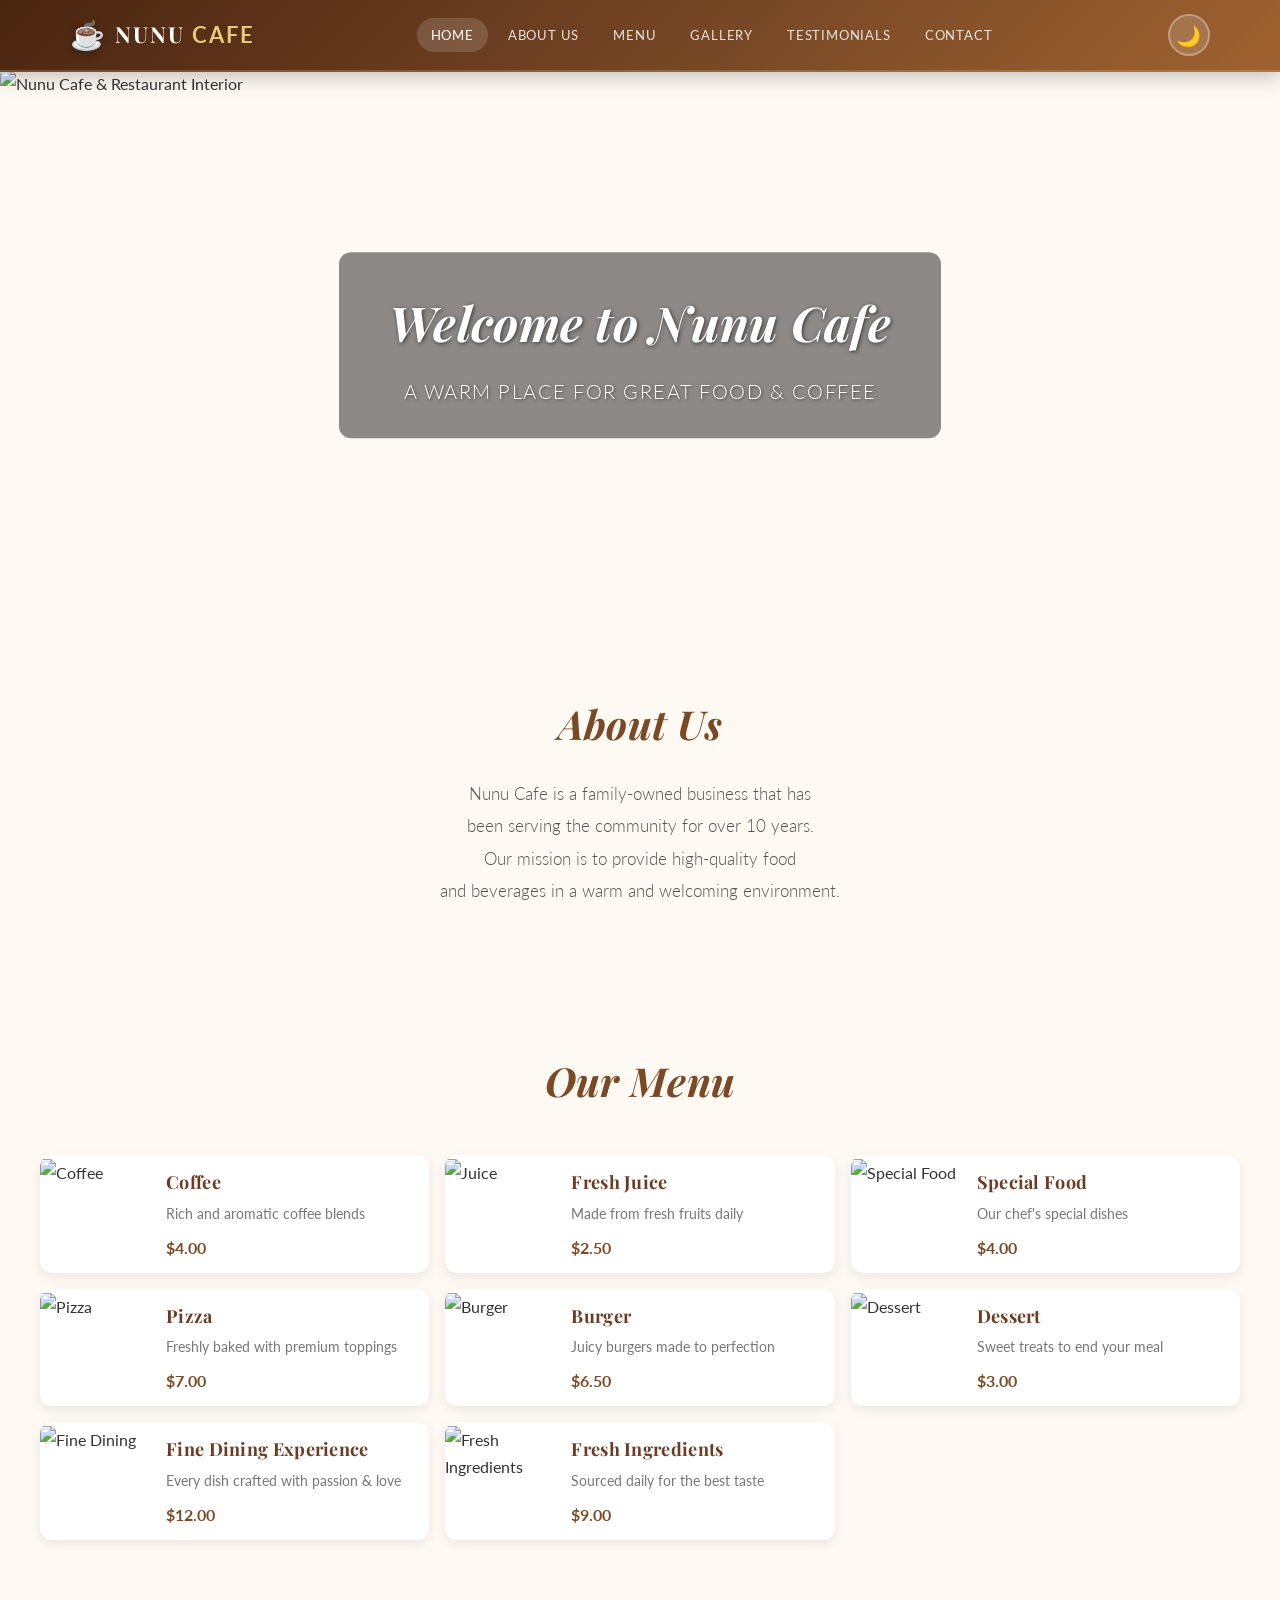
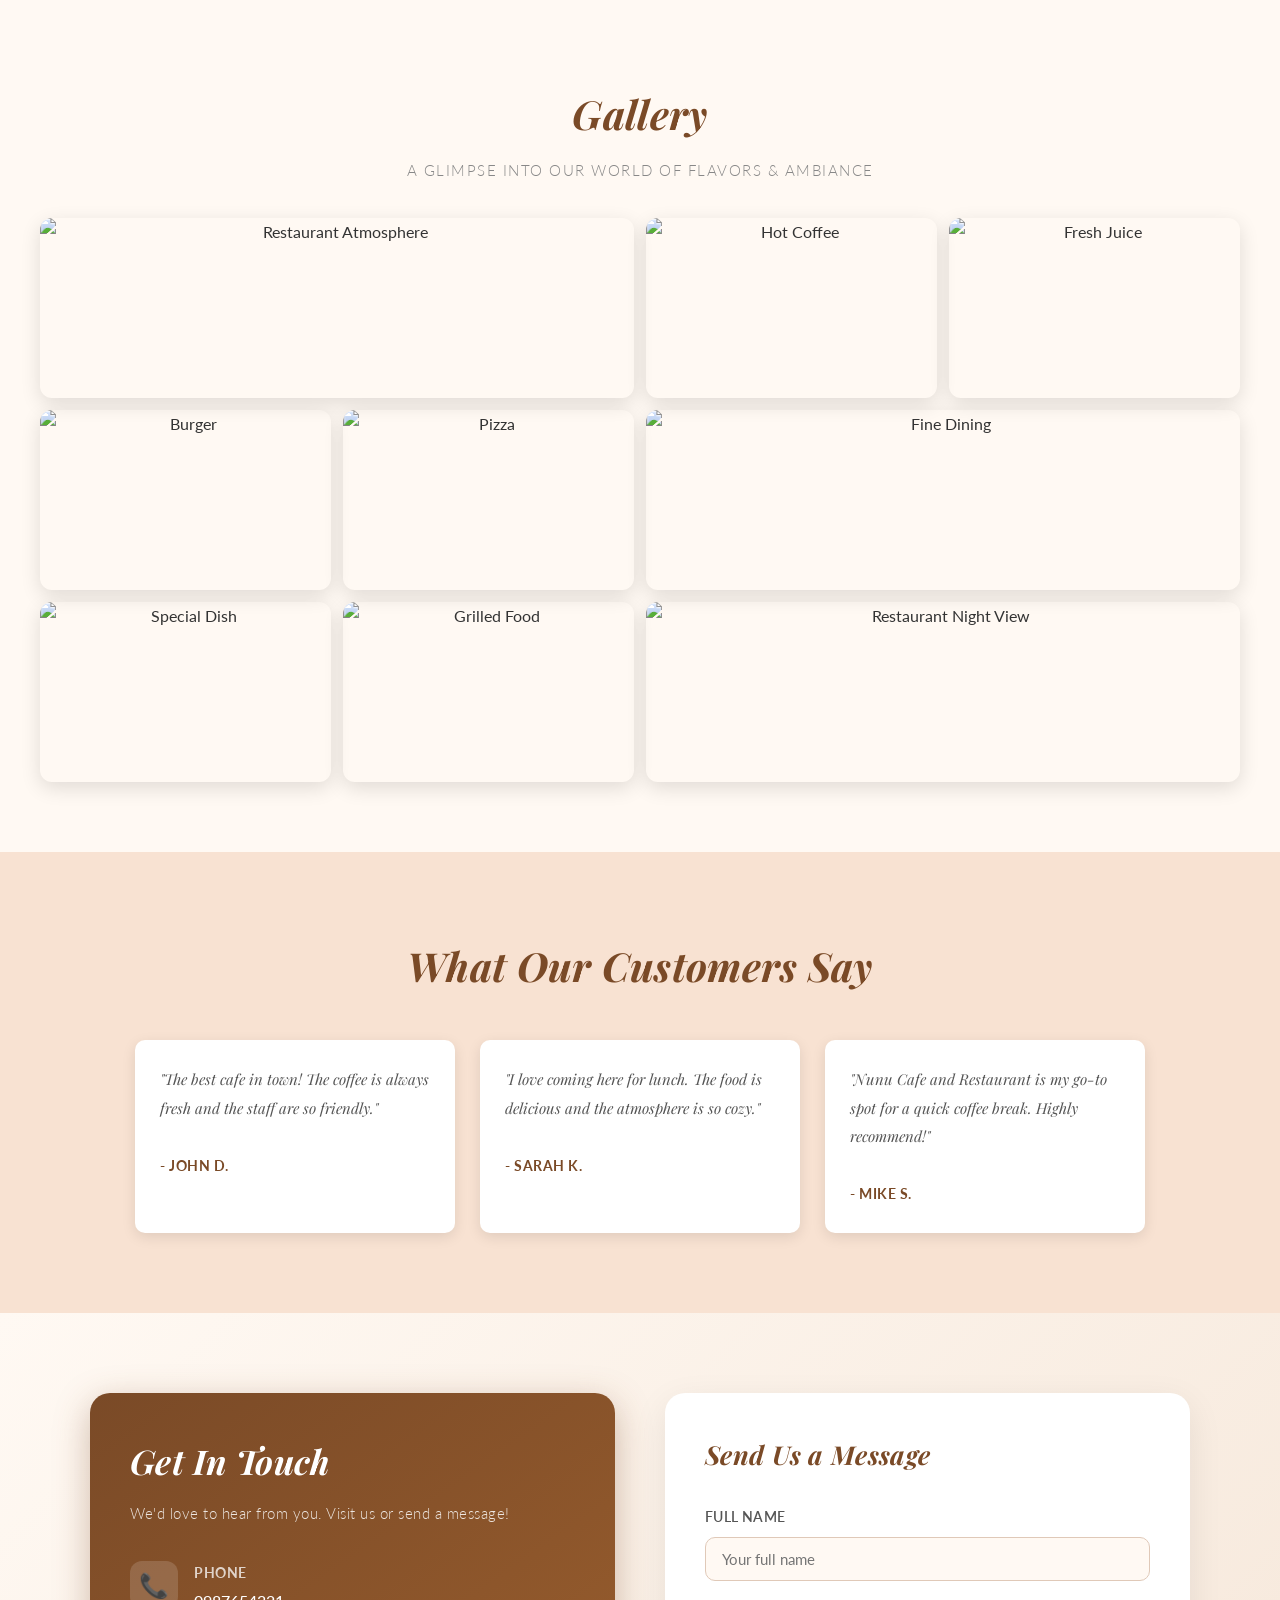
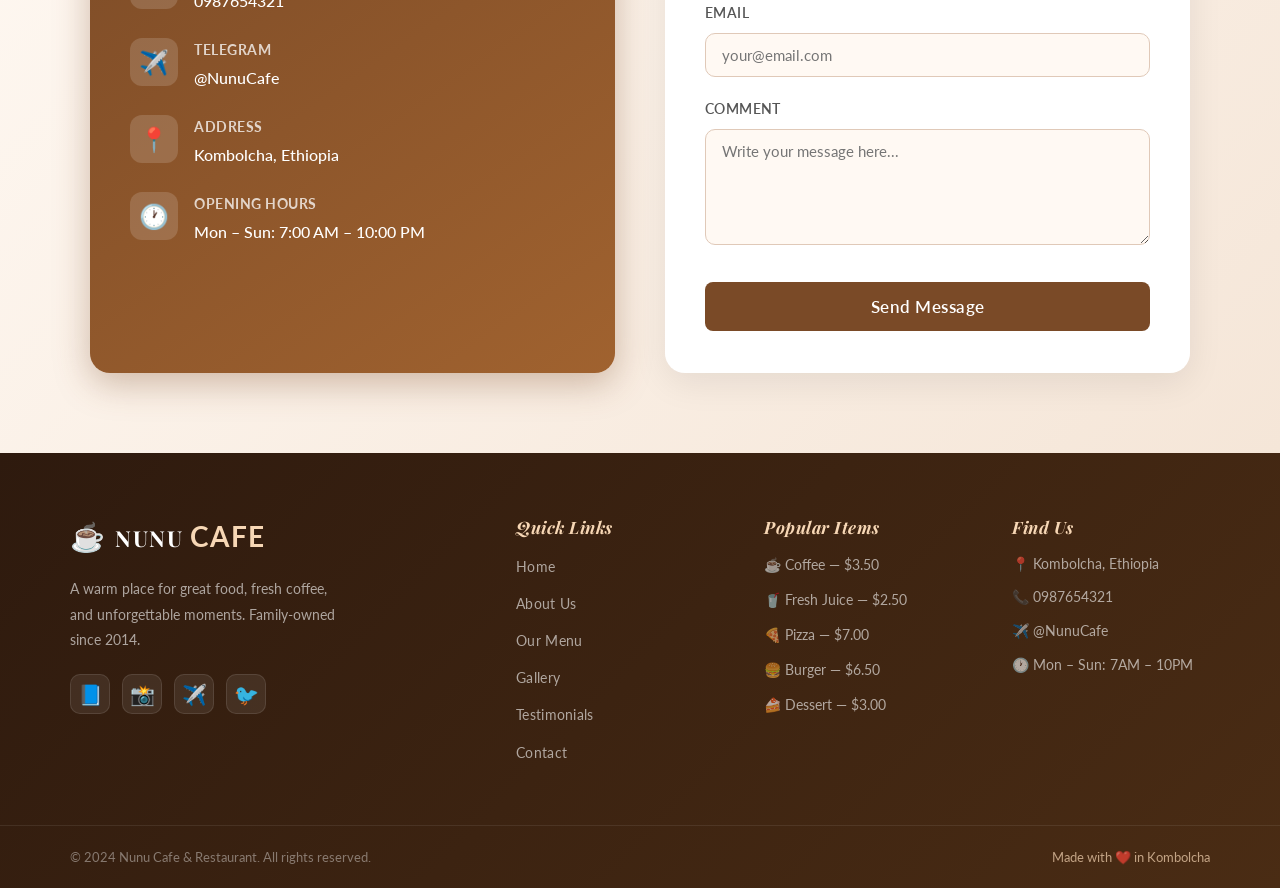
==== index.html @ 6af53aec "update tittle" ====
<!DOCTYPE html>
<html lang="en">
<head>
    <meta charset="UTF-8">
    <meta name="viewport" content="width=device-width, initial-scale=1.0">
    <title>Nunu Cafe</title>
    <link rel="preconnect" href="https://fonts.googleapis.com">
    <link rel="preconnect" href="https://fonts.gstatic.com" crossorigin>
    <link href="https://fonts.googleapis.com/css2?family=Playfair+Display:wght@400;600;700&family=Lato:wght@300;400;700&display=swap" rel="stylesheet">
    <link rel="stylesheet" href="nunu.css">
</head>
<body>

<header class="header">
    <a href="#" class="logo">
        <span class="logo-icon">☕</span>
        <span class="logo-text">Nunu <span class="logo-accent">Cafe</span></span>
    </a>
    <nav class="navbar">
        <a href="#home" class="active">Home</a>
        <a href="#about">About Us</a>
        <a href="#menu">Menu</a>
        <a href="#gallery">Gallery</a>
        <a href="#testimonial">Testimonials</a>
        <a href="#contact">Contact</a>
    </nav>
    <button class="theme-toggle" id="themeToggle" title="Toggle Dark/Light Mode">
        <span class="theme-icon">🌙</span>
    </button>
</header>

<section class="home" id="home">
    <div class="home-content">
        <img src="https://images.unsplash.com/photo-1517248135467-4c7edcad34c4?w=1400&q=80" alt="Nunu Cafe & Restaurant Interior">
        <div class="home-overlay">
            <h1>Welcome to Nunu Cafe</h1>
            <p>A warm place for great food & coffee</p>
        </div>
    </div>
</section>

<section class="about" id="about">
    <div class="about-content">
       <h1>About Us</h1>
       <p>Nunu Cafe is a family-owned business that has<br>
       been serving the community for over 10 years.<br>
       Our mission is to provide high-quality food<br>
       and beverages in a warm and welcoming environment.</p>
    </div>
</section>

<section class="menu" id="menu">
    <h1>Our Menu</h1>
    <div class="cafe-menu">

       <div class="menu-item">
            <img src="https://images.unsplash.com/photo-1509042239860-f550ce710b93?w=400&q=80" alt="Coffee">
            <div class="menu-info">
                <h2>Coffee</h2>
                <p>Rich and aromatic coffee blends</p>
                <span class="price">$4.00</span>
            </div>
       </div>

       <div class="menu-item">
            <img src="https://images.unsplash.com/photo-1600271886742-f049cd451bba?w=400&q=80" alt="Juice">
            <div class="menu-info">
                <h2>Fresh Juice</h2>
                <p>Made from fresh fruits daily</p>
                <span class="price">$2.50</span>
            </div>
       </div>

       <div class="menu-item">
            <img src="https://images.unsplash.com/photo-1546069901-ba9599a7e63c?w=400&q=80" alt="Special Food">
            <div class="menu-info">
                <h2>Special Food</h2>
                <p>Our chef's special dishes</p>
                <span class="price">$4.00</span>
            </div>
       </div>

       <div class="menu-item">
            <img src="https://images.unsplash.com/photo-1565299624946-b28f40a0ae38?w=400&q=80" alt="Pizza">
            <div class="menu-info">
                <h2>Pizza</h2>
                <p>Freshly baked with premium toppings</p>
                <span class="price">$7.00</span>
            </div>
       </div>

       <div class="menu-item">
            <img src="https://images.unsplash.com/photo-1568901346375-23c9450c58cd?w=400&q=80" alt="Burger">
            <div class="menu-info">
                <h2>Burger</h2>
                <p>Juicy burgers made to perfection</p>
                <span class="price">$6.50</span>
            </div>
       </div>

       <div class="menu-item">
            <img src="https://images.unsplash.com/photo-1551024601-bec78aea704b?w=400&q=80" alt="Dessert">
            <div class="menu-info">
                <h2>Dessert</h2>
                <p>Sweet treats to end your meal</p>
                <span class="price">$3.00</span>
            </div>
       </div>

    </div>

    <div class="menu-banners">
        <div class="menu-item">
            <img src="https://images.unsplash.com/photo-1414235077428-338989a2e8c0?w=400&q=80" alt="Fine Dining">
            <div class="menu-info">
                <h2>Fine Dining Experience</h2>
                <p>Every dish crafted with passion & love</p>
                <span class="price">$12.00</span>
            </div>
        </div>
        <div class="menu-item">
            <img src="https://images.unsplash.com/photo-1482049016688-2d3e1b311543?w=400&q=80" alt="Fresh Ingredients">
            <div class="menu-info">
                <h2>Fresh Ingredients</h2>
                <p>Sourced daily for the best taste</p>
                <span class="price">$9.00</span>
            </div>
        </div>
    </div>

</section>

<section class="gallery" id="gallery">
    <h1>Gallery</h1>
    <p class="gallery-subtitle">A glimpse into our world of flavors & ambiance</p>
    <div class="gallery-container">

        <div class="gallery-item large">
            <img src="https://images.unsplash.com/photo-1555396273-367ea4eb4db5?w=800&q=80" alt="Restaurant Atmosphere">
            <div class="gallery-caption">Cozy Atmosphere</div>
        </div>

        <div class="gallery-item">
            <img src="https://images.unsplash.com/photo-1495474472287-4d71bcdd2085?w=600&q=80" alt="Hot Coffee">
            <div class="gallery-caption">Fresh Coffee</div>
        </div>

        <div class="gallery-item">
            <img src="https://images.unsplash.com/photo-1546173159-315724a31696?w=600&q=80" alt="Fresh Juice">
            <div class="gallery-caption">Fresh Juices</div>
        </div>

        <div class="gallery-item">
            <img src="https://images.unsplash.com/photo-1568901346375-23c9450c58cd?w=600&q=80" alt="Burger">
            <div class="gallery-caption">Juicy Burgers</div>
        </div>

        <div class="gallery-item">
            <img src="https://images.unsplash.com/photo-1513104890138-7c749659a591?w=600&q=80" alt="Pizza">
            <div class="gallery-caption">Wood-fired Pizza</div>
        </div>

        <div class="gallery-item large">
            <img src="https://images.unsplash.com/photo-1414235077428-338989a2e8c0?w=800&q=80" alt="Fine Dining">
            <div class="gallery-caption">Fine Dining Experience</div>
        </div>

        <div class="gallery-item">
            <img src="https://images.unsplash.com/photo-1504674900247-0877df9cc836?w=600&q=80" alt="Special Dish">
            <div class="gallery-caption">Chef's Specials</div>
        </div>

        <div class="gallery-item">
            <img src="https://images.unsplash.com/photo-1600891964599-f61ba0e24092?w=600&q=80" alt="Grilled Food">
            <div class="gallery-caption">Grilled Delights</div>
        </div>

        <div class="gallery-item large">
            <img src="https://images.unsplash.com/photo-1466978913421-dad2ebd01d17?w=1400&q=80" alt="Restaurant Night View">
            <div class="gallery-caption">Come & Enjoy the Night With Us</div>
        </div>

    </div>
</section>

<section class="testimonial" id="testimonial">
    <h1>What Our Customers Say</h1>
    <div class="testimonial-container">

    <div class="box">
        <p>"The best cafe in town! The coffee is always fresh and the staff are so friendly."<br><br>
        <b>- John D.</b></p>
    </div>
    <div class="box">
        <p>"I love coming here for lunch. The food is delicious and the atmosphere is so cozy."<br><br>
        <b>- Sarah K.</b></p>
    </div>
    <div class="box">
        <p>"Nunu Cafe and Restaurant is my go-to spot for a quick coffee break. Highly recommend!"<br><br>
        <b>- Mike S.</b></p>
    </div>
    </div>
</section>

<section class="contact" id="contact">
    <div class="contact-wrapper">

        <div class="contact-info">
            <h1>Get In Touch</h1>
            <p class="contact-sub">We'd love to hear from you. Visit us or send a message!</p>

            <div class="contact-detail">
                <span class="contact-icon">📞</span>
                <div>
                    <strong>Phone</strong>
                    <p>0987654321</p>
                </div>
            </div>

            <div class="contact-detail">
                <span class="contact-icon">✈️</span>
                <div>
                    <strong>Telegram</strong>
                    <p>@NunuCafe</p>
                </div>
            </div>

            <div class="contact-detail">
                <span class="contact-icon">📍</span>
                <div>
                    <strong>Address</strong>
                    <p>Kombolcha, Ethiopia</p>
                </div>
            </div>

            <div class="contact-detail">
                <span class="contact-icon">🕐</span>
                <div>
                    <strong>Opening Hours</strong>
                    <p>Mon – Sun: 7:00 AM – 10:00 PM</p>
                </div>
            </div>
        </div>

        <div class="contact-form-box">
            <h2>Send Us a Message</h2>
            <form>
                <div class="form-group">
                    <label>Full Name</label>
                    <input type="text" placeholder="Your full name">
                </div>
                <div class="form-group">
                    <label>Email</label>
                    <input type="email" placeholder="your@email.com">
                </div>
                <div class="form-group">
                    <label>Comment</label>
                    <textarea rows="5" placeholder="Write your message here..."></textarea>
                </div>
                <input type="submit" value="Send Message" class="btn">
            </form>
        </div>

    </div>
</section>

<footer class="footer">
    <div class="footer-top">

        <div class="footer-brand">
            <div class="footer-logo">
                <span>☕</span>
                <span class="footer-logo-text">Nunu <span>Cafe</span></span>
            </div>
            <p>A warm place for great food, fresh coffee, and unforgettable moments. Family-owned since 2014.</p>
            <div class="footer-socials">
                <a href="#" title="Facebook">📘</a>
                <a href="#" title="Instagram">📸</a>
                <a href="#" title="Telegram">✈️</a>
                <a href="#" title="Twitter">🐦</a>
            </div>
        </div>

        <div class="footer-links">
            <h4>Quick Links</h4>
            <ul>
                <li><a href="#home">Home</a></li>
                <li><a href="#about">About Us</a></li>
                <li><a href="#menu">Our Menu</a></li>
                <li><a href="#gallery">Gallery</a></li>
                <li><a href="#testimonial">Testimonials</a></li>
                <li><a href="#contact">Contact</a></li>
            </ul>
        </div>

        <div class="footer-menu">
            <h4>Popular Items</h4>
            <ul>
                <li>☕ Coffee — $3.50</li>
                <li>🥤 Fresh Juice — $2.50</li>
                <li>🍕 Pizza — $7.00</li>
                <li>🍔 Burger — $6.50</li>
                <li>🍰 Dessert — $3.00</li>
            </ul>
        </div>

        <div class="footer-contact">
            <h4>Find Us</h4>
            <p>📍 Kombolcha, Ethiopia</p>
            <p>📞 0987654321</p>
            <p>✈️ @NunuCafe</p>
            <p>🕐 Mon – Sun: 7AM – 10PM</p>
        </div>

    </div>

    <div class="footer-bottom">
        <p>© 2024 Nunu Cafe & Restaurant. All rights reserved.</p>
        <p>Made with ❤️ in Kombolcha</p>
    </div>
</footer>

<script src="app.js"></script>
</body>
</html>
---- nunu.css ----
*{
    margin: 0;
    padding: 0;
    box-sizing: border-box;
    font-family: "Lato", sans-serif;
}

body{
    background: #fff9f3;
    color: #333;
    line-height: 1.7;
    transition: background 0.3s ease, color 0.3s ease;
}

h1, h2, h3, h4 {
    font-family: "Playfair Display", serif;
    letter-spacing: 0.3px;
}

p, a, label, input, textarea, button, span {
    font-family: "Lato", sans-serif;
}


.header{
    width: 100%;
    padding: 0 70px;
    height: 72px;
    background: linear-gradient(135deg, #4a2510 0%, #7a4a27 60%, #a0622f 100%);
    display: flex;
    justify-content: space-between;
    align-items: center;
    position: fixed;
    top: 0;
    z-index: 1000;
    box-shadow: 0 4px 20px rgba(0,0,0,0.25);
    border-bottom: 2px solid rgba(232,201,126,0.25);
}

.logo{
    display: flex;
    align-items: center;
    gap: 10px;
    text-decoration: none;
    transition: 0.3s;
}

.logo:hover {
    opacity: 0.85;
}

.logo-icon {
    font-size: 28px;
    filter: drop-shadow(0 2px 4px rgba(0,0,0,0.3));
}

.logo-text {
    font-size: 22px;
    font-weight: 700;
    color: #fff;
    letter-spacing: 2px;
    text-transform: uppercase;
    font-family: "Playfair Display", serif;
}

.logo-accent {
    color: #e8c97e;
}

.navbar{
    display: flex;
    align-items: center;
    gap: 6px;
}

.navbar a{
    font-size: 15px;
    padding: 6px 14px;
    color: rgba(255,255,255,0.85);
    text-decoration: none;
    border-radius: 20px;
    transition: 0.3s;
    font-weight: 400;
    letter-spacing: 0.8px;
    text-transform: uppercase;
    font-size: 13px;
}

.navbar a:hover,
.navbar a.active{
    color: #fff;
    background: rgba(255,255,255,0.15);
    border-bottom: none;
}

.header-btn {
    background: #f7d7b5;
    color: #4a2510;
    font-size: 14px;
    font-weight: 700;
    padding: 9px 20px;
    border-radius: 25px;
    text-decoration: none;
    letter-spacing: 0.4px;
    transition: 0.3s;
    white-space: nowrap;
    box-shadow: 0 3px 10px rgba(0,0,0,0.2);
}

.header-btn:hover {
    background: #fff;
    color: #7a4a27;
    transform: translateY(-2px);
    box-shadow: 0 6px 16px rgba(0,0,0,0.25);
}

/* Theme Toggle Button */
.theme-toggle {
    background: rgba(255,255,255,0.15);
    border: 2px solid rgba(255,255,255,0.3);
    color: #fff;
    font-size: 20px;
    width: 42px;
    height: 42px;
    border-radius: 50%;
    cursor: pointer;
    display: flex;
    align-items: center;
    justify-content: center;
    transition: 0.3s;
    flex-shrink: 0;
}

.theme-toggle:hover {
    background: rgba(255,255,255,0.28);
    transform: rotate(20deg) scale(1.1);
}

/* Dark Mode */
body.dark {
    background: #1a1008;
    color: #ffffff;
}

body.dark h1,
body.dark h2,
body.dark h3,
body.dark h4,
body.dark p,
body.dark a,
body.dark span,
body.dark label,
body.dark li,
body.dark b,
body.dark strong {
    color: #ffffff;
}

body.dark .header {
    background: linear-gradient(135deg, #0e0804 0%, #2e1a0e 60%, #4a2c14 100%);
    border-bottom: 2px solid rgba(232,201,126,0.1);
}

body.dark .about,
body.dark .menu,
body.dark .gallery,
body.dark .contact {
    background: #1a1008;
}

body.dark .about h1,
body.dark .menu h1,
body.dark .gallery h1,
body.dark .contact h1 {
    color: #e8c97e;
}

body.dark .menu-item {
    background: #2a1a0e;
    box-shadow: 0 4px 12px rgba(0,0,0,0.4);
}

body.dark .menu-info h2 {
    color: #e8c97e;
}

body.dark .menu-info .price {
    color: #e8a96a;
}

body.dark .testimonial {
    background: #221208;
}

body.dark .testimonial h1 {
    color: #e8c97e;
}

body.dark .box {
    background: #2a1a0e;
    color: #f0e0cc;
    box-shadow: 0 4px 14px rgba(0,0,0,0.4);
}

body.dark .about p,
body.dark .contact p {
    color: #ffffff;
}

body.dark .menu-info p {
    color: #ffffff;
}

body.dark .menu-info h2 {
    color: #ffffff;
}

body.dark .menu-info .price {
    color: #e8c97e;
}

body.dark .gallery-subtitle {
    color: #ffffff;
}

body.dark .box p {
    color: #ffffff;
}

body.dark .box b {
    color: #e8c97e;
}

body.dark .footer-brand p,
body.dark .footer-links ul li a,
body.dark .footer-menu ul li,
body.dark .footer-contact p,
body.dark .footer-bottom p {
    color: #ffffff;
}

body.dark .contact-sub {
    color: #ffffff;
    opacity: 1;
}

body.dark .contact-detail p,
body.dark .contact-detail strong {
    color: #ffffff;
    opacity: 1;
}

body.dark .form-group label {
    color: #ffffff;
}

body.dark .gallery-caption {
    color: #ffffff;
}

body.dark input,
body.dark textarea {
    background: #2a1a0e;
    color: #f0e0cc;
    border-color: #7a4a27;
}

body.dark .gallery-subtitle {
    color: #aaa;
}

body.dark .contact {
    background: linear-gradient(135deg, #1a1008 0%, #221208 100%);
}

body.dark .contact-form-box {
    background: #2a1a0e;
    box-shadow: 0 10px 35px rgba(0,0,0,0.4);
}

body.dark .contact-form-box h2 {
    color: #e8c97e;
}

body.dark .form-group label {
    color: #bbb;
}

body.dark .form-group input,
body.dark .form-group textarea {
    background: #1a1008;
    color: #f0e0cc;
    border-color: #5a3520;
}

body.dark .form-group input:focus,
body.dark .form-group textarea:focus {
    border-color: #a0622f;
    background: #221208;
}


.home-content {
    position: relative;
    width: 100%;
    margin-top: 70px;
}

.home-content img{
    width: 100%;
    height: 550px;
    object-fit: cover;
    border-radius: 5px;
    display: block;
}

.home-overlay {
    position: absolute;
    top: 50%;
    left: 50%;
    transform: translate(-50%, -50%);
    text-align: center;
    color: #fff;
    background: rgba(0, 0, 0, 0.45);
    padding: 30px 50px;
    border-radius: 12px;
}

.home-overlay h1 {
    font-size: 48px;
    font-weight: 700;
    margin-bottom: 10px;
    text-shadow: 1px 1px 4px rgba(0,0,0,0.6);
    font-family: "Playfair Display", serif;
    font-style: italic;
}

.home-overlay p {
    font-size: 20px;
    text-shadow: 1px 1px 3px rgba(0,0,0,0.5);
    font-weight: 300;
    letter-spacing: 1.5px;
    text-transform: uppercase;
}


.about{
    padding: 70px 50px;
    text-align: center;
}

.about h1{
    font-size: 40px;
    color: #7a4a27;
    margin-bottom: 20px;
    font-style: italic;
}

.about p{
    font-size: 17px;
    font-weight: 300;
    line-height: 1.9;
    color: #555;
}
.menu{
    padding: 70px 40px;
    text-align: center;
}

.menu h1{
    font-size: 40px;
    color: #7a4a27;
    margin-bottom: 40px;
    font-style: italic;
}

.cafe-menu{
    display: grid;
    grid-template-columns: repeat(3, 1fr);
    gap: 16px;
}

.menu-item{
    display: flex;
    flex-direction: row;
    align-items: center;
    background: #fff;
    border-radius: 12px;
    box-shadow: 0 4px 12px rgba(0,0,0,.08);
    overflow: hidden;
    transition: 0.3s;
    text-align: left;
}

.menu-item:hover{
    transform: translateY(-4px);
    box-shadow: 0 8px 22px rgba(0,0,0,0.15);
}

.menu-item img{
    width: 110px;
    height: 110px;
    object-fit: cover;
    flex-shrink: 0;
    transition: transform 0.4s ease;
}

.menu-item:hover img{
    transform: scale(1.08);
}

.menu-info {
    padding: 12px 16px;
    flex: 1;
}

.menu-info h2{
    color: #6b3b24;
    font-size: 18px;
    margin-bottom: 4px;
}

.menu-info p{
    font-size: 14px;
    color: #777;
    margin-bottom: 8px;
}

.menu-info .price {
    font-size: 16px;
    font-weight: 700;
    color: #7a4a27;
}

.menu-banners {
    display: grid;
    grid-template-columns: repeat(3, 1fr);
    gap: 16px;
    margin-top: 16px;
}

.gallery{
    padding: 70px 40px;
    text-align: center;
}

.gallery h1{
    font-size: 40px;
    color: #7a4a27;
    margin-bottom: 10px;
    font-style: italic;
}

.gallery-subtitle {
    font-size: 15px;
    color: #888;
    margin-bottom: 35px;
    font-weight: 300;
    letter-spacing: 1.5px;
    text-transform: uppercase;
}

.gallery-container{
    display: grid;
    grid-template-columns: repeat(4, 1fr);
    grid-auto-rows: 180px;
    gap: 12px;
}

.gallery-item {
    position: relative;
    overflow: hidden;
    border-radius: 12px;
    box-shadow: 0 6px 20px rgba(0,0,0,0.12);
}

.gallery-item.large {
    grid-column: span 2;
}

.gallery-item img {
    width: 100%;
    height: 100%;
    object-fit: cover;
    display: block;
    transition: transform 0.5s ease;
}

.gallery-item:hover img {
    transform: scale(1.08);
}

.gallery-caption {
    position: absolute;
    bottom: 0;
    left: 0;
    right: 0;
    background: linear-gradient(transparent, rgba(0,0,0,0.65));
    color: #fff;
    font-size: 15px;
    font-weight: 600;
    padding: 20px 15px 12px;
    opacity: 0;
    transition: opacity 0.4s ease;
}

.gallery-item:hover .gallery-caption {
    opacity: 1;
}

@media(max-width: 900px){
    .gallery-container {
        grid-template-columns: repeat(2, 1fr);
        grid-template-rows: auto;
    }
    .gallery-item.large {
        grid-column: span 2;
    }
}

@media(max-width: 550px){
    .gallery-container {
        grid-template-columns: 1fr;
        grid-template-rows: auto;
    }
    .gallery-item.large {
        grid-column: span 1;
    }
}



.testimonial{
    padding: 80px 40px;
    background: #f8e2d2;
    text-align: center;
}

.testimonial h1{
    font-size: 40px;
    color: #7a4a27;
    margin-bottom: 40px;
    font-style: italic;
    font-family: "Playfair Display", serif;
}
.testimonial-container {
    display: flex;
    justify-content: center;
    gap: 25px;
    flex-wrap: wrap; 
}

.box{
    max-width: 320px;
    background: #fff;
    padding: 25px;
    border-radius: 10px;
    box-shadow: 0 4px 14px rgba(0,0,0,.1);
    font-size: 16px;
    transition: 0.4s;
    text-align: left;
    font-family: "Lato", sans-serif;
    line-height: 1.8;
}

.box p {
    font-size: 15px;
    color: #555;
    font-style: italic;
    font-family: "Playfair Display", serif;
    line-height: 1.9;
}

.box b {
    font-family: "Lato", sans-serif;
    font-style: normal;
    font-size: 14px;
    color: #7a4a27;
    letter-spacing: 0.5px;
    text-transform: uppercase;
}

.box:hover{
    transform: scale(1.03);
}


.cent{
    text-align: center;
}

.contact {
    padding: 80px 40px;
    background: linear-gradient(135deg, #fff9f3 0%, #f5e6d8 100%);
}

.contact-wrapper {
    display: flex;
    gap: 50px;
    max-width: 1100px;
    margin: 0 auto;
    align-items: stretch;
}

.contact-info {
    flex: 1;
    padding: 40px;
    background: linear-gradient(145deg, #7a4a27, #a0622f);
    border-radius: 20px;
    color: #fff;
    box-shadow: 0 10px 35px rgba(122,74,39,0.35);
}

.contact-info h1 {
    font-size: 34px;
    font-weight: 700;
    margin-bottom: 10px;
    color: #fff;
    font-style: italic;
}

.contact-sub {
    font-size: 15px;
    opacity: 0.85;
    margin-bottom: 35px;
    line-height: 1.7;
    font-weight: 300;
    letter-spacing: 0.5px;
}

.contact-detail {
    display: flex;
    align-items: flex-start;
    gap: 16px;
    margin-bottom: 24px;
}

.contact-icon {
    font-size: 24px;
    background: rgba(255,255,255,0.15);
    width: 48px;
    height: 48px;
    border-radius: 12px;
    display: flex;
    align-items: center;
    justify-content: center;
    flex-shrink: 0;
}

.contact-detail strong {
    display: block;
    font-size: 14px;
    opacity: 0.75;
    margin-bottom: 2px;
    text-transform: uppercase;
    letter-spacing: 0.5px;
}

.contact-detail p {
    font-size: 16px;
    font-weight: 500;
    color: #fff;
    margin: 0;
}

.contact-form-box {
    flex: 1;
    background: #fff;
    border-radius: 20px;
    padding: 40px;
    box-shadow: 0 10px 35px rgba(0,0,0,0.08);
}

.contact-form-box h2 {
    font-size: 26px;
    color: #7a4a27;
    margin-bottom: 28px;
    font-weight: 700;
    font-style: italic;
}

.form-group {
    margin-bottom: 18px;
    text-align: left;
}

.form-group label {
    display: block;
    font-size: 14px;
    font-weight: 600;
    color: #555;
    margin-bottom: 6px;
    text-transform: uppercase;
    letter-spacing: 0.4px;
}

.form-group input,
.form-group textarea {
    width: 100%;
    padding: 12px 16px;
    border-radius: 10px;
    border: 1.5px solid #e0c9b8;
    font-size: 15px;
    background: #fff9f3;
    color: #333;
    transition: 0.3s;
    outline: none;
}

.form-group input:focus,
.form-group textarea:focus {
    border-color: #7a4a27;
    background: #fff;
    box-shadow: 0 0 0 3px rgba(122,74,39,0.1);
}

.form-group textarea {
    resize: vertical;
}

.btn {
    width: 100%;
    background: linear-gradient(135deg, #7a4a27, #a0622f);
    color: #fff;
    border: none;
    padding: 14px;
    margin-top: 6px;
    font-size: 16px;
    font-weight: 600;
    border-radius: 10px;
    cursor: pointer;
    transition: 0.3s;
    letter-spacing: 0.5px;
}

.btn:hover {
    background: linear-gradient(135deg, #59331b, #7a4a27);
    transform: translateY(-2px);
    box-shadow: 0 6px 18px rgba(122,74,39,0.35);
}

form {
    margin-top: 0;
}

label {
    text-align: left;
}

input, textarea {
    width: 40%;
    padding: 8px;
    margin: 2px 0;
    border-radius: 8px;
    border: 1px solid #7a4a27;
    font-size: 16px;
}

.btn{
    background: #7a4a27;
    color: #fff;
    border: none;
    padding: 14px 30px;
    margin-top: 10px;
    font-size: 17px;
    border-radius: 8px;
    cursor: pointer;
    transition: .3s;
}

.btn:hover{
    background: #59331b;
}

/* Responsive */
@media(max-width: 768px){
    .header{
        flex-direction: column;
        height: auto;
        padding: 14px 20px;
        gap: 10px;
    }
    .header-btn {
        display: none;
    }
    .contact-wrapper {
        flex-direction: column;
    }
    input, textarea{
        width: 90%;
    }
}

/* ── Footer ── */
.footer {
    background: linear-gradient(135deg, #2e1a0e 0%, #4a2c14 100%);
    color: #e0c9b8;
    font-family: "Lato", sans-serif;
}

.footer-top {
    display: grid;
    grid-template-columns: 2fr 1fr 1fr 1fr;
    gap: 50px;
    padding: 60px 70px;
    border-bottom: 1px solid rgba(255,255,255,0.08);
}

.footer-logo {
    display: flex;
    align-items: center;
    gap: 10px;
    margin-bottom: 16px;
}

.footer-logo span:first-child {
    font-size: 28px;
}

.footer-logo-text {
    font-family: "Playfair Display", serif;
    font-size: 22px;
    font-weight: 700;
    color: #fff;
    letter-spacing: 1.5px;
    text-transform: uppercase;
}

.footer-logo-text span {
    color: #f7d7b5;
}

.footer-brand p {
    font-size: 14px;
    line-height: 1.8;
    color: rgba(255,255,255,0.6);
    max-width: 280px;
    margin-bottom: 22px;
}

.footer-socials {
    display: flex;
    gap: 12px;
}

.footer-socials a {
    font-size: 20px;
    background: rgba(255,255,255,0.08);
    width: 40px;
    height: 40px;
    border-radius: 10px;
    display: flex;
    align-items: center;
    justify-content: center;
    text-decoration: none;
    transition: 0.3s;
    border: 1px solid rgba(255,255,255,0.1);
}

.footer-socials a:hover {
    background: rgba(247,215,181,0.2);
    transform: translateY(-3px);
}

.footer-links h4,
.footer-menu h4,
.footer-contact h4 {
    font-family: "Playfair Display", serif;
    font-size: 17px;
    color: #f7d7b5;
    margin-bottom: 10px;
    font-style: italic;
    letter-spacing: 0.5px;
}

.footer-links ul,
.footer-menu ul {
    list-style: none;
    display: flex;
    flex-direction: column;
    gap: 10px;
}

.footer-links ul li a {
    color: rgba(255,255,255,0.6);
    text-decoration: none;
    font-size: 14px;
    transition: 0.3s;
    letter-spacing: 0.3px;
}

.footer-links ul li a:hover {
    color: #f7d7b5;
    padding-left: 5px;
}

.footer-menu ul li {
    font-size: 14px;
    color: rgba(255,255,255,0.6);
    line-height: 1.8;
}

.footer-contact p {
    font-size: 14px;
    color: rgba(255,255,255,0.6);
    margin-bottom: 10px;
    line-height: 1.7;
}

.footer-bottom {
    display: flex;
    justify-content: space-between;
    align-items: center;
    padding: 20px 70px;
    font-size: 13px;
    color: rgba(255,255,255,0.4);
}

.footer-bottom p:last-child {
    color: #f7d7b5;
    opacity: 0.7;
}

/* Dark mode footer */
body.dark .footer {
    background: linear-gradient(135deg, #0a0503 0%, #1a0e07 100%);
}

/* Responsive footer */
@media(max-width: 900px) {
    .footer-top {
        grid-template-columns: 1fr 1fr;
        gap: 35px;
        padding: 40px 30px;
    }
    .footer-bottom {
        flex-direction: column;
        gap: 8px;
        text-align: center;
        padding: 20px 30px;
    }
}

@media(max-width: 550px) {
    .footer-top {
        grid-template-columns: 1fr;
        padding: 30px 20px;
    }
}
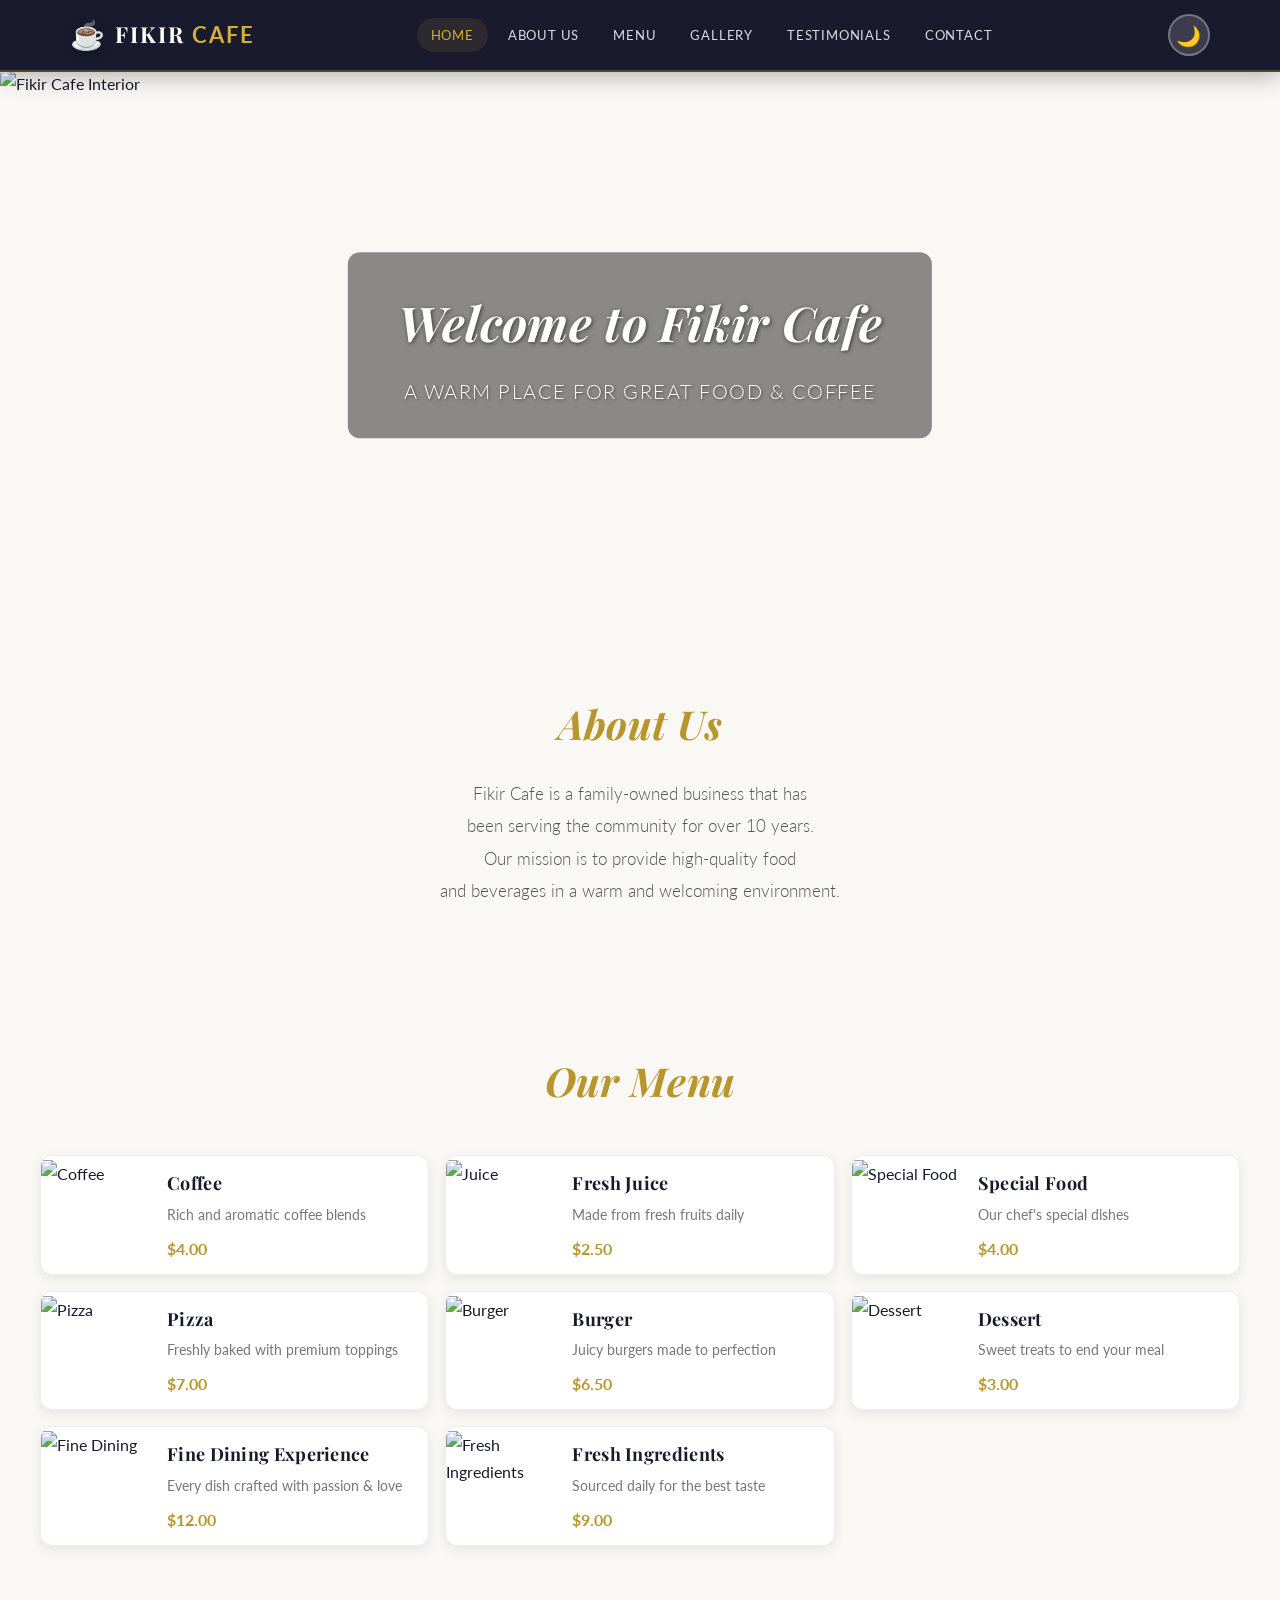
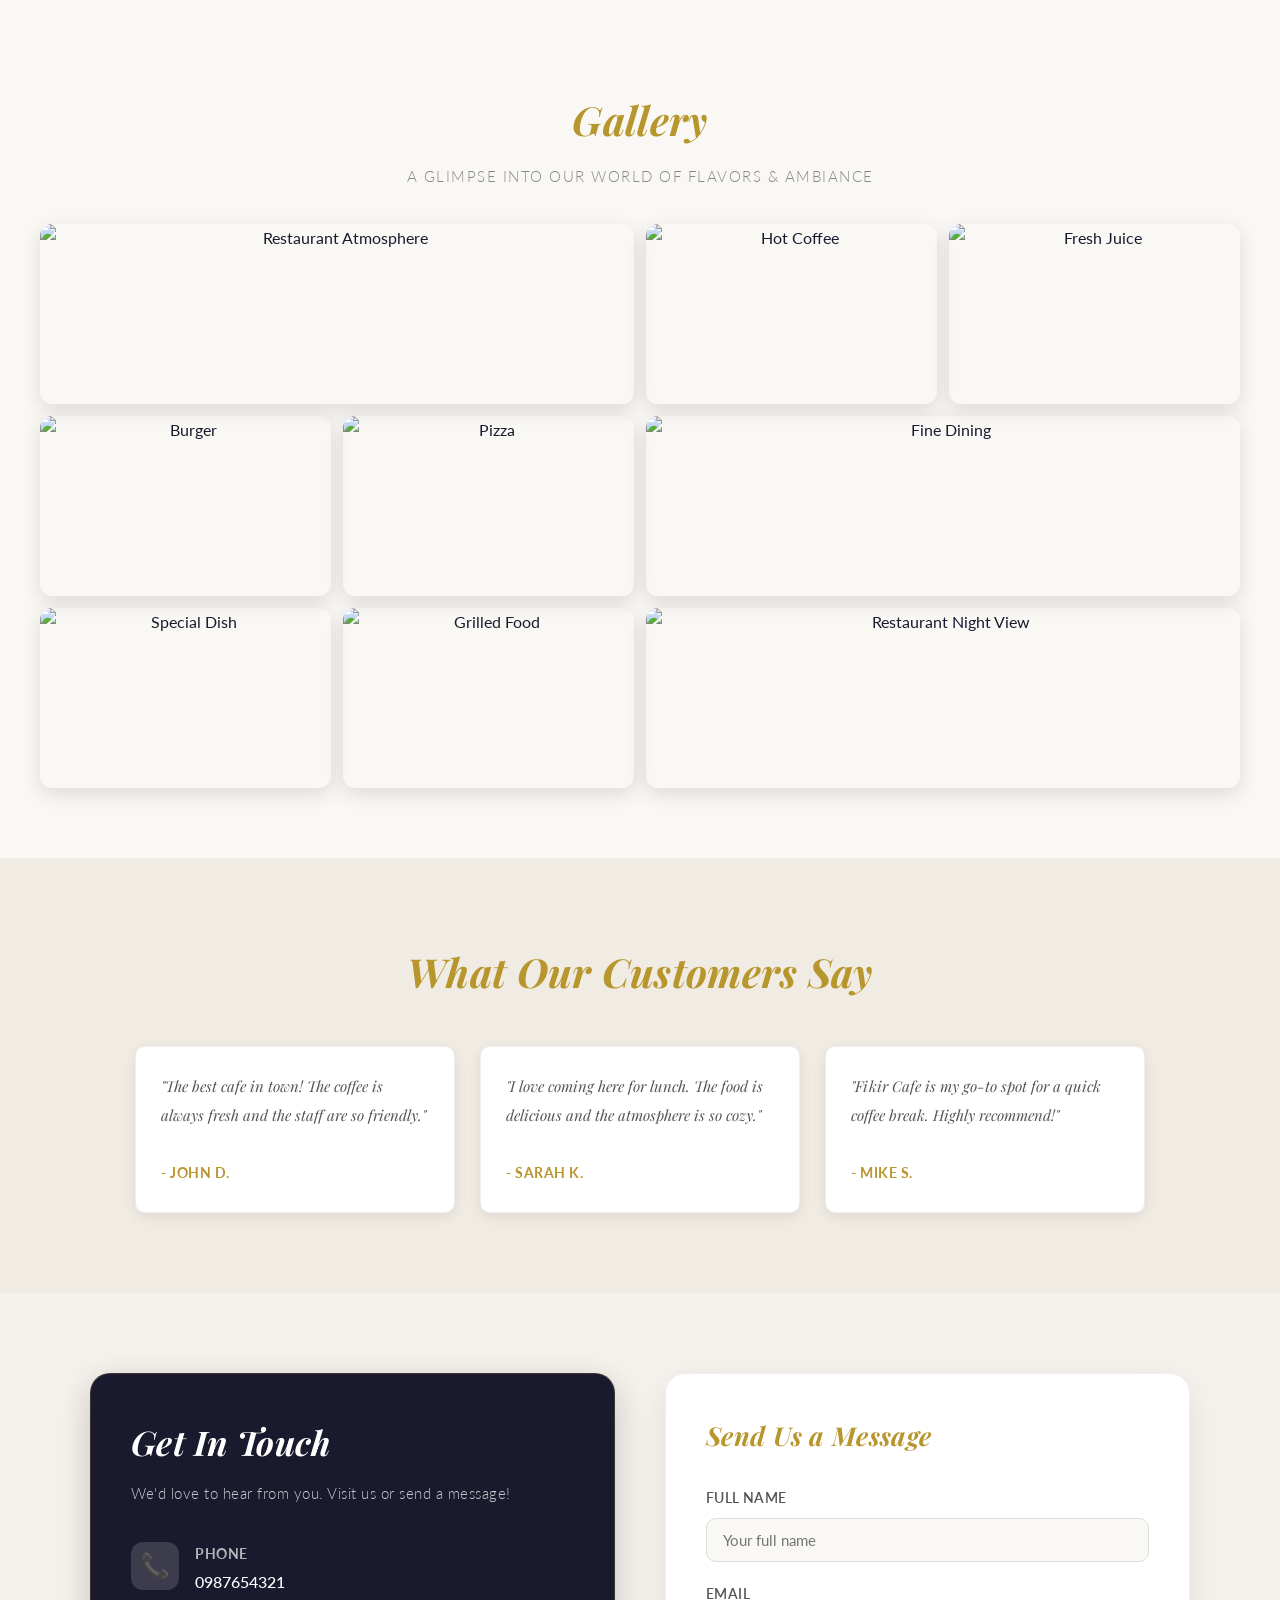
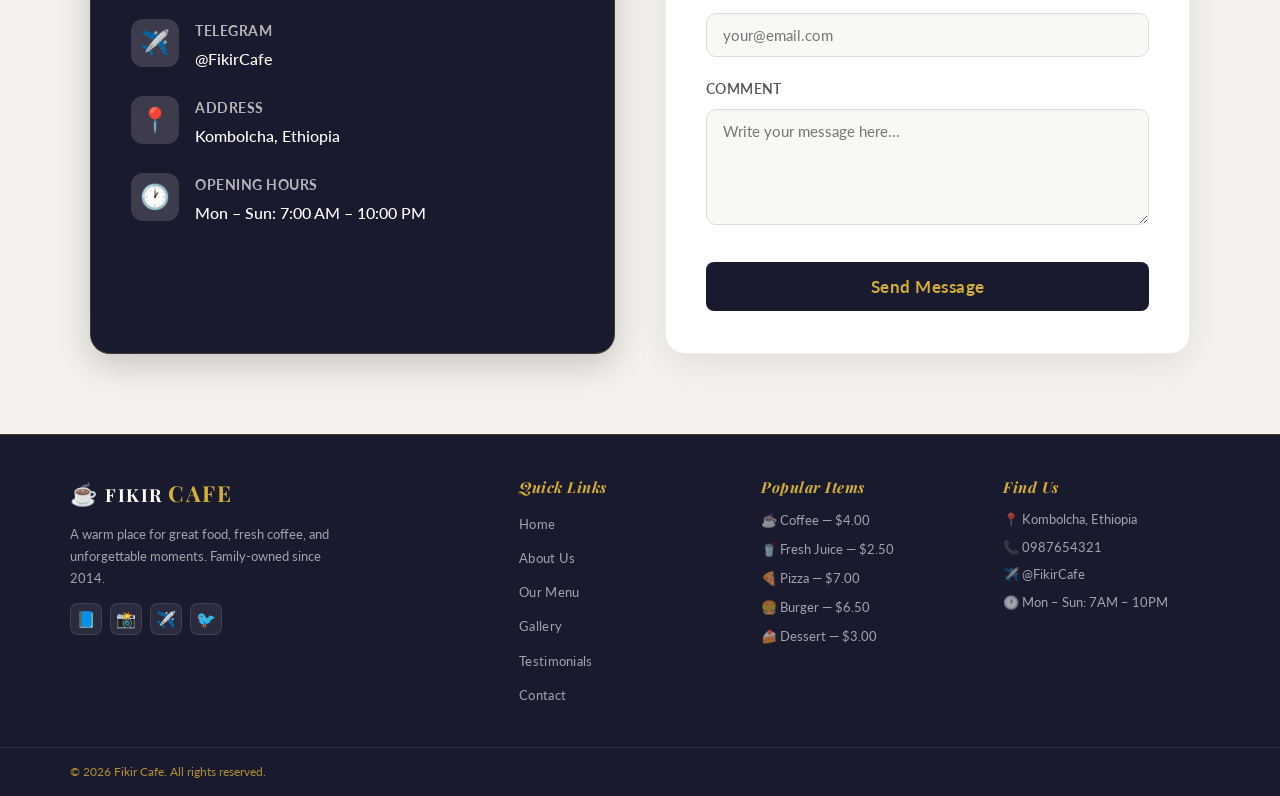
==== commit fe49f309: "change color" ====
--- a/index.html
+++ b/index.html
@@ -3,7 +3,7 @@
 <head>
     <meta charset="UTF-8">
     <meta name="viewport" content="width=device-width, initial-scale=1.0">
-    <title>Nunu Cafe</title>
+    <title>Fikir Cafe</title>
     <link rel="preconnect" href="https://fonts.googleapis.com">
     <link rel="preconnect" href="https://fonts.gstatic.com" crossorigin>
     <link href="https://fonts.googleapis.com/css2?family=Playfair+Display:wght@400;600;700&family=Lato:wght@300;400;700&display=swap" rel="stylesheet">
@@ -14,7 +14,7 @@
 <header class="header">
     <a href="#" class="logo">
         <span class="logo-icon">☕</span>
-        <span class="logo-text">Nunu <span class="logo-accent">Cafe</span></span>
+        <span class="logo-text">Fikir <span class="logo-accent">Cafe</span></span>
     </a>
     <nav class="navbar">
         <a href="#home" class="active">Home</a>
@@ -31,9 +31,9 @@
 
 <section class="home" id="home">
     <div class="home-content">
-        <img src="https://images.unsplash.com/photo-1517248135467-4c7edcad34c4?w=1400&q=80" alt="Nunu Cafe & Restaurant Interior">
+        <img src="https://images.unsplash.com/photo-1517248135467-4c7edcad34c4?w=1400&q=80" alt="Fikir Cafe Interior">
         <div class="home-overlay">
-            <h1>Welcome to Nunu Cafe</h1>
+            <h1>Welcome to Fikir Cafe</h1>
             <p>A warm place for great food & coffee</p>
         </div>
     </div>
@@ -42,7 +42,7 @@
 <section class="about" id="about">
     <div class="about-content">
        <h1>About Us</h1>
-       <p>Nunu Cafe is a family-owned business that has<br>
+       <p>Fikir Cafe is a family-owned business that has<br>
        been serving the community for over 10 years.<br>
        Our mission is to provide high-quality food<br>
        and beverages in a warm and welcoming environment.</p>
@@ -196,7 +196,7 @@
         <b>- Sarah K.</b></p>
     </div>
     <div class="box">
-        <p>"Nunu Cafe and Restaurant is my go-to spot for a quick coffee break. Highly recommend!"<br><br>
+        <p>"Fikir Cafe is my go-to spot for a quick coffee break. Highly recommend!"<br><br>
         <b>- Mike S.</b></p>
     </div>
     </div>
@@ -221,7 +221,7 @@
                 <span class="contact-icon">✈️</span>
                 <div>
                     <strong>Telegram</strong>
-                    <p>@NunuCafe</p>
+                    <p>@FikirCafe</p>
                 </div>
             </div>
 
@@ -270,7 +270,7 @@
         <div class="footer-brand">
             <div class="footer-logo">
                 <span>☕</span>
-                <span class="footer-logo-text">Nunu <span>Cafe</span></span>
+                <span class="footer-logo-text">Fikir <span class="footer-cafe-text">Cafe</span></span>
             </div>
             <p>A warm place for great food, fresh coffee, and unforgettable moments. Family-owned since 2014.</p>
             <div class="footer-socials">
@@ -296,7 +296,7 @@
         <div class="footer-menu">
             <h4>Popular Items</h4>
             <ul>
-                <li>☕ Coffee — $3.50</li>
+                <li>☕ Coffee — $4.00</li>
                 <li>🥤 Fresh Juice — $2.50</li>
                 <li>🍕 Pizza — $7.00</li>
                 <li>🍔 Burger — $6.50</li>
@@ -308,15 +308,14 @@
             <h4>Find Us</h4>
             <p>📍 Kombolcha, Ethiopia</p>
             <p>📞 0987654321</p>
-            <p>✈️ @NunuCafe</p>
+            <p>✈️ @FikirCafe</p>
             <p>🕐 Mon – Sun: 7AM – 10PM</p>
         </div>
 
     </div>
 
     <div class="footer-bottom">
-        <p>© 2024 Nunu Cafe & Restaurant. All rights reserved.</p>
-        <p>Made with ❤️ in Kombolcha</p>
+        <p>© 2026 Fikir Cafe. All rights reserved.</p>
     </div>
 </footer>
 
--- a/nunu.css
+++ b/nunu.css
@@ -6,8 +6,8 @@
 }
 
 body{
-    background: #fff9f3;
-    color: #333;
+    background: #faf8f5;
+    color: #1a1a2e;
     line-height: 1.7;
     transition: background 0.3s ease, color 0.3s ease;
 }
@@ -26,15 +26,15 @@
     width: 100%;
     padding: 0 70px;
     height: 72px;
-    background: linear-gradient(135deg, #4a2510 0%, #7a4a27 60%, #a0622f 100%);
+    background: #1a1a2e;
     display: flex;
     justify-content: space-between;
     align-items: center;
     position: fixed;
     top: 0;
     z-index: 1000;
-    box-shadow: 0 4px 20px rgba(0,0,0,0.25);
-    border-bottom: 2px solid rgba(232,201,126,0.25);
+    box-shadow: 0 4px 24px rgba(0,0,0,0.3);
+    border-bottom: 2px solid rgba(212,175,55,0.3);
 }
 
 .logo{
@@ -64,7 +64,7 @@
 }
 
 .logo-accent {
-    color: #e8c97e;
+    color: #d4af37;
 }
 
 .navbar{
@@ -88,8 +88,8 @@
 
 .navbar a:hover,
 .navbar a.active{
-    color: #fff;
-    background: rgba(255,255,255,0.15);
+    color: #d4af37;
+    background: rgba(212,175,55,0.1);
     border-bottom: none;
 }
 
@@ -138,8 +138,8 @@
 
 /* Dark Mode */
 body.dark {
-    background: #1a1008;
-    color: #ffffff;
+    background: #090b10;
+    color: #e8e8e8;
 }
 
 body.dark h1,
@@ -153,82 +153,82 @@
 body.dark li,
 body.dark b,
 body.dark strong {
-    color: #ffffff;
+    color: #e8e8e8;
 }
 
 body.dark .header {
-    background: linear-gradient(135deg, #0e0804 0%, #2e1a0e 60%, #4a2c14 100%);
-    border-bottom: 2px solid rgba(232,201,126,0.1);
+    background: #0b0d14;
+    border-bottom: 2px solid rgba(212,175,55,0.15);
 }
 
 body.dark .about,
 body.dark .menu,
 body.dark .gallery,
 body.dark .contact {
-    background: #1a1008;
+    background: #090b10;
 }
 
 body.dark .about h1,
 body.dark .menu h1,
 body.dark .gallery h1,
 body.dark .contact h1 {
-    color: #e8c97e;
+    color: #d4af37;
 }
 
 body.dark .menu-item {
-    background: #2a1a0e;
-    box-shadow: 0 4px 12px rgba(0,0,0,0.4);
+    background: #13151f;
+    box-shadow: 0 4px 12px rgba(0,0,0,0.5);
 }
 
 body.dark .menu-info h2 {
-    color: #e8c97e;
+    color: #d4af37;
 }
 
 body.dark .menu-info .price {
-    color: #e8a96a;
+    color: #d4af37;
 }
 
 body.dark .testimonial {
-    background: #221208;
+    background: #0d0f18;
 }
 
 body.dark .testimonial h1 {
-    color: #e8c97e;
+    color: #d4af37;
 }
 
 body.dark .box {
-    background: #2a1a0e;
-    color: #f0e0cc;
-    box-shadow: 0 4px 14px rgba(0,0,0,0.4);
+    background: #13151f;
+    color: #e8e8e8;
+    box-shadow: 0 4px 14px rgba(0,0,0,0.5);
 }
 
 body.dark .about p,
 body.dark .contact p {
-    color: #ffffff;
+    color: #cccccc;
 }
 
 body.dark .menu-info p {
-    color: #ffffff;
+    color: #aaaaaa;
 }
 
 body.dark .menu-info h2 {
-    color: #ffffff;
+    color: #d4af37;
 }
 
 body.dark .menu-info .price {
-    color: #e8c97e;
+    color: #d4af37;
 }
 
 body.dark .gallery-subtitle {
-    color: #ffffff;
+    color: #aaaaaa;
 }
 
 body.dark .box p {
-    color: #ffffff;
+    color: #cccccc;
 }
 
 body.dark .box b {
-    color: #e8c97e;
+    color: #d4af37;
 }
 
 body.dark .footer-brand p,
@@ -236,22 +236,22 @@
 body.dark .footer-menu ul li,
 body.dark .footer-contact p,
 body.dark .footer-bottom p {
-    color: #ffffff;
+    color: #aaaaaa;
 }
 
 body.dark .contact-sub {
-    color: #ffffff;
+    color: #cccccc;
     opacity: 1;
 }
 
 body.dark .contact-detail p,
 body.dark .contact-detail strong {
-    color: #ffffff;
+    color: #e8e8e8;
     opacity: 1;
 }
 
 body.dark .form-group label {
-    color: #ffffff;
+    color: #aaaaaa;
 }
 
 body.dark .gallery-caption {
@@ -260,43 +260,39 @@
 
 body.dark input,
 body.dark textarea {
-    background: #2a1a0e;
-    color: #f0e0cc;
-    border-color: #7a4a27;
-}
-
-body.dark .gallery-subtitle {
-    color: #aaa;
+    background: #13151f;
+    color: #e8e8e8;
+    border-color: #2a2d3a;
 }
 
 body.dark .contact {
-    background: linear-gradient(135deg, #1a1008 0%, #221208 100%);
+    background: #090b10;
 }
 
 body.dark .contact-form-box {
-    background: #2a1a0e;
-    box-shadow: 0 10px 35px rgba(0,0,0,0.4);
+    background: #13151f;
+    box-shadow: 0 10px 35px rgba(0,0,0,0.5);
 }
 
 body.dark .contact-form-box h2 {
-    color: #e8c97e;
+    color: #d4af37;
 }
 
 body.dark .form-group label {
-    color: #bbb;
+    color: #888;
 }
 
 body.dark .form-group input,
 body.dark .form-group textarea {
-    background: #1a1008;
-    color: #f0e0cc;
-    border-color: #5a3520;
+    background: #090b10;
+    color: #e8e8e8;
+    border-color: #2a2d3a;
 }
 
 body.dark .form-group input:focus,
 body.dark .form-group textarea:focus {
-    border-color: #a0622f;
-    background: #221208;
+    border-color: #d4af37;
+    background: #0f1117;
 }
 
 
@@ -351,7 +347,7 @@
 
 .about h1{
     font-size: 40px;
-    color: #7a4a27;
+    color: #b8962e;
     margin-bottom: 20px;
     font-style: italic;
 }
@@ -360,7 +356,7 @@
     font-size: 17px;
     font-weight: 300;
     line-height: 1.9;
-    color: #555;
+    color: #555555;
 }
 .menu{
     padding: 70px 40px;
@@ -369,7 +365,7 @@
 
 .menu h1{
     font-size: 40px;
-    color: #7a4a27;
+    color: #b8962e;
     margin-bottom: 40px;
     font-style: italic;
 }
@@ -384,12 +380,13 @@
     display: flex;
     flex-direction: row;
     align-items: center;
-    background: #fff;
+    background: #ffffff;
     border-radius: 12px;
     box-shadow: 0 4px 12px rgba(0,0,0,.08);
     overflow: hidden;
     transition: 0.3s;
     text-align: left;
+    border: 1px solid #eeeeee;
 }
 
 .menu-item:hover{
@@ -415,21 +412,21 @@
 }
 
 .menu-info h2{
-    color: #6b3b24;
+    color: #1a1a2e;
     font-size: 18px;
     margin-bottom: 4px;
 }
 
 .menu-info p{
     font-size: 14px;
-    color: #777;
+    color: #777777;
     margin-bottom: 8px;
 }
 
 .menu-info .price {
     font-size: 16px;
     font-weight: 700;
-    color: #7a4a27;
+    color: #b8962e;
 }
 
 .menu-banners {
@@ -446,14 +443,14 @@
 
 .gallery h1{
     font-size: 40px;
-    color: #7a4a27;
+    color: #b8962e;
     margin-bottom: 10px;
     font-style: italic;
 }
 
 .gallery-subtitle {
     font-size: 15px;
-    color: #888;
+    color: #888888;
     margin-bottom: 35px;
     font-weight: 300;
     letter-spacing: 1.5px;
@@ -532,13 +529,13 @@
 
 .testimonial{
     padding: 80px 40px;
-    background: #f8e2d2;
+    background: #f0ece4;
     text-align: center;
 }
 
 .testimonial h1{
     font-size: 40px;
-    color: #7a4a27;
+    color: #b8962e;
     margin-bottom: 40px;
     font-style: italic;
     font-family: "Playfair Display", serif;
@@ -552,20 +549,21 @@
 
 .box{
     max-width: 320px;
-    background: #fff;
+    background: #ffffff;
     padding: 25px;
     border-radius: 10px;
-    box-shadow: 0 4px 14px rgba(0,0,0,.1);
+    box-shadow: 0 4px 14px rgba(0,0,0,.08);
     font-size: 16px;
     transition: 0.4s;
     text-align: left;
     font-family: "Lato", sans-serif;
     line-height: 1.8;
+    border: 1px solid #eeeeee;
 }
 
 .box p {
     font-size: 15px;
-    color: #555;
+    color: #555555;
     font-style: italic;
     font-family: "Playfair Display", serif;
     line-height: 1.9;
@@ -575,7 +573,7 @@
     font-family: "Lato", sans-serif;
     font-style: normal;
     font-size: 14px;
-    color: #7a4a27;
+    color: #b8962e;
     letter-spacing: 0.5px;
     text-transform: uppercase;
 }
@@ -591,7 +589,7 @@
 
 .contact {
     padding: 80px 40px;
-    background: linear-gradient(135deg, #fff9f3 0%, #f5e6d8 100%);
+    background: #f5f2ee;
 }
 
 .contact-wrapper {
@@ -605,10 +603,11 @@
 .contact-info {
     flex: 1;
     padding: 40px;
-    background: linear-gradient(145deg, #7a4a27, #a0622f);
+    background: #1a1a2e;
     border-radius: 20px;
-    color: #fff;
-    box-shadow: 0 10px 35px rgba(122,74,39,0.35);
+    color: #e8e8e8;
+    box-shadow: 0 10px 35px rgba(0,0,0,0.2);
+    border: 1px solid rgba(212,175,55,0.2);
 }
 
 .contact-info h1 {
@@ -665,15 +664,16 @@
 
 .contact-form-box {
     flex: 1;
-    background: #fff;
+    background: #ffffff;
     border-radius: 20px;
     padding: 40px;
     box-shadow: 0 10px 35px rgba(0,0,0,0.08);
+    border: 1px solid #eeeeee;
 }
 
 .contact-form-box h2 {
     font-size: 26px;
-    color: #7a4a27;
+    color: #b8962e;
     margin-bottom: 28px;
     font-weight: 700;
     font-style: italic;
@@ -688,7 +688,7 @@
     display: block;
     font-size: 14px;
     font-weight: 600;
-    color: #555;
+    color: #555555;
     margin-bottom: 6px;
     text-transform: uppercase;
     letter-spacing: 0.4px;
@@ -699,19 +699,19 @@
     width: 100%;
     padding: 12px 16px;
     border-radius: 10px;
-    border: 1.5px solid #e0c9b8;
+    border: 1.5px solid #dddddd;
     font-size: 15px;
-    background: #fff9f3;
-    color: #333;
+    background: #faf8f5;
+    color: #1a1a2e;
     transition: 0.3s;
     outline: none;
 }
 
 .form-group input:focus,
 .form-group textarea:focus {
-    border-color: #7a4a27;
-    background: #fff;
-    box-shadow: 0 0 0 3px rgba(122,74,39,0.1);
+    border-color: #b8962e;
+    background: #ffffff;
+    box-shadow: 0 0 0 3px rgba(184,150,46,0.12);
 }
 
 .form-group textarea {
@@ -720,13 +720,13 @@
 
 .btn {
     width: 100%;
-    background: linear-gradient(135deg, #7a4a27, #a0622f);
-    color: #fff;
+    background: #1a1a2e;
+    color: #d4af37;
     border: none;
     padding: 14px;
     margin-top: 6px;
     font-size: 16px;
-    font-weight: 600;
+    font-weight: 700;
     border-radius: 10px;
     cursor: pointer;
     transition: 0.3s;
@@ -734,9 +734,9 @@
 }
 
 .btn:hover {
-    background: linear-gradient(135deg, #59331b, #7a4a27);
+    background: #2a2a4e;
     transform: translateY(-2px);
-    box-shadow: 0 6px 18px rgba(122,74,39,0.35);
+    box-shadow: 0 6px 18px rgba(26,26,46,0.3);
 }
 
 form {
@@ -752,24 +752,27 @@
     padding: 8px;
     margin: 2px 0;
     border-radius: 8px;
-    border: 1px solid #7a4a27;
+    border: 1px solid #dddddd;
     font-size: 16px;
+    background: #faf8f5;
+    color: #1a1a2e;
 }
 
 .btn{
-    background: #7a4a27;
-    color: #fff;
+    background: #1a1a2e;
+    color: #d4af37;
     border: none;
     padding: 14px 30px;
     margin-top: 10px;
     font-size: 17px;
+    font-weight: 700;
     border-radius: 8px;
     cursor: pointer;
     transition: .3s;
 }
 
 .btn:hover{
-    background: #59331b;
+    background: #2a2a4e;
 }
 
 /* Responsive */
@@ -793,33 +796,34 @@
 
 /* ── Footer ── */
 .footer {
-    background: linear-gradient(135deg, #2e1a0e 0%, #4a2c14 100%);
-    color: #e0c9b8;
+    background: #1a1a2e;
+    color: #aaaaaa;
     font-family: "Lato", sans-serif;
+    border-top: 1px solid rgba(212,175,55,0.2);
 }
 
 .footer-top {
     display: grid;
     grid-template-columns: 2fr 1fr 1fr 1fr;
-    gap: 50px;
-    padding: 60px 70px;
+    gap: 35px;
+    padding: 40px 70px;
     border-bottom: 1px solid rgba(255,255,255,0.08);
 }
 
 .footer-logo {
     display: flex;
     align-items: center;
-    gap: 10px;
-    margin-bottom: 16px;
+    gap: 8px;
+    margin-bottom: 10px;
 }
 
 .footer-logo span:first-child {
-    font-size: 28px;
+    font-size: 22px;
 }
 
 .footer-logo-text {
     font-family: "Playfair Display", serif;
-    font-size: 22px;
+    font-size: 18px;
     font-weight: 700;
     color: #fff;
     letter-spacing: 1.5px;
@@ -827,28 +831,38 @@
 }
 
 .footer-logo-text span {
-    color: #f7d7b5;
+    color: #d4af37;
+    font-size: 18px;
+}
+
+.footer-cafe-text {
+    color: #d4af37;
+    font-size: 18px;
+    font-family: "Playfair Display", serif;
+    font-weight: 700;
+    letter-spacing: 1.5px;
+    text-transform: uppercase;
 }
 
 .footer-brand p {
-    font-size: 14px;
-    line-height: 1.8;
+    font-size: 13px;
+    line-height: 1.7;
     color: rgba(255,255,255,0.6);
-    max-width: 280px;
-    margin-bottom: 22px;
+    max-width: 260px;
+    margin-bottom: 14px;
 }
 
 .footer-socials {
     display: flex;
-    gap: 12px;
+    gap: 8px;
 }
 
 .footer-socials a {
-    font-size: 20px;
+    font-size: 16px;
     background: rgba(255,255,255,0.08);
-    width: 40px;
-    height: 40px;
-    border-radius: 10px;
+    width: 32px;
+    height: 32px;
+    border-radius: 8px;
     display: flex;
     align-items: center;
     justify-content: center;
@@ -866,9 +880,9 @@
 .footer-menu h4,
 .footer-contact h4 {
     font-family: "Playfair Display", serif;
-    font-size: 17px;
-    color: #f7d7b5;
-    margin-bottom: 10px;
+    font-size: 15px;
+    color: #d4af37;
+    margin-bottom: 8px;
     font-style: italic;
     letter-spacing: 0.5px;
 }
@@ -878,52 +892,53 @@
     list-style: none;
     display: flex;
     flex-direction: column;
-    gap: 10px;
+    gap: 7px;
 }
 
 .footer-links ul li a {
     color: rgba(255,255,255,0.6);
     text-decoration: none;
-    font-size: 14px;
+    font-size: 13px;
     transition: 0.3s;
     letter-spacing: 0.3px;
 }
 
 .footer-links ul li a:hover {
-    color: #f7d7b5;
+    color: #d4af37;
     padding-left: 5px;
 }
 
 .footer-menu ul li {
-    font-size: 14px;
+    font-size: 13px;
     color: rgba(255,255,255,0.6);
-    line-height: 1.8;
+    line-height: 1.7;
 }
 
 .footer-contact p {
-    font-size: 14px;
+    font-size: 13px;
     color: rgba(255,255,255,0.6);
-    margin-bottom: 10px;
-    line-height: 1.7;
+    margin-bottom: 7px;
+    line-height: 1.6;
 }
 
 .footer-bottom {
     display: flex;
     justify-content: space-between;
     align-items: center;
-    padding: 20px 70px;
-    font-size: 13px;
+    padding: 14px 70px;
+    font-size: 12px;
     color: rgba(255,255,255,0.4);
 }
 
 .footer-bottom p:last-child {
-    color: #f7d7b5;
-    opacity: 0.7;
+    color: #d4af37;
+    opacity: 0.8;
 }
 
 /* Dark mode footer */
 body.dark .footer {
-    background: linear-gradient(135deg, #0a0503 0%, #1a0e07 100%);
+    background: #07080e;
+    border-top: 1px solid rgba(212,175,55,0.1);
 }
 
 /* Responsive footer */
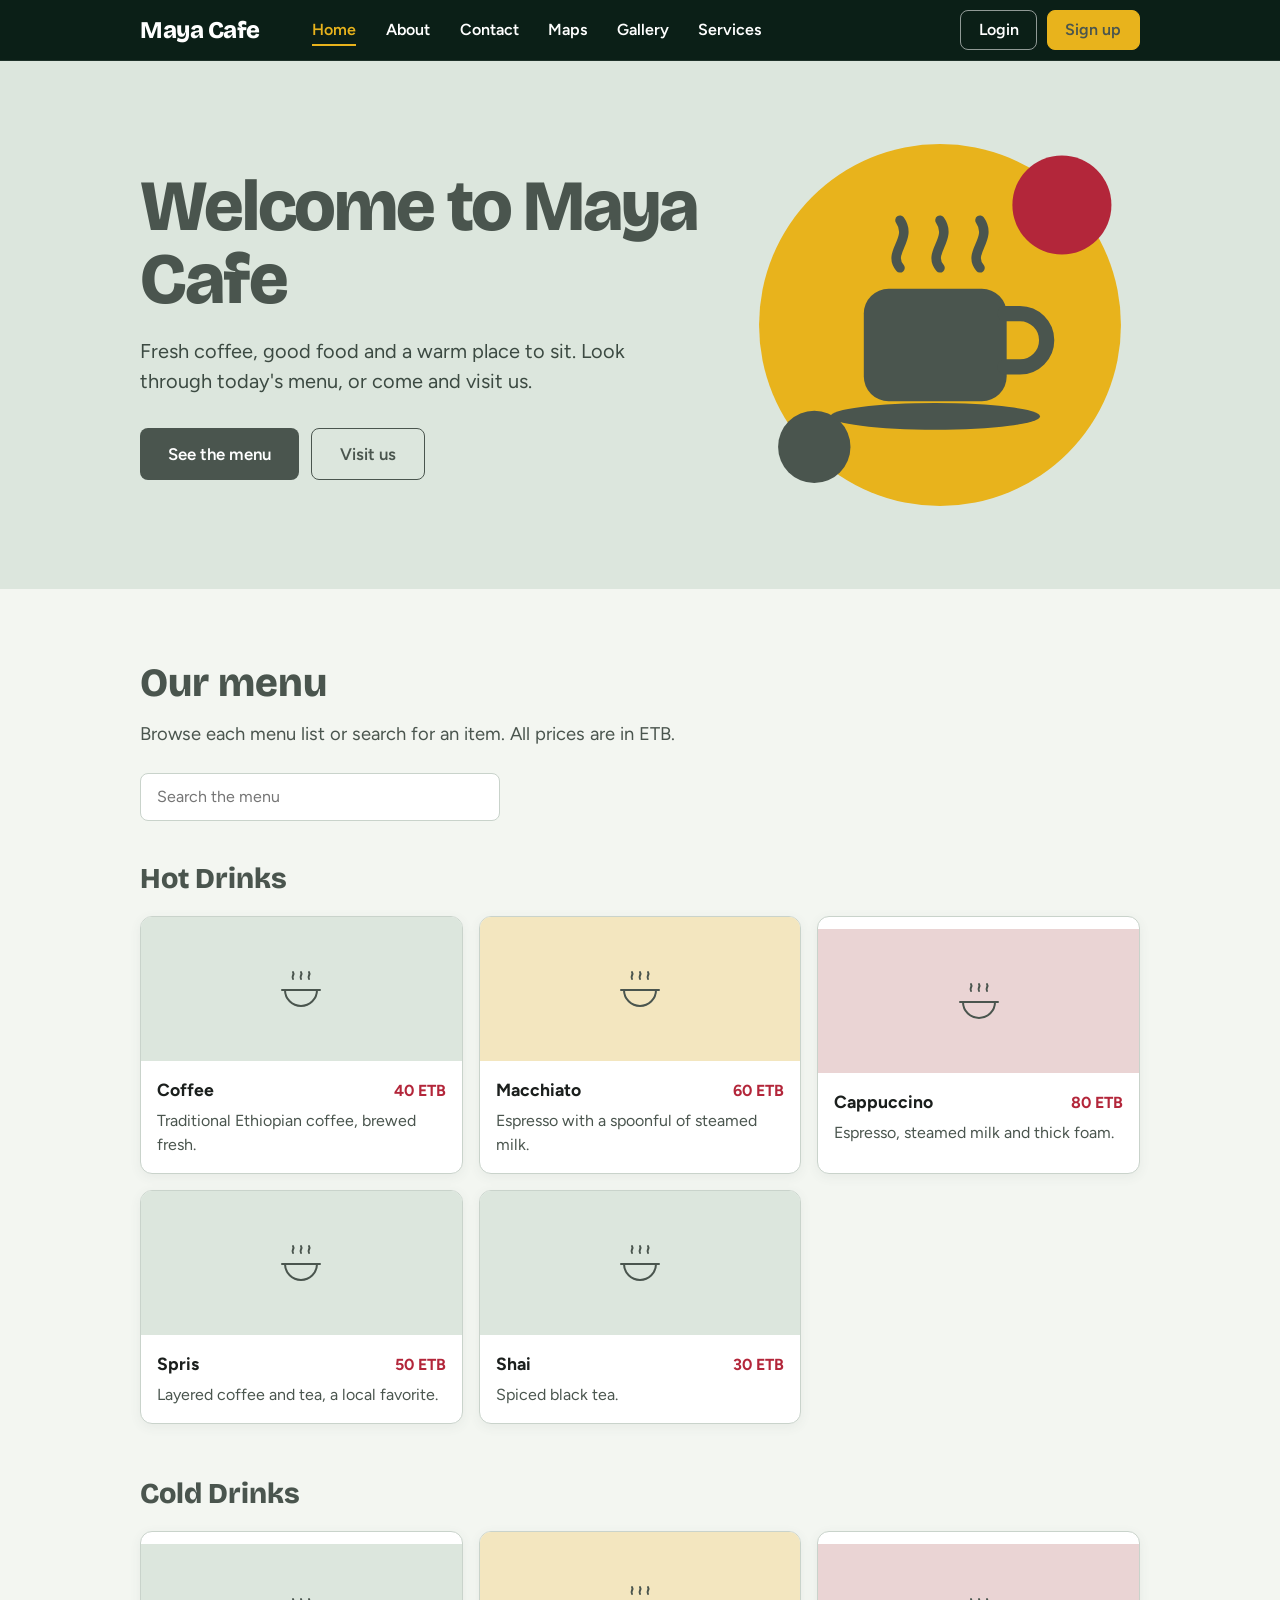
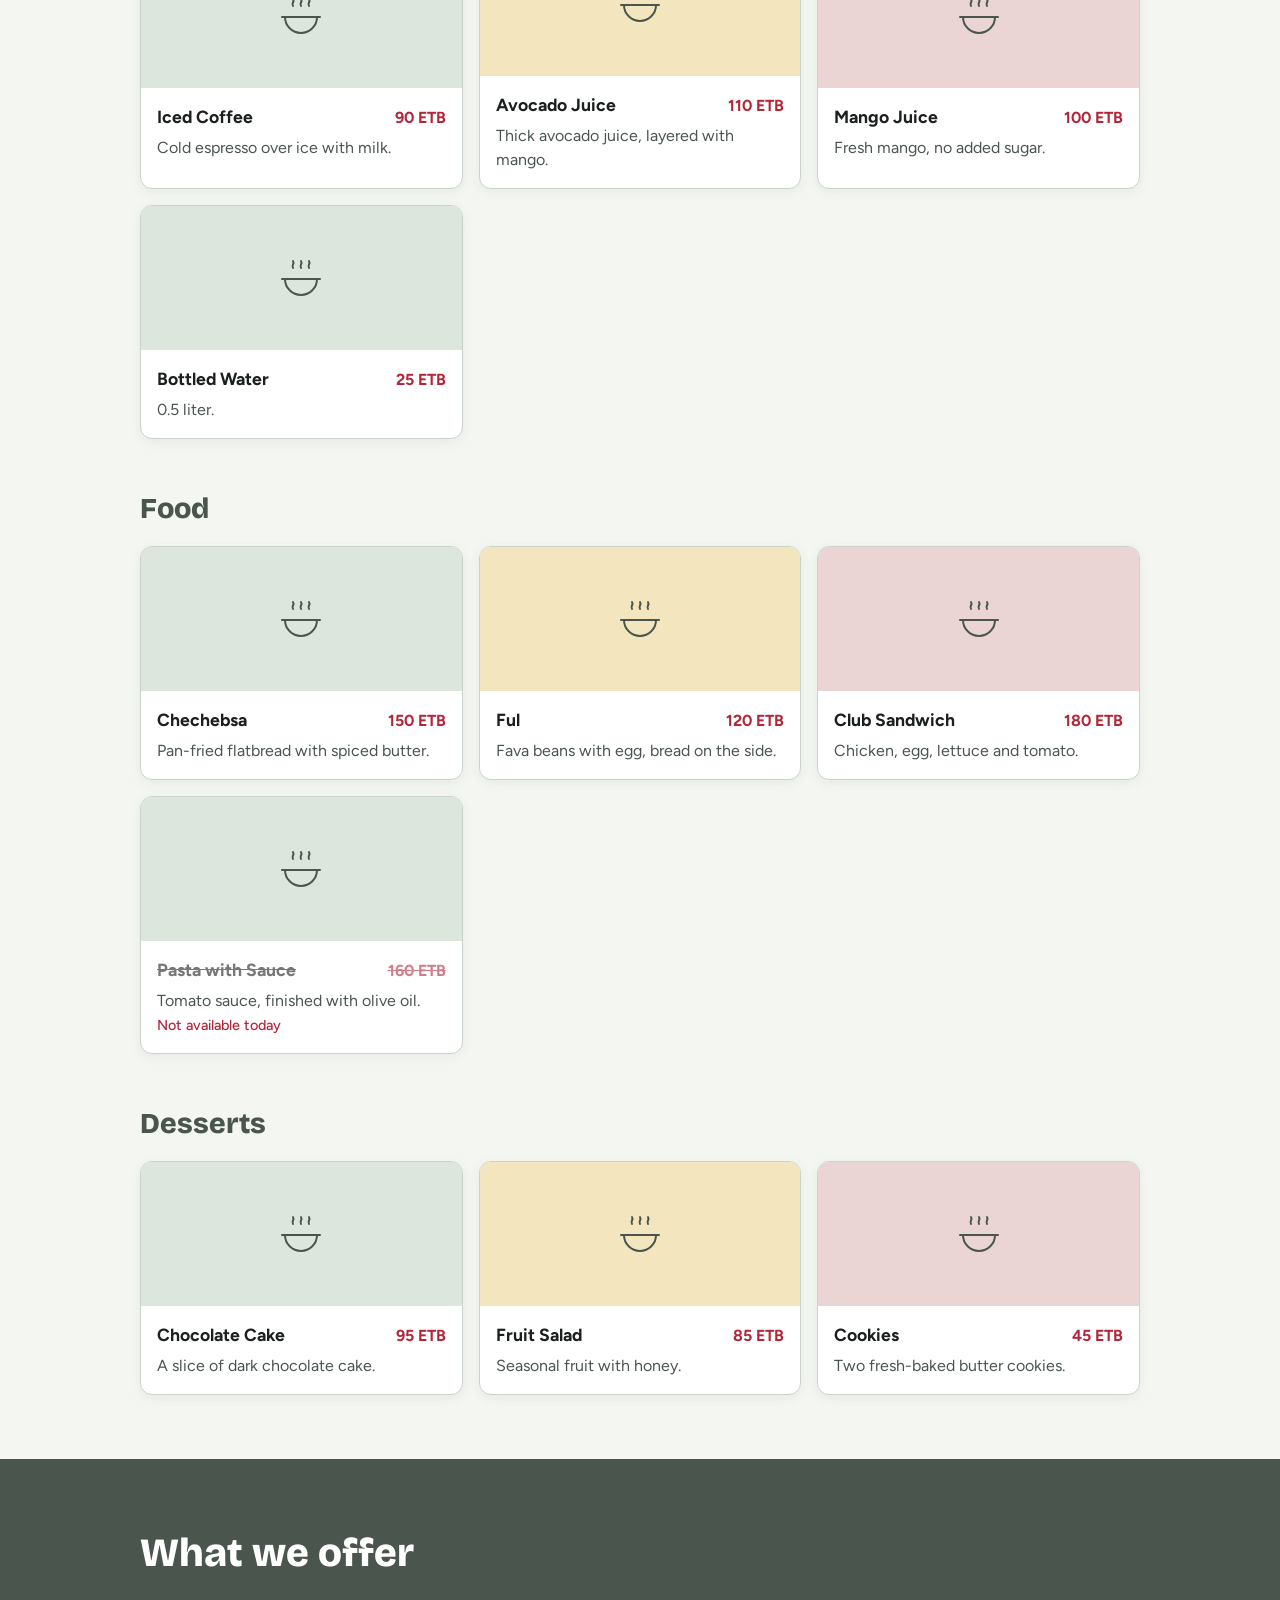
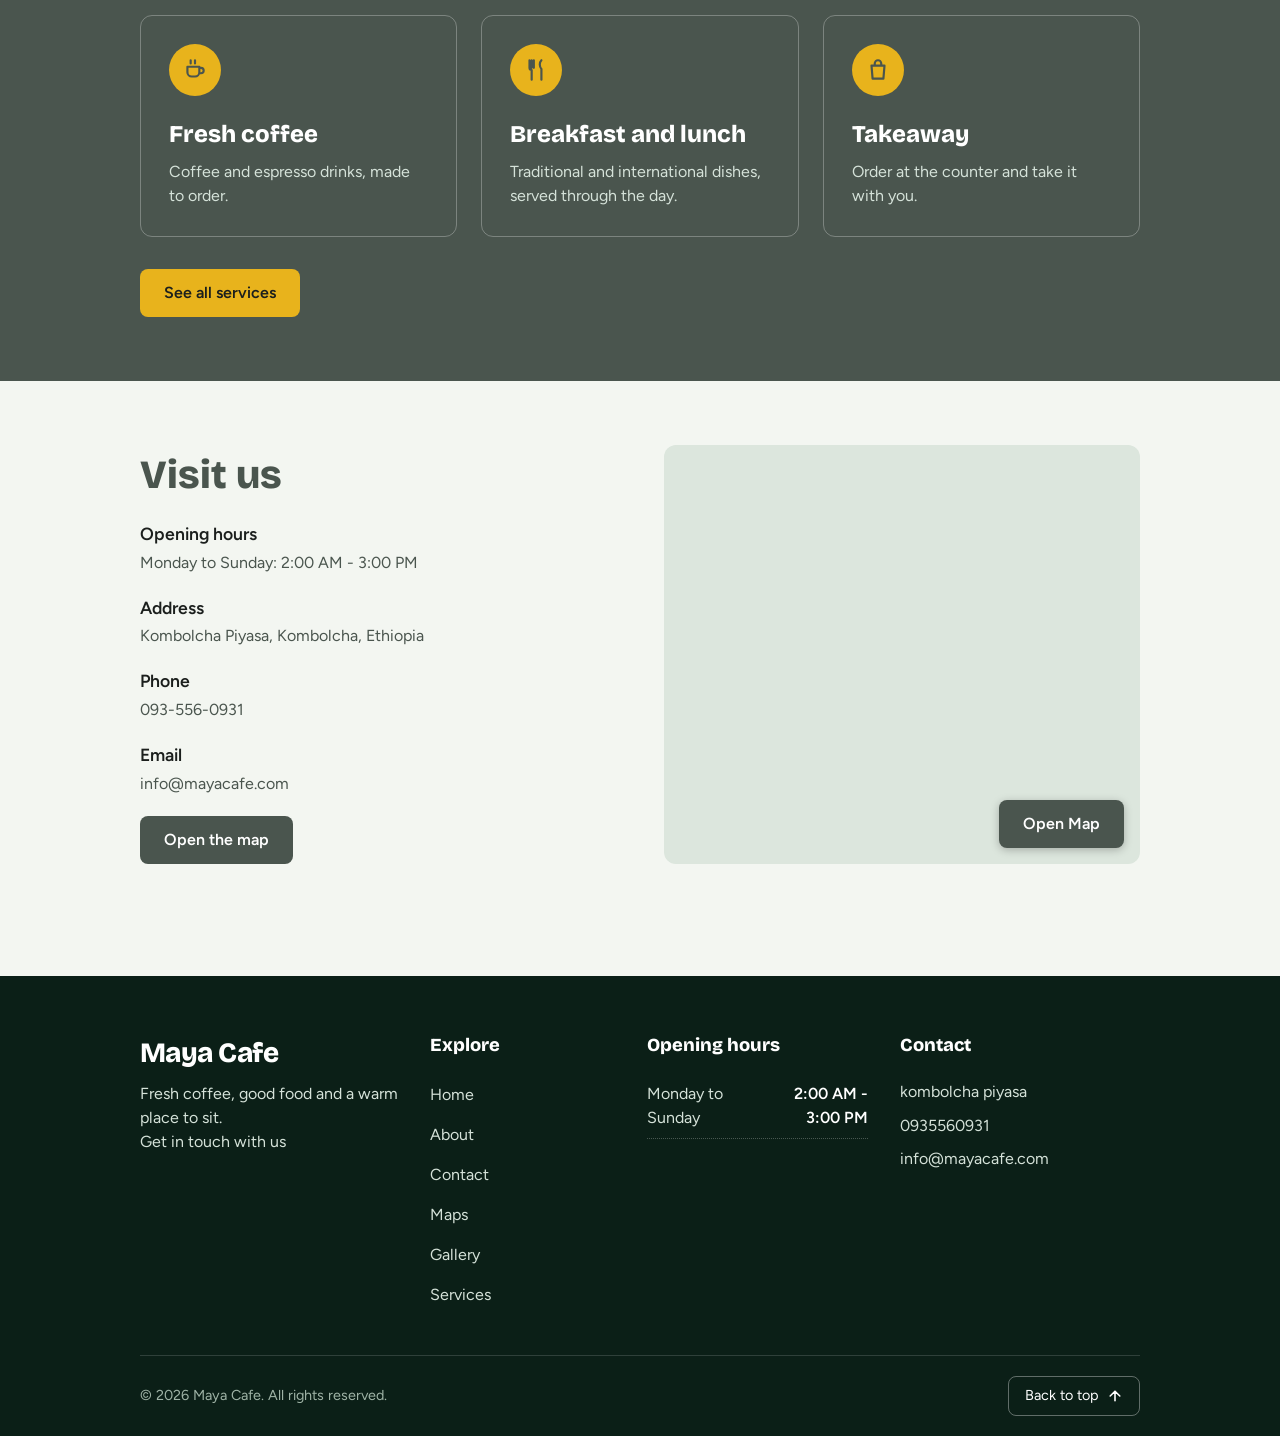
==== commit e38c4f7d: "update the user interface" ====
--- a/index.html
+++ b/index.html
@@ -1,324 +1,248 @@
 <!DOCTYPE html>
 <html lang="en">
 <head>
-    <meta charset="UTF-8">
-    <meta name="viewport" content="width=device-width, initial-scale=1.0">
-    <title>Fikir Cafe</title>
-    <link rel="preconnect" href="https://fonts.googleapis.com">
-    <link rel="preconnect" href="https://fonts.gstatic.com" crossorigin>
-    <link href="https://fonts.googleapis.com/css2?family=Playfair+Display:wght@400;600;700&family=Lato:wght@300;400;700&display=swap" rel="stylesheet">
-    <link rel="stylesheet" href="nunu.css">
+  <meta charset="UTF-8">
+  <meta name="viewport" content="width=device-width, initial-scale=1">
+  <title>Maya Cafe</title>
+  <link rel="preconnect" href="https://fonts.googleapis.com">
+  <link rel="preconnect" href="https://fonts.gstatic.com" crossorigin>
+  <link href="https://fonts.googleapis.com/css2?family=Bricolage+Grotesque:wght@600;800&family=Figtree:wght@400;500;600&display=swap" rel="stylesheet">
+
+  <link rel="stylesheet" href="css/base.css">
+  <link rel="stylesheet" href="css/header.css">
+  <link rel="stylesheet" href="css/footer.css">
+  <link rel="stylesheet" href="css/home.css">
 </head>
 <body>
 
-<header class="header">
-    <a href="#" class="logo">
-        <span class="logo-icon">☕</span>
-        <span class="logo-text">Fikir <span class="logo-accent">Cafe</span></span>
-    </a>
-    <nav class="navbar">
-        <a href="#home" class="active">Home</a>
-        <a href="#about">About Us</a>
-        <a href="#menu">Menu</a>
-        <a href="#gallery">Gallery</a>
-        <a href="#testimonial">Testimonials</a>
-        <a href="#contact">Contact</a>
-    </nav>
-    <button class="theme-toggle" id="themeToggle" title="Toggle Dark/Light Mode">
-        <span class="theme-icon">🌙</span>
-    </button>
-</header>
-
-<section class="home" id="home">
-    <div class="home-content">
-        <img src="https://images.unsplash.com/photo-1517248135467-4c7edcad34c4?w=1400&q=80" alt="Fikir Cafe Interior">
-        <div class="home-overlay">
-            <h1>Welcome to Fikir Cafe</h1>
-            <p>A warm place for great food & coffee</p>
-        </div>
-    </div>
-</section>
-
-<section class="about" id="about">
-    <div class="about-content">
-       <h1>About Us</h1>
-       <p>Fikir Cafe is a family-owned business that has<br>
-       been serving the community for over 10 years.<br>
-       Our mission is to provide high-quality food<br>
-       and beverages in a warm and welcoming environment.</p>
-    </div>
-</section>
-
-<section class="menu" id="menu">
-    <h1>Our Menu</h1>
-    <div class="cafe-menu">
-
-       <div class="menu-item">
-            <img src="https://images.unsplash.com/photo-1509042239860-f550ce710b93?w=400&q=80" alt="Coffee">
-            <div class="menu-info">
-                <h2>Coffee</h2>
-                <p>Rich and aromatic coffee blends</p>
-                <span class="price">$4.00</span>
+  <header class="site-header" id="site-header">
+    <div class="header-inner">
+
+      <a class="brand" href="index.html" aria-label="Maya Cafe home">
+        <span class="brand-name">Maya Cafe</span>
+      </a>
+
+      <button type="button" id="nav-toggle" class="nav-toggle" aria-expanded="false" aria-controls="site-menu" aria-label="Open menu">
+        <span class="bar"></span>
+        <span class="bar"></span>
+        <span class="bar"></span>
+      </button>
+
+      <div id="site-menu" class="site-menu">
+        <nav class="site-nav" aria-label="Main">
+          <ul>
+            <li><a href="index.html" aria-current="page">Home</a></li>
+            <li><a href="about.html">About</a></li>
+            <li><a href="contact.html">Contact</a></li>
+            <li><a href="maps.html">Maps</a></li>
+            <li><a href="gallary.html">Gallery</a></li>
+            <li><a href="service.html">Services</a></li>
+          </ul>
+        </nav>
+
+        <div id="header-actions" class="header-actions">
+          <a class="btn-outline" href="login.html">Login</a>
+          <a class="btn-solid" href="register.html">Sign up</a>
+        </div>
+      </div>
+
+    </div>
+  </header>
+
+  <main>
+
+    <!-- Hero -->
+    <section class="hero">
+      <div class="container hero-inner">
+        <div class="hero-copy">
+          <h1 class="hero-title">Welcome to Maya Cafe</h1>
+          <p class="hero-text">Fresh coffee, good food and a warm place to sit. Look through today's menu, or come and visit us.</p>
+          <div class="hero-buttons">
+            <a class="btn btn-dark btn-lg" href="#menu">See the menu</a>
+            <a class="btn btn-line btn-lg" href="#visit">Visit us</a>
+          </div>
+        </div>
+
+        <svg class="hero-art" width="400" height="400" viewBox="0 0 420 420" role="img" aria-label="A coffee cup with steam">
+          <circle cx="210" cy="210" r="190" fill="#E8B31C"/>
+          <circle cx="338" cy="84" r="52" fill="#B3263A"/>
+          <circle cx="78" cy="338" r="38" fill="#4A554E"/>
+          <path d="M168 150c-14-16 14-30 0-50M210 150c-14-16 14-30 0-50M252 150c-14-16 14-30 0-50" fill="none" stroke="#4A554E" stroke-width="10" stroke-linecap="round"/>
+          <rect x="130" y="172" width="150" height="118" rx="26" fill="#4A554E"/>
+          <path d="M278 198h16a28 28 0 0 1 0 56h-16" fill="none" stroke="#4A554E" stroke-width="16" stroke-linecap="round"/>
+          <ellipse cx="205" cy="306" rx="110" ry="14" fill="#4A554E"/>
+        </svg>
+      </div>
+    </section>
+
+    <!-- Menu -->
+    <section id="menu" class="section">
+      <div class="container">
+        <h2 class="section-title">Our menu</h2>
+        <p class="section-lead">Browse each menu list or search for an item. All prices are in ETB.</p>
+
+        <label class="search">
+          <span class="visually-hidden">Search the menu</span>
+          <input id="search" type="search" placeholder="Search the menu" autocomplete="off">
+        </label>
+
+        <!-- Shown when the search box is empty -->
+        <div id="categories-view">
+          <div id="menu-lists" class="menu-lists"></div>
+        </div>
+
+        <!-- Shown while the person is searching -->
+        <div id="results-view" hidden>
+          <h3 class="page-title">Search results</h3>
+          <div id="results" class="menu-cards"></div>
+        </div>
+      </div>
+    </section>
+
+    <!-- What we offer (sample text: replace with your real services) -->
+    <section class="offer-band">
+      <div class="container">
+        <h2 class="section-title">What we offer</h2>
+
+        <div class="offers">
+          <div class="offer">
+            <div class="offer-icon">
+              <svg width="26" height="26" viewBox="0 0 24 24" fill="none" stroke="currentColor" stroke-width="2" stroke-linecap="round" stroke-linejoin="round" aria-hidden="true"><path d="M5 9h11v5a4 4 0 0 1-4 4H9a4 4 0 0 1-4-4V9zM16 10h1.5a2.5 2.5 0 0 1 0 5H16M8 3v3M12 3v3"/></svg>
             </div>
-       </div>
-
-       <div class="menu-item">
-            <img src="https://images.unsplash.com/photo-1600271886742-f049cd451bba?w=400&q=80" alt="Juice">
-            <div class="menu-info">
-                <h2>Fresh Juice</h2>
-                <p>Made from fresh fruits daily</p>
-                <span class="price">$2.50</span>
+            <h3 class="offer-title">Fresh coffee</h3>
+            <p class="offer-text">Coffee and espresso drinks, made to order.</p>
+          </div>
+
+          <div class="offer">
+            <div class="offer-icon">
+              <svg width="26" height="26" viewBox="0 0 24 24" fill="none" stroke="currentColor" stroke-width="2" stroke-linecap="round" stroke-linejoin="round" aria-hidden="true"><path d="M6 3v7a2 2 0 0 0 2 2v9M10 3v7M8 3v7M17 3c-2 2-2 6 0 8v10"/></svg>
             </div>
-       </div>
-
-       <div class="menu-item">
-            <img src="https://images.unsplash.com/photo-1546069901-ba9599a7e63c?w=400&q=80" alt="Special Food">
-            <div class="menu-info">
-                <h2>Special Food</h2>
-                <p>Our chef's special dishes</p>
-                <span class="price">$4.00</span>
+            <h3 class="offer-title">Breakfast and lunch</h3>
+            <p class="offer-text">Traditional and international dishes, served through the day.</p>
+          </div>
+
+          <div class="offer">
+            <div class="offer-icon">
+              <svg width="26" height="26" viewBox="0 0 24 24" fill="none" stroke="currentColor" stroke-width="2" stroke-linecap="round" stroke-linejoin="round" aria-hidden="true"><path d="M6 8h12l-1 12H7L6 8zM9 8V6a3 3 0 0 1 6 0v2"/></svg>
             </div>
-       </div>
-
-       <div class="menu-item">
-            <img src="https://images.unsplash.com/photo-1565299624946-b28f40a0ae38?w=400&q=80" alt="Pizza">
-            <div class="menu-info">
-                <h2>Pizza</h2>
-                <p>Freshly baked with premium toppings</p>
-                <span class="price">$7.00</span>
-            </div>
-       </div>
-
-       <div class="menu-item">
-            <img src="https://images.unsplash.com/photo-1568901346375-23c9450c58cd?w=400&q=80" alt="Burger">
-            <div class="menu-info">
-                <h2>Burger</h2>
-                <p>Juicy burgers made to perfection</p>
-                <span class="price">$6.50</span>
-            </div>
-       </div>
-
-       <div class="menu-item">
-            <img src="https://images.unsplash.com/photo-1551024601-bec78aea704b?w=400&q=80" alt="Dessert">
-            <div class="menu-info">
-                <h2>Dessert</h2>
-                <p>Sweet treats to end your meal</p>
-                <span class="price">$3.00</span>
-            </div>
-       </div>
-
-    </div>
-
-    <div class="menu-banners">
-        <div class="menu-item">
-            <img src="https://images.unsplash.com/photo-1414235077428-338989a2e8c0?w=400&q=80" alt="Fine Dining">
-            <div class="menu-info">
-                <h2>Fine Dining Experience</h2>
-                <p>Every dish crafted with passion & love</p>
-                <span class="price">$12.00</span>
-            </div>
-        </div>
-        <div class="menu-item">
-            <img src="https://images.unsplash.com/photo-1482049016688-2d3e1b311543?w=400&q=80" alt="Fresh Ingredients">
-            <div class="menu-info">
-                <h2>Fresh Ingredients</h2>
-                <p>Sourced daily for the best taste</p>
-                <span class="price">$9.00</span>
-            </div>
-        </div>
-    </div>
-
-</section>
-
-<section class="gallery" id="gallery">
-    <h1>Gallery</h1>
-    <p class="gallery-subtitle">A glimpse into our world of flavors & ambiance</p>
-    <div class="gallery-container">
-
-        <div class="gallery-item large">
-            <img src="https://images.unsplash.com/photo-1555396273-367ea4eb4db5?w=800&q=80" alt="Restaurant Atmosphere">
-            <div class="gallery-caption">Cozy Atmosphere</div>
-        </div>
-
-        <div class="gallery-item">
-            <img src="https://images.unsplash.com/photo-1495474472287-4d71bcdd2085?w=600&q=80" alt="Hot Coffee">
-            <div class="gallery-caption">Fresh Coffee</div>
-        </div>
-
-        <div class="gallery-item">
-            <img src="https://images.unsplash.com/photo-1546173159-315724a31696?w=600&q=80" alt="Fresh Juice">
-            <div class="gallery-caption">Fresh Juices</div>
-        </div>
-
-        <div class="gallery-item">
-            <img src="https://images.unsplash.com/photo-1568901346375-23c9450c58cd?w=600&q=80" alt="Burger">
-            <div class="gallery-caption">Juicy Burgers</div>
-        </div>
-
-        <div class="gallery-item">
-            <img src="https://images.unsplash.com/photo-1513104890138-7c749659a591?w=600&q=80" alt="Pizza">
-            <div class="gallery-caption">Wood-fired Pizza</div>
-        </div>
-
-        <div class="gallery-item large">
-            <img src="https://images.unsplash.com/photo-1414235077428-338989a2e8c0?w=800&q=80" alt="Fine Dining">
-            <div class="gallery-caption">Fine Dining Experience</div>
-        </div>
-
-        <div class="gallery-item">
-            <img src="https://images.unsplash.com/photo-1504674900247-0877df9cc836?w=600&q=80" alt="Special Dish">
-            <div class="gallery-caption">Chef's Specials</div>
-        </div>
-
-        <div class="gallery-item">
-            <img src="https://images.unsplash.com/photo-1600891964599-f61ba0e24092?w=600&q=80" alt="Grilled Food">
-            <div class="gallery-caption">Grilled Delights</div>
-        </div>
-
-        <div class="gallery-item large">
-            <img src="https://images.unsplash.com/photo-1466978913421-dad2ebd01d17?w=1400&q=80" alt="Restaurant Night View">
-            <div class="gallery-caption">Come & Enjoy the Night With Us</div>
-        </div>
-
-    </div>
-</section>
-
-<section class="testimonial" id="testimonial">
-    <h1>What Our Customers Say</h1>
-    <div class="testimonial-container">
-
-    <div class="box">
-        <p>"The best cafe in town! The coffee is always fresh and the staff are so friendly."<br><br>
-        <b>- John D.</b></p>
-    </div>
-    <div class="box">
-        <p>"I love coming here for lunch. The food is delicious and the atmosphere is so cozy."<br><br>
-        <b>- Sarah K.</b></p>
-    </div>
-    <div class="box">
-        <p>"Fikir Cafe is my go-to spot for a quick coffee break. Highly recommend!"<br><br>
-        <b>- Mike S.</b></p>
-    </div>
-    </div>
-</section>
-
-<section class="contact" id="contact">
-    <div class="contact-wrapper">
-
-        <div class="contact-info">
-            <h1>Get In Touch</h1>
-            <p class="contact-sub">We'd love to hear from you. Visit us or send a message!</p>
-
-            <div class="contact-detail">
-                <span class="contact-icon">📞</span>
-                <div>
-                    <strong>Phone</strong>
-                    <p>0987654321</p>
-                </div>
-            </div>
-
-            <div class="contact-detail">
-                <span class="contact-icon">✈️</span>
-                <div>
-                    <strong>Telegram</strong>
-                    <p>@FikirCafe</p>
-                </div>
-            </div>
-
-            <div class="contact-detail">
-                <span class="contact-icon">📍</span>
-                <div>
-                    <strong>Address</strong>
-                    <p>Kombolcha, Ethiopia</p>
-                </div>
-            </div>
-
-            <div class="contact-detail">
-                <span class="contact-icon">🕐</span>
-                <div>
-                    <strong>Opening Hours</strong>
-                    <p>Mon – Sun: 7:00 AM – 10:00 PM</p>
-                </div>
-            </div>
-        </div>
-
-        <div class="contact-form-box">
-            <h2>Send Us a Message</h2>
-            <form>
-                <div class="form-group">
-                    <label>Full Name</label>
-                    <input type="text" placeholder="Your full name">
-                </div>
-                <div class="form-group">
-                    <label>Email</label>
-                    <input type="email" placeholder="your@email.com">
-                </div>
-                <div class="form-group">
-                    <label>Comment</label>
-                    <textarea rows="5" placeholder="Write your message here..."></textarea>
-                </div>
-                <input type="submit" value="Send Message" class="btn">
-            </form>
-        </div>
-
-    </div>
-</section>
-
-<footer class="footer">
-    <div class="footer-top">
-
-        <div class="footer-brand">
-            <div class="footer-logo">
-                <span>☕</span>
-                <span class="footer-logo-text">Fikir <span class="footer-cafe-text">Cafe</span></span>
-            </div>
-            <p>A warm place for great food, fresh coffee, and unforgettable moments. Family-owned since 2014.</p>
-            <div class="footer-socials">
-                <a href="#" title="Facebook">📘</a>
-                <a href="#" title="Instagram">📸</a>
-                <a href="#" title="Telegram">✈️</a>
-                <a href="#" title="Twitter">🐦</a>
-            </div>
-        </div>
-
-        <div class="footer-links">
-            <h4>Quick Links</h4>
-            <ul>
-                <li><a href="#home">Home</a></li>
-                <li><a href="#about">About Us</a></li>
-                <li><a href="#menu">Our Menu</a></li>
-                <li><a href="#gallery">Gallery</a></li>
-                <li><a href="#testimonial">Testimonials</a></li>
-                <li><a href="#contact">Contact</a></li>
-            </ul>
-        </div>
-
-        <div class="footer-menu">
-            <h4>Popular Items</h4>
-            <ul>
-                <li>☕ Coffee — $4.00</li>
-                <li>🥤 Fresh Juice — $2.50</li>
-                <li>🍕 Pizza — $7.00</li>
-                <li>🍔 Burger — $6.50</li>
-                <li>🍰 Dessert — $3.00</li>
-            </ul>
-        </div>
-
-        <div class="footer-contact">
-            <h4>Find Us</h4>
-            <p>📍 Kombolcha, Ethiopia</p>
-            <p>📞 0987654321</p>
-            <p>✈️ @FikirCafe</p>
-            <p>🕐 Mon – Sun: 7AM – 10PM</p>
-        </div>
+            <h3 class="offer-title">Takeaway</h3>
+            <p class="offer-text">Order at the counter and take it with you.</p>
+          </div>
+        </div>
+
+        <a class="btn" href="service.html">See all services</a>
+      </div>
+    </section>
+
+    <!-- Visit us -->
+    <section id="visit" class="section">
+      <div class="container visit">
+        <div class="visit-info">
+          <h2 class="section-title">Visit us</h2>
+
+          <p class="visit-label">Opening hours</p>
+          <p class="visit-value">Monday to Sunday: 2:00 AM - 3:00 PM</p>
+
+          <p class="visit-label">Address</p>
+          <p class="visit-value">Kombolcha Piyasa, Kombolcha, Ethiopia</p>
+
+          <p class="visit-label">Phone</p>
+          <p class="visit-value">093-556-0931</p>
+
+          <p class="visit-label">Email</p>
+          <p class="visit-value">info@mayacafe.com</p>
+
+          <a class="btn btn-dark" href="maps.html">Open the map</a>
+        </div>
+
+        <div class="visit-map">
+          <iframe class="visit-map-frame" title="Map showing Maya Cafe at Kombolcha Piyasa" src="https://maps.google.com/maps?q=Kombolcha%20Piyasa%2C%20Kombolcha%2C%20Ethiopia&amp;output=embed" loading="lazy" referrerpolicy="no-referrer-when-downgrade"></iframe>
+          <a class="btn btn-dark visit-map-button" href="https://www.google.com/maps/place/Maya+Cafe/@11.0839184,39.7393108,685m/data=!3m2!1e3!4b1!4m7!3m6!1s0x16477755df976513:0x7911aa3dd064ce79!8m2!3d11.0839184!4d39.7393108!15sCgltYXlhIGNha2WSAQRjYWZl4AEA!16s%2Fg%2F11gmc64nbw?entry=ttu&g_ep=EgoyMDI2MTAxMS4wIKXMDSoASAFQAw%3D%3D" target="_blank" rel="noopener noreferrer">Open Map</a>
+        </div>
+      </div>
+    </section>
+
+  </main>
+
+  <footer class="footer">
+  <div class="container">
+
+    <div class="footer-grid">
+
+      <!-- About -->
+      <div>
+        <p class="footer-brand">Maya Cafe</p>
+        <p class="footer-text">Fresh coffee, good food and a warm place to sit.</p>
+        <p class="footer-text"><a href="contact.html">Get in touch with us</a></p>
+      </div>
+
+      <!-- Links -->
+      <nav aria-label="Footer">
+        <h2 class="footer-title">Explore</h2>
+        <ul class="footer-list">
+          <li><a href="index.html">Home</a></li>
+          <li><a href="about.html">About</a></li>
+          <li><a href="contact.html">Contact</a></li>
+          <li><a href="maps.html">Maps</a></li>
+          <li><a href="gallary.html">Gallery</a></li>
+          <li><a href="service.html">Services</a></li>
+        </ul>
+      </nav>
+
+      <!-- Opening hours -->
+      <div>
+        <h2 class="footer-title">Opening hours</h2>
+        <dl class="hours">
+          <div><dt>Monday to Sunday</dt><dd>2:00 AM - 3:00 PM</dd></div>
+        </dl>
+      </div>
+
+      <!-- Contact -->
+      <div>
+        <h2 class="footer-title">Contact</h2>
+        <ul class="footer-list contact">
+          <li>kombolcha piyasa </li>
+          <li>0935560931</li>
+          <li>info@mayacafe.com</li>
+        </ul>
+      </div>
 
     </div>
 
     <div class="footer-bottom">
-        <p>© 2026 Fikir Cafe. All rights reserved.</p>
-    </div>
+      <p>&copy; <span id="year">2026</span> Maya Cafe. All rights reserved.</p>
+      <button type="button" id="back-to-top" class="to-top">
+        Back to top
+        <svg width="16" height="16" viewBox="0 0 20 20" fill="none" stroke="currentColor" stroke-width="2" stroke-linecap="round" stroke-linejoin="round" aria-hidden="true"><path d="M10 16V4M4 10l6-6 6 6"/></svg>
+      </button>
+    </div>
+
+  </div>
 </footer>
 
-<script src="app.js"></script>
+  <!-- Menu item details -->
+  <div id="modal" class="modal" hidden>
+    <button type="button" id="modal-backdrop" class="modal-backdrop" tabindex="-1" aria-label="Close item details"></button>
+    <div id="modal-box" class="modal-box" role="dialog" aria-modal="true" aria-labelledby="modal-title">
+      <div class="modal-head">
+        <h2 id="modal-title" class="modal-title"></h2>
+        <button type="button" id="modal-close" class="close-btn" aria-label="Close">
+          <svg width="18" height="18" viewBox="0 0 20 20" fill="none" stroke="currentColor" stroke-width="2" stroke-linecap="round" aria-hidden="true"><path d="M5 5l10 10M15 5L5 15"/></svg>
+        </button>
+      </div>
+      <div class="item-details">
+        <img id="modal-image" class="item-detail-image" alt="" hidden>
+        <p id="modal-category" class="item-category"></p>
+        <p id="modal-price" class="item-price"></p>
+        <p id="modal-description" class="item-desc"></p>
+        <p id="modal-status" class="item-status" hidden>Not available today</p>
+        <a id="modal-order" class="btn btn-dark" href="tel:+251911234567">Order Now</a>
+      </div>
+    </div>
+  </div>
+
+  <script src="js/nav.js"></script>
+  <script src="js/data.js"></script>
+  <script src="js/app.js"></script>
 </body>
 </html>
--- a/css/base.css
+++ b/css/base.css
@@ -0,0 +1,110 @@
+/* base.css: colors, fonts, reset and parts shared by every page */
+
+:root {
+  --paper:     #F3F6F1;
+  --mint:      #DCE6DD;
+  --header-bg: #0B1F17;
+  --cherry:    #B3263A;
+  --saffron:   #E8B31C;
+  --ink:       #1B1F1D;
+  --muted:     #4A554E;
+  --line:      #C9D3CB;
+
+  --font-display: "Bricolage Grotesque", "Noto Sans Ethiopic", system-ui, sans-serif;
+  --font-body:    "Figtree", "Noto Sans Ethiopic", system-ui, sans-serif;
+}
+
+*, *::before, *::after { box-sizing: border-box; }
+
+/* Makes the HTML "hidden" attribute always win over our display rules. */
+[hidden] { display: none !important; }
+
+html { scroll-behavior: smooth; }
+
+body {
+  margin: 0;
+  background: var(--paper);
+  color: var(--ink);
+  font-family: var(--font-body);
+  font-size: 1rem;
+  line-height: 1.5;
+}
+
+img { max-width: 100%; }
+
+/* Keyboard focus ring (header, footer and dark bands switch it to yellow) */
+:focus-visible { outline: 3px solid var(--muted); outline-offset: 2px; }
+
+.visually-hidden {
+  position: absolute;
+  width: 1px;
+  height: 1px;
+  overflow: hidden;
+  clip: rect(0 0 0 0);
+  white-space: nowrap;
+}
+
+/* Page width */
+.container {
+  max-width: 65rem;
+  margin: 0 auto;
+  padding-left: 1.25rem;
+  padding-right: 1.25rem;
+}
+
+/* ---- Buttons ---- */
+.btn {
+  display: inline-flex;
+  align-items: center;
+  justify-content: center;
+  height: 3rem;
+  padding: 0 1.5rem;
+  font: inherit;
+  font-weight: 600;
+  color: var(--ink);
+  background: var(--saffron);
+  border: 0;
+  border-radius: 0.5rem;
+  text-decoration: none;
+  cursor: pointer;
+  transition: background-color 0.15s ease, color 0.15s ease;
+}
+.btn:hover { background: #F0C13F; }
+.btn:focus-visible {
+  outline: 3px solid var(--ink);
+  outline-offset: 2px;
+  box-shadow: 0 0 0 2px #fff;
+}
+.btn-lg { height: 3.25rem; padding: 0 1.75rem; font-size: 1.05rem; }
+.btn-dark { color: #fff; background: var(--muted); }
+.btn-dark:hover { background: #353D39; }
+.btn-line {
+  color: var(--muted);
+  background: transparent;
+  border: 1.5px solid var(--muted);
+}
+.btn-line:hover { color: #fff; background: var(--muted); }
+
+/* ---- Headings shared by several pages ---- */
+.section { padding: 4rem 0 2rem; }
+.section-title {
+  margin: 0 0 0.5rem;
+  font-family: var(--font-display);
+  font-weight: 800;
+  font-size: clamp(2rem, 6vw, 2.5rem);
+  color: var(--muted);
+}
+.section-lead { margin: 0 0 1.5rem; font-size: 1.15rem; color: var(--muted); }
+
+.page-title {
+  margin: 0 0 1rem;
+  font-family: var(--font-display);
+  font-weight: 800;
+  font-size: 1.8rem;
+  color: var(--muted);
+}
+
+@media (prefers-reduced-motion: reduce) {
+  html { scroll-behavior: auto; }
+  .btn { transition: none; }
+}
--- a/css/header.css
+++ b/css/header.css
@@ -0,0 +1,186 @@
+/* header.css: the static header (it scrolls away with the page) */
+
+.site-header {
+  position: relative;
+  z-index: 40;
+  background: var(--header-bg);
+  color: #fff;
+  border-bottom: 1px solid rgba(255, 255, 255, 0.08);
+}
+.site-header :focus-visible { outline-color: var(--saffron); }
+
+.header-inner {
+  position: relative;
+  max-width: 65rem;
+  margin: 0 auto;
+  padding: 0.5rem 1.25rem;
+  display: flex;
+  align-items: center;
+  justify-content: space-between;
+  gap: 1rem;
+}
+
+/* ---- Logo / brand ---- */
+.brand {
+  display: flex;
+  align-items: center;
+  gap: 0.6rem;
+  color: #fff;
+  text-decoration: none;
+}
+.brand-logo { display: block; height: 2.25rem; width: auto; }
+.brand-name {
+  font-family: var(--font-display);
+  font-weight: 800;
+  font-size: 1.5rem;
+  letter-spacing: -0.02em;
+  transition: color 0.15s ease;
+}
+.brand:hover .brand-name { color: var(--saffron); }
+
+/* ---- Menu wrapper: links on the left, buttons on the right ---- */
+.site-menu {
+  flex: 1;
+  display: flex;
+  align-items: center;
+  gap: 1rem;
+}
+.site-nav { margin-left: 1.5rem; }
+.site-nav ul {
+  list-style: none;
+  margin: 0;
+  padding: 0;
+  display: flex;
+  align-items: center;
+  gap: 0.25rem;
+}
+.site-nav a {
+  position: relative;
+  display: flex;
+  align-items: center;
+  min-height: 2.75rem;
+  padding: 0 0.8rem;
+  color: #fff;
+  font-weight: 600;
+  text-decoration: none;
+  transition: color 0.15s ease;
+}
+.site-nav a::after {
+  content: "";
+  position: absolute;
+  left: 0.8rem;
+  right: 0.8rem;
+  bottom: 0.4rem;
+  height: 2px;
+  background: var(--saffron);
+  transform: scaleX(0);
+  transform-origin: left;
+  transition: transform 0.2s ease;
+}
+.site-nav a:hover,
+.site-nav a[aria-current="page"] { color: var(--saffron); }
+.site-nav a:hover::after,
+.site-nav a[aria-current="page"]::after { transform: scaleX(1); }
+
+/* ---- Login / Sign up buttons ---- */
+.header-actions {
+  margin-left: auto;
+  display: flex;
+  align-items: center;
+  gap: 0.6rem;
+}
+.btn-outline,
+.btn-solid {
+  display: inline-flex;
+  align-items: center;
+  justify-content: center;
+  height: 2.5rem;
+  padding: 0 1.1rem;
+  font: inherit;
+  font-weight: 600;
+  white-space: nowrap;
+  text-decoration: none;
+  border-radius: 0.5rem;
+  cursor: pointer;
+  transition: background-color 0.15s ease, color 0.15s ease, border-color 0.15s ease;
+}
+.btn-outline {
+  color: #fff;
+  background: transparent;
+  border: 1.5px solid rgba(255, 255, 255, 0.55);
+}
+.btn-outline:hover { color: var(--saffron); border-color: var(--saffron); }
+.btn-solid {
+  color: var(--muted);
+  background: var(--saffron);
+  border: 1.5px solid var(--saffron);
+}
+.btn-solid:hover { background: #F0C13F; border-color: #F0C13F; }
+
+.user-name {
+  max-width: 10rem;
+  overflow: hidden;
+  text-overflow: ellipsis;
+  white-space: nowrap;
+  font-weight: 500;
+}
+
+/* ---- Menu button (phones only) ---- */
+.nav-toggle {
+  display: none;
+  width: 2.75rem;
+  height: 2.75rem;
+  flex-direction: column;
+  align-items: center;
+  justify-content: center;
+  gap: 5px;
+  background: transparent;
+  border: 1.5px solid rgba(255, 255, 255, 0.55);
+  border-radius: 0.5rem;
+  cursor: pointer;
+}
+.nav-toggle .bar {
+  display: block;
+  width: 20px;
+  height: 2px;
+  background: #fff;
+  border-radius: 2px;
+  transition: transform 0.2s ease, opacity 0.2s ease;
+}
+.nav-toggle[aria-expanded="true"] .bar:nth-child(1) { transform: translateY(7px) rotate(45deg); }
+.nav-toggle[aria-expanded="true"] .bar:nth-child(2) { opacity: 0; }
+.nav-toggle[aria-expanded="true"] .bar:nth-child(3) { transform: translateY(-7px) rotate(-45deg); }
+
+/* ---- Narrow screens: links and buttons fold into a dropdown ---- */
+@media (max-width: 899px) {
+  .nav-toggle { display: flex; }
+  .site-menu {
+    display: none;
+    position: absolute;
+    top: 100%;
+    left: 0;
+    right: 0;
+    flex-direction: column;
+    align-items: stretch;
+    gap: 1rem;
+    padding: 0.5rem 1.25rem 1.25rem;
+    background: var(--header-bg);
+    border-top: 1px solid rgba(255, 255, 255, 0.12);
+    box-shadow: 0 16px 24px rgba(0, 0, 0, 0.3);
+  }
+  .site-menu.open { display: flex; }
+  .site-nav { margin-left: 0; }
+  .site-nav ul { flex-direction: column; align-items: stretch; gap: 0; }
+  .site-nav a { min-height: 3rem; }
+  .header-actions { margin-left: 0; }
+  .header-actions > * { flex: 1; }
+}
+
+@media (prefers-reduced-motion: reduce) {
+  .brand-name,
+  .site-nav a,
+  .site-nav a::after,
+  .btn-outline,
+  .btn-solid,
+  .nav-toggle .bar { transition: none; }
+}
--- a/css/footer.css
+++ b/css/footer.css
@@ -0,0 +1,127 @@
+/* footer.css: the footer, the same on every page */
+
+.footer {
+  margin-top: 3rem;
+  padding: 3.5rem 0 1.25rem;
+  background: var(--header-bg);
+  color: #fff;
+}
+.footer :focus-visible { outline-color: var(--saffron); }
+.footer a { color: #D5E2D9; text-decoration: none; }
+
+.footer-grid {
+  display: grid;
+  grid-template-columns: 1fr;
+  gap: 2.5rem;
+}
+
+/* ---- About column ---- */
+.footer-brand {
+  margin: 0 0 0.5rem;
+  font-family: var(--font-display);
+  font-weight: 800;
+  font-size: 1.75rem;
+  letter-spacing: -0.02em;
+}
+.footer-text { max-width: 20rem; margin: 0; color: #D5E2D9; }
+
+.social {
+  list-style: none;
+  margin: 1.25rem 0 0;
+  padding: 0;
+  display: flex;
+  gap: 0.6rem;
+}
+.social a {
+  width: 2.75rem;
+  height: 2.75rem;
+  display: flex;
+  align-items: center;
+  justify-content: center;
+  color: #fff;
+  border: 1.5px solid rgba(255, 255, 255, 0.35);
+  border-radius: 50%;
+  transition: background-color 0.15s ease, color 0.15s ease, border-color 0.15s ease;
+}
+.social a:hover { color: var(--muted); background: var(--saffron); border-color: var(--saffron); }
+
+/* ---- Column titles and lists ---- */
+.footer-title {
+  margin: 0 0 1rem;
+  font-family: var(--font-display);
+  font-weight: 800;
+  font-size: 1.15rem;
+  color: #fff;
+}
+.footer-list {
+  list-style: none;
+  margin: 0;
+  padding: 0;
+  display: flex;
+  flex-direction: column;
+}
+.footer-list li { color: #D5E2D9; }
+.footer-list a {
+  display: inline-flex;
+  align-items: center;
+  min-height: 2.5rem;
+  transition: color 0.15s ease;
+}
+.footer-list a:hover { color: var(--saffron); text-decoration: underline; }
+.contact li { padding: 0.3rem 0; }
+
+/* ---- Opening hours ---- */
+.hours { margin: 0; }
+.hours div {
+  display: flex;
+  justify-content: space-between;
+  gap: 1rem;
+  padding: 0.45rem 0;
+  border-bottom: 1px dotted rgba(255, 255, 255, 0.25);
+}
+.hours dt { color: #D5E2D9; }
+.hours dd { margin: 0; font-weight: 600; text-align: right; }
+
+/* ---- Bottom bar ---- */
+.footer-bottom {
+  margin-top: 2.5rem;
+  padding-top: 1.25rem;
+  border-top: 1px solid rgba(255, 255, 255, 0.15);
+  display: flex;
+  flex-wrap: wrap;
+  align-items: center;
+  justify-content: space-between;
+  gap: 1rem;
+  color: #9FB3A6;
+  font-size: 0.9rem;
+}
+.footer-bottom p { margin: 0; }
+.to-top {
+  display: inline-flex;
+  align-items: center;
+  gap: 0.5rem;
+  height: 2.5rem;
+  padding: 0 1rem;
+  font: inherit;
+  color: #fff;
+  background: transparent;
+  border: 1.5px solid rgba(255, 255, 255, 0.35);
+  border-radius: 0.5rem;
+  cursor: pointer;
+  transition: color 0.15s ease, border-color 0.15s ease;
+}
+.to-top:hover { color: var(--saffron); border-color: var(--saffron); }
+
+/* ---- Wider screens ---- */
+@media (min-width: 700px) {
+  .footer-grid { grid-template-columns: repeat(2, minmax(0, 1fr)); }
+}
+@media (min-width: 1000px) {
+  .footer-grid { grid-template-columns: 1.4fr 1fr 1.2fr 1.3fr; gap: 2rem; }
+}
+
+@media (prefers-reduced-motion: reduce) {
+  .social a,
+  .footer-list a,
+  .to-top { transition: none; }
+}
--- a/css/home.css
+++ b/css/home.css
@@ -0,0 +1,255 @@
+/* home.css: Home page only */
+
+/* ---- Hero ---- */
+.hero { background: var(--mint); padding: clamp(2.5rem, 6vw, 4rem) 0; }
+.hero-inner {
+  display: flex;
+  flex-wrap: wrap;
+  align-items: center;
+  justify-content: space-between;
+  gap: 2.5rem;
+}
+.hero-copy { flex: 1 1 26rem; max-width: 35rem; }
+.hero-title {
+  margin: 0;
+  font-family: var(--font-display);
+  font-weight: 800;
+  font-size: clamp(2.6rem, 8vw, 4.5rem);
+  line-height: 1.02;
+  letter-spacing: -0.03em;
+  color: var(--muted);
+}
+.hero-text {
+  max-width: 32em;
+  margin: 1.25rem 0 2rem;
+  font-size: 1.25rem;
+  color: #3C4A42;
+}
+.hero-buttons { display: flex; flex-wrap: wrap; gap: 0.75rem; }
+.hero-art { flex: none; width: min(25rem, 100%); height: auto; }
+
+/* ---- Search ---- */
+.search { display: block; margin-bottom: 1.75rem; }
+.search input {
+  width: 100%;
+  height: 3rem;
+  padding: 0 1rem;
+  font: inherit;
+  color: var(--ink);
+  background: #fff;
+  border: 1.5px solid var(--line);
+  border-radius: 0.5rem;
+}
+
+/* ---- Menu items (modal and search results) ---- */
+.items {
+  list-style: none;
+  margin: 0;
+  padding: 0;
+  display: flex;
+  flex-direction: column;
+  gap: 1.1rem;
+}
+.item-line { display: flex; align-items: baseline; gap: 0.5rem; }
+.item-name { font-weight: 600; font-size: 1.1rem; }
+.leader {
+  flex: 1;
+  border-bottom: 2px dotted var(--line);
+  transform: translateY(-0.25em);
+}
+.item-price { font-weight: 600; color: var(--cherry); white-space: nowrap; }
+.item-desc { margin: 0.15rem 0 0; color: var(--muted); }
+.item-category { margin: 0.15rem 0 0; font-size: 0.9rem; font-weight: 500; color: var(--muted); }
+.item-status { margin: 0.25rem 0 0; font-size: 0.9rem; font-weight: 500; color: var(--cherry); }
+.sold-out .item-name,
+.sold-out .item-price { opacity: 0.55; text-decoration: line-through; }
+
+.empty { color: var(--muted); font-size: 1.05rem; }
+
+/* ---- Menu item cards ---- */
+.menu-list { margin-top: 2.25rem; }
+.menu-list .page-title { margin-bottom: 1rem; }
+.menu-list + .menu-list { margin-top: 3rem; }
+.menu-cards {
+  display: grid;
+  grid-template-columns: repeat(auto-fit, minmax(min(100%, 15rem), 1fr));
+  gap: 1rem;
+}
+.menu-card {
+  min-width: 0;
+  padding: 0;
+  overflow: hidden;
+  text-align: left;
+  font: inherit;
+  color: var(--ink);
+  background: #fff;
+  border: 1px solid var(--line);
+  border-radius: 0.75rem;
+  cursor: pointer;
+  box-shadow: 0 3px 12px rgba(74, 85, 78, 0.07);
+  transition: transform 0.15s ease, box-shadow 0.15s ease;
+}
+.menu-card:hover { transform: translateY(-3px); box-shadow: 0 8px 20px rgba(74, 85, 78, 0.14); }
+.menu-card:focus-visible { outline-color: var(--muted); outline-offset: 3px; }
+.menu-card-image,
+.menu-card-art {
+  display: grid;
+  width: 100%;
+  height: 9rem;
+  place-items: center;
+  object-fit: cover;
+  color: var(--muted);
+  background: var(--mint);
+}
+.menu-card-art svg { width: 3rem; height: 3rem; }
+.menu-card:nth-child(4n + 2) .menu-card-art { background: #f3e6bf; }
+.menu-card:nth-child(4n + 3) .menu-card-art { background: #ead4d4; }
+.menu-card-content { display: block; padding: 1rem; }
+.menu-card-heading {
+  display: flex;
+  align-items: baseline;
+  justify-content: space-between;
+  gap: 0.75rem;
+}
+.menu-card-name { font-weight: 700; font-size: 1.1rem; }
+.menu-card-price { color: var(--cherry); font-weight: 700; white-space: nowrap; }
+.menu-card-description { display: block; margin-top: 0.35rem; color: var(--muted); }
+.menu-card-category { display: block; margin-top: 0.6rem; color: var(--muted); font-size: 0.9rem; font-weight: 600; }
+.menu-card.sold-out { cursor: pointer; }
+.menu-card.sold-out .menu-card-name,
+.menu-card.sold-out .menu-card-price { text-decoration: line-through; opacity: 0.6; }
+
+/* ---- Category modal ---- */
+.modal {
+  position: fixed;
+  inset: 0;
+  z-index: 50;
+  display: flex;
+  align-items: center;
+  justify-content: center;
+  padding: 1.25rem;
+}
+.modal-backdrop {
+  position: absolute;
+  inset: 0;
+  padding: 0;
+  border: 0;
+  background: rgba(11, 31, 23, 0.65);
+  cursor: pointer;
+}
+.modal-box {
+  position: relative;
+  width: min(100%, 30rem, calc(100vh - 2.5rem));
+  aspect-ratio: 1 / 1;
+  max-height: calc(100vh - 2.5rem);
+  display: flex;
+  flex-direction: column;
+  overflow: hidden;
+  flex: none;
+  background: var(--paper);
+  border-top: 8px solid var(--muted);
+  border-radius: 0.75rem;
+  box-shadow: 0 24px 48px rgba(11, 31, 23, 0.4);
+}
+.modal-head {
+  flex: none;
+  display: flex;
+  align-items: center;
+  justify-content: space-between;
+  gap: 0.75rem;
+  padding: 0.75rem 0.75rem 0.65rem 1.25rem;
+  border-bottom: 1px solid var(--line);
+}
+.modal-title {
+  margin: 0;
+  font-family: var(--font-display);
+  font-weight: 800;
+  font-size: 1.6rem;
+  color: var(--muted);
+}
+.close-btn {
+  width: 2.75rem;
+  height: 2.75rem;
+  display: flex;
+  align-items: center;
+  justify-content: center;
+  color: var(--muted);
+  background: transparent;
+  border: 1.5px solid var(--muted);
+  border-radius: 50%;
+  cursor: pointer;
+}
+.modal-items {
+  flex: 1;
+  min-height: 0;
+  overflow-y: auto;
+  padding: 1.25rem;
+}
+.item-details { flex: 1; min-height: 0; overflow-y: auto; padding: 1.25rem; }
+.item-detail-image { display: block; width: 100%; max-height: min(15rem, 28vh); object-fit: contain; border-radius: 0.5rem; margin-bottom: 1rem; }
+.item-details .item-category { margin: 0 0 0.35rem; }
+.item-details .item-price { margin: 0 0 0.75rem; font-size: 1.15rem; }
+.item-details .item-desc { margin: 0 0 1.25rem; }
+.item-details .item-status { margin: 0 0 1rem; }
+.item-details .btn { width: 100%; }
+
+/* ---- What we offer ---- */
+.offer-band { margin-top: 2rem; padding: 4rem 0; background: var(--muted); color: #fff; }
+.offer-band :focus-visible { outline-color: var(--saffron); }
+.offer-band .section-title { margin-bottom: 2rem; color: #fff; }
+.offers { display: grid; grid-template-columns: 1fr; gap: 1.5rem; }
+.offer {
+  padding: 1.75rem;
+  border: 1.5px solid rgba(255, 255, 255, 0.28);
+  border-radius: 0.75rem;
+}
+.offer-icon {
+  width: 3.25rem;
+  height: 3.25rem;
+  display: flex;
+  align-items: center;
+  justify-content: center;
+  color: var(--muted);
+  background: var(--saffron);
+  border-radius: 50%;
+}
+.offer-title {
+  margin: 1.25rem 0 0.5rem;
+  font-family: var(--font-display);
+  font-weight: 800;
+  font-size: 1.5rem;
+}
+.offer-text { margin: 0; color: #D5E2D9; }
+.offer-band .btn { margin-top: 2rem; }
+
+/* ---- Visit us ---- */
+.visit {
+  display: flex;
+  flex-wrap: wrap;
+  align-items: stretch;
+  gap: 3rem;
+  padding-bottom: 2rem;
+}
+.visit-info { flex: 1 1 22rem; }
+.visit-info .section-title { margin-bottom: 1rem; }
+.visit-label { margin: 0 0 0.2rem; font-weight: 600; font-size: 1.1rem; }
+.visit-value { margin: 0 0 1.25rem; color: var(--muted); }
+.visit-map {
+  position: relative;
+  flex: 1 1 22rem;
+  min-width: 0;
+  min-height: 17.5rem;
+  overflow: hidden;
+  background: var(--mint);
+  border-radius: 0.75rem;
+}
+.visit-map-frame { position: absolute; inset: 0; display: block; width: 100%; height: 100%; min-height: 17.5rem; border: 0; }
+.visit-map-button { position: absolute; right: 1rem; bottom: 1rem; z-index: 1; box-shadow: 0 2px 8px rgba(0, 0, 0, 0.25); }
+
+/* ---- Wider screens ---- */
+@media (min-width: 700px) {
+  .search { max-width: 22.5rem; }
+}
+@media (min-width: 800px) {
+  .offers { grid-template-columns: repeat(3, minmax(0, 1fr)); }
+}
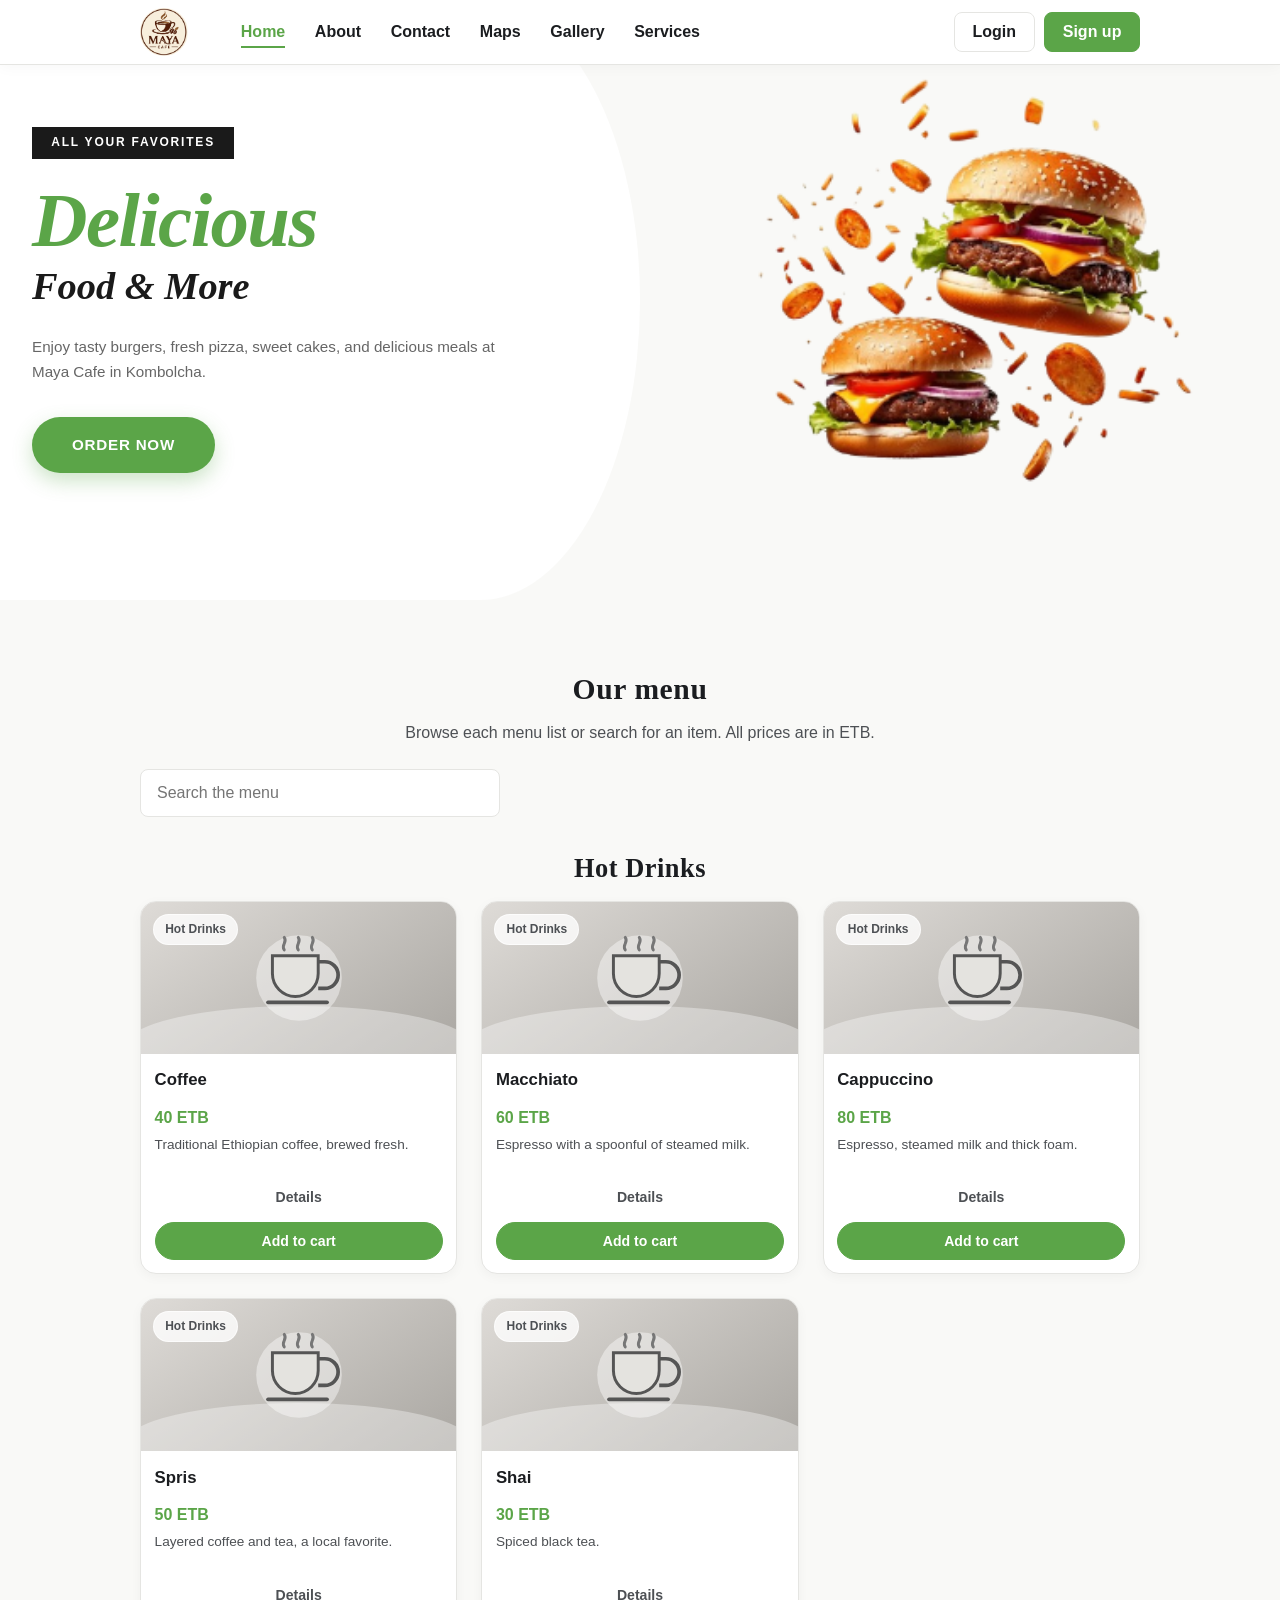
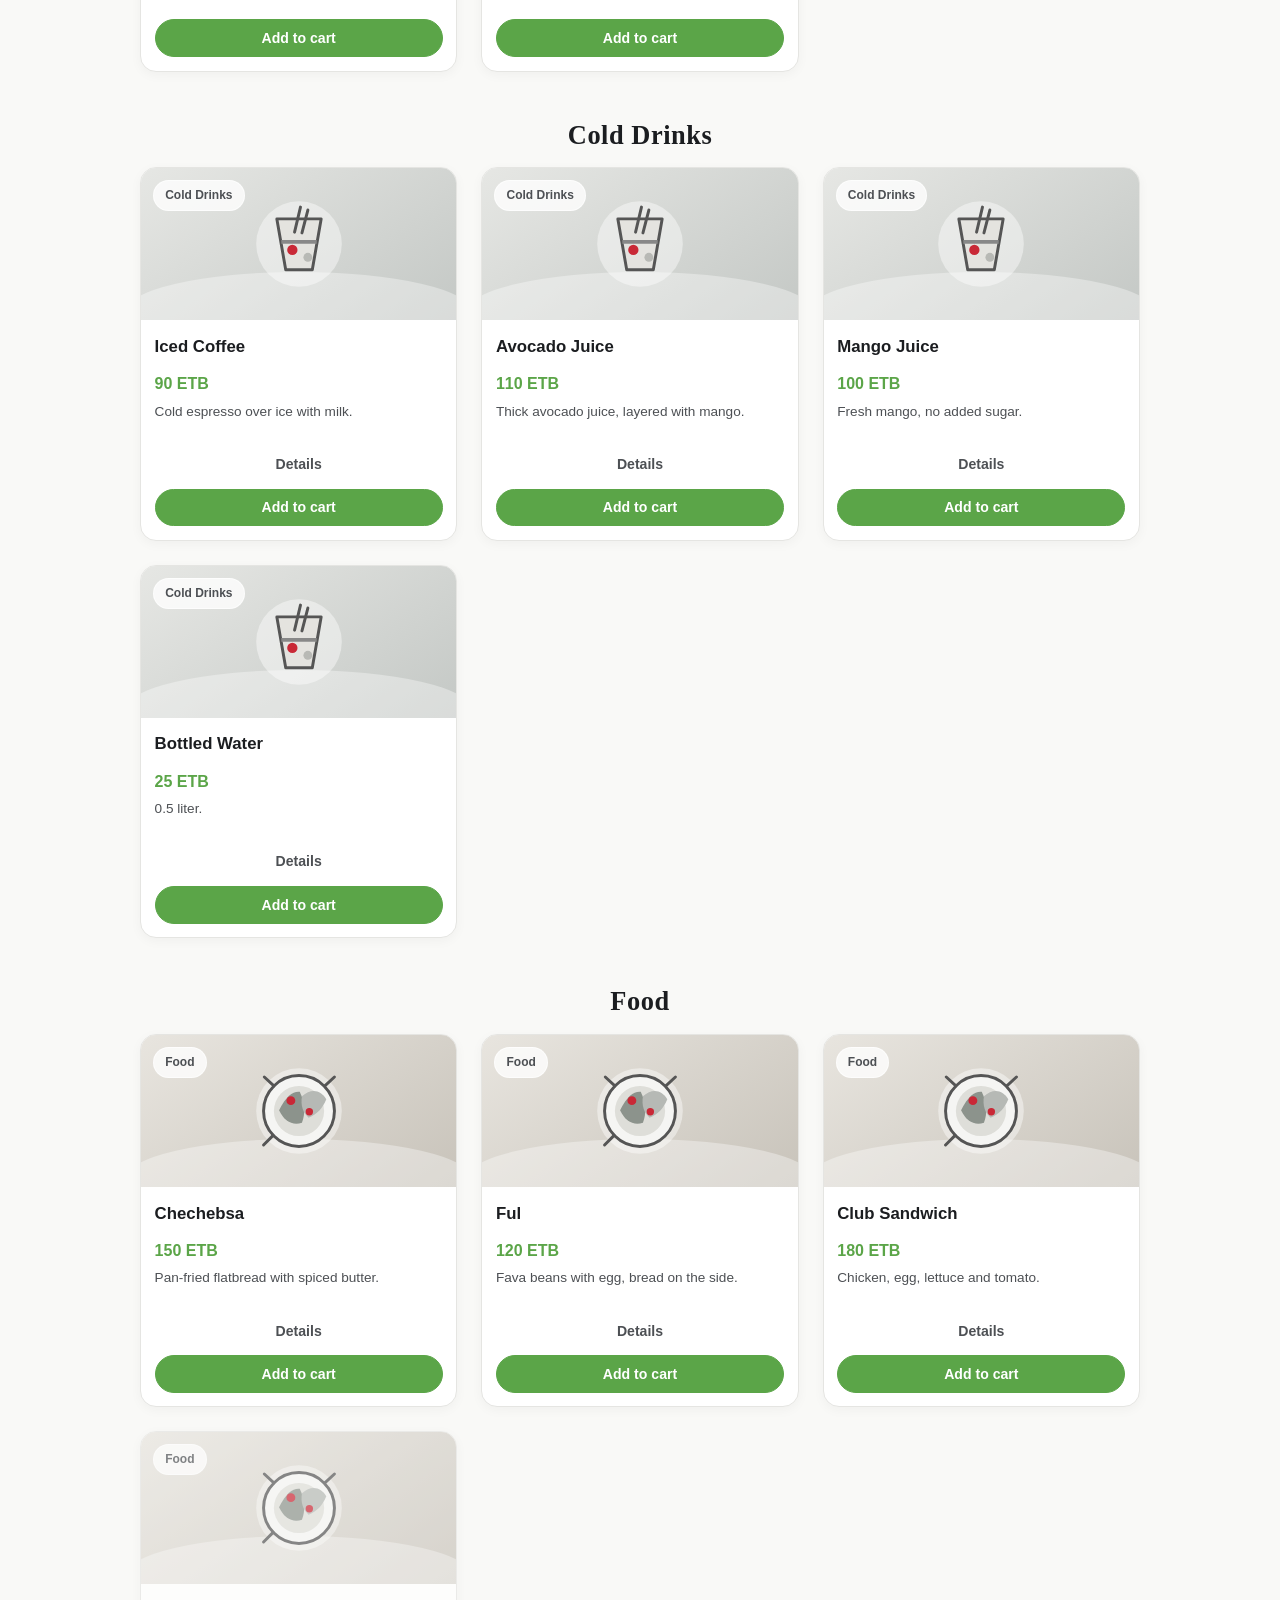
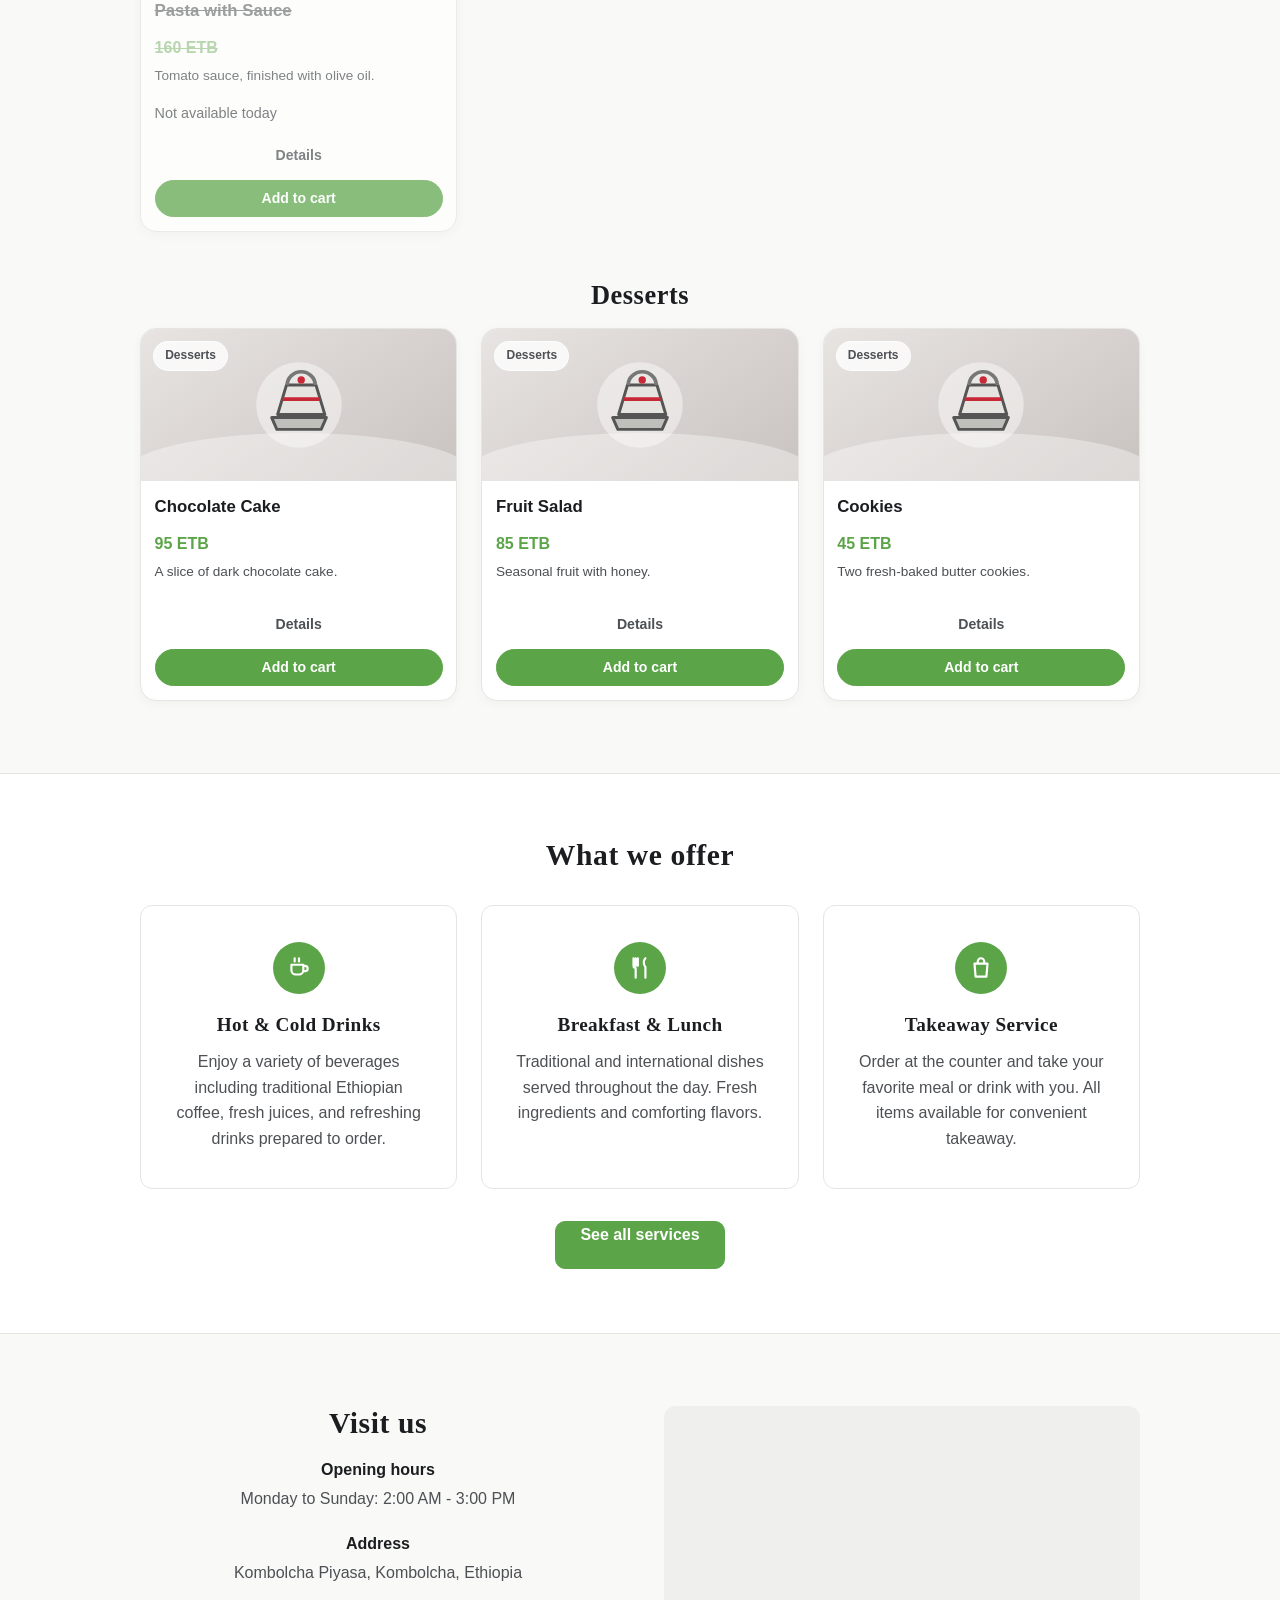
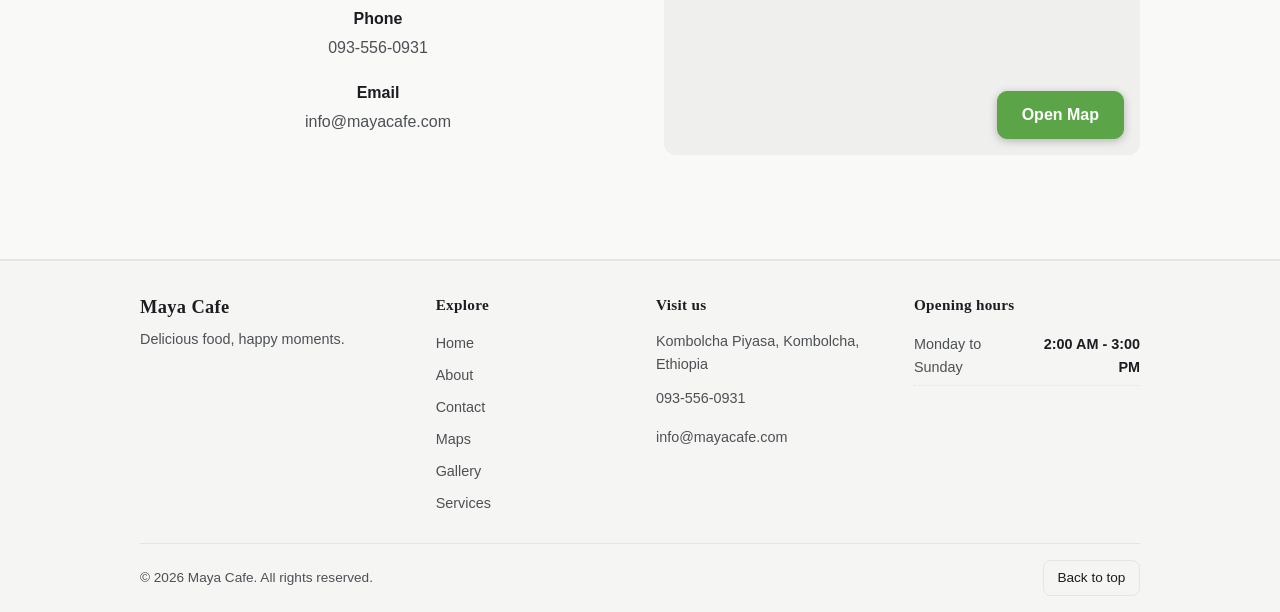
==== commit 37817095: "update the header and all interface" ====
--- a/index.html
+++ b/index.html
@@ -4,22 +4,18 @@
   <meta charset="UTF-8">
   <meta name="viewport" content="width=device-width, initial-scale=1">
   <title>Maya Cafe</title>
-  <link rel="preconnect" href="https://fonts.googleapis.com">
-  <link rel="preconnect" href="https://fonts.gstatic.com" crossorigin>
-  <link href="https://fonts.googleapis.com/css2?family=Bricolage+Grotesque:wght@600;800&family=Figtree:wght@400;500;600&display=swap" rel="stylesheet">
-
   <link rel="stylesheet" href="css/base.css">
   <link rel="stylesheet" href="css/header.css">
   <link rel="stylesheet" href="css/footer.css">
   <link rel="stylesheet" href="css/home.css">
 </head>
-<body>
+<body class="home-page">
 
   <header class="site-header" id="site-header">
     <div class="header-inner">
 
       <a class="brand" href="index.html" aria-label="Maya Cafe home">
-        <span class="brand-name">Maya Cafe</span>
+        <img class="brand-logo" id="logo" src="image/image1.png" alt="Maya Cafe">
       </a>
 
       <button type="button" id="nav-toggle" class="nav-toggle" aria-expanded="false" aria-controls="site-menu" aria-label="Open menu">
@@ -51,27 +47,18 @@
 
   <main>
 
-    <!-- Hero -->
     <section class="hero">
-      <div class="container hero-inner">
-        <div class="hero-copy">
-          <h1 class="hero-title">Welcome to Maya Cafe</h1>
-          <p class="hero-text">Fresh coffee, good food and a warm place to sit. Look through today's menu, or come and visit us.</p>
-          <div class="hero-buttons">
-            <a class="btn btn-dark btn-lg" href="#menu">See the menu</a>
-            <a class="btn btn-line btn-lg" href="#visit">Visit us</a>
-          </div>
-        </div>
-
-        <svg class="hero-art" width="400" height="400" viewBox="0 0 420 420" role="img" aria-label="A coffee cup with steam">
-          <circle cx="210" cy="210" r="190" fill="#E8B31C"/>
-          <circle cx="338" cy="84" r="52" fill="#B3263A"/>
-          <circle cx="78" cy="338" r="38" fill="#4A554E"/>
-          <path d="M168 150c-14-16 14-30 0-50M210 150c-14-16 14-30 0-50M252 150c-14-16 14-30 0-50" fill="none" stroke="#4A554E" stroke-width="10" stroke-linecap="round"/>
-          <rect x="130" y="172" width="150" height="118" rx="26" fill="#4A554E"/>
-          <path d="M278 198h16a28 28 0 0 1 0 56h-16" fill="none" stroke="#4A554E" stroke-width="16" stroke-linecap="round"/>
-          <ellipse cx="205" cy="306" rx="110" ry="14" fill="#4A554E"/>
-        </svg>
+      <div class="hero-inner">
+        <div class="hero-content">
+          <div class="hero-badge">ALL YOUR FAVORITES</div>
+          <h1 class="hero-title-main">Delicious</h1>
+          <p class="hero-subtitle">Food & More</p>
+          <p class="hero-description">Enjoy tasty burgers, fresh pizza, sweet cakes, and delicious meals at Maya Cafe in Kombolcha.</p>
+          <a class="btn btn-hero" href="#menu">Order Now</a>
+        </div>
+        <div class="hero-image">
+          <img src="image/burger1.jpg" alt="Delicious burger, pizza and cake at Maya Cafe" class="hero-food-img">
+        </div>
       </div>
     </section>
 
@@ -109,24 +96,24 @@
             <div class="offer-icon">
               <svg width="26" height="26" viewBox="0 0 24 24" fill="none" stroke="currentColor" stroke-width="2" stroke-linecap="round" stroke-linejoin="round" aria-hidden="true"><path d="M5 9h11v5a4 4 0 0 1-4 4H9a4 4 0 0 1-4-4V9zM16 10h1.5a2.5 2.5 0 0 1 0 5H16M8 3v3M12 3v3"/></svg>
             </div>
-            <h3 class="offer-title">Fresh coffee</h3>
-            <p class="offer-text">Coffee and espresso drinks, made to order.</p>
+            <h3 class="offer-title">Hot & Cold Drinks</h3>
+            <p class="offer-text">Enjoy a variety of beverages including traditional Ethiopian coffee, fresh juices, and refreshing drinks prepared to order.</p>
           </div>
 
           <div class="offer">
             <div class="offer-icon">
               <svg width="26" height="26" viewBox="0 0 24 24" fill="none" stroke="currentColor" stroke-width="2" stroke-linecap="round" stroke-linejoin="round" aria-hidden="true"><path d="M6 3v7a2 2 0 0 0 2 2v9M10 3v7M8 3v7M17 3c-2 2-2 6 0 8v10"/></svg>
             </div>
-            <h3 class="offer-title">Breakfast and lunch</h3>
-            <p class="offer-text">Traditional and international dishes, served through the day.</p>
+            <h3 class="offer-title">Breakfast & Lunch</h3>
+            <p class="offer-text">Traditional and international dishes served throughout the day. Fresh ingredients and comforting flavors.</p>
           </div>
 
           <div class="offer">
             <div class="offer-icon">
               <svg width="26" height="26" viewBox="0 0 24 24" fill="none" stroke="currentColor" stroke-width="2" stroke-linecap="round" stroke-linejoin="round" aria-hidden="true"><path d="M6 8h12l-1 12H7L6 8zM9 8V6a3 3 0 0 1 6 0v2"/></svg>
             </div>
-            <h3 class="offer-title">Takeaway</h3>
-            <p class="offer-text">Order at the counter and take it with you.</p>
+            <h3 class="offer-title">Takeaway Service</h3>
+            <p class="offer-text">Order at the counter and take your favorite meal or drink with you. All items available for convenient takeaway.</p>
           </div>
         </div>
 
@@ -152,7 +139,7 @@
           <p class="visit-label">Email</p>
           <p class="visit-value">info@mayacafe.com</p>
 
-          <a class="btn btn-dark" href="maps.html">Open the map</a>
+          <!-- <a class="btn btn-dark" href="maps.html">Open the map</a> -->
         </div>
 
         <div class="visit-map">
@@ -165,60 +152,42 @@
   </main>
 
   <footer class="footer">
-  <div class="container">
-
-    <div class="footer-grid">
-
-      <!-- About -->
-      <div>
-        <p class="footer-brand">Maya Cafe</p>
-        <p class="footer-text">Fresh coffee, good food and a warm place to sit.</p>
-        <p class="footer-text"><a href="contact.html">Get in touch with us</a></p>
-      </div>
-
-      <!-- Links -->
-      <nav aria-label="Footer">
-        <h2 class="footer-title">Explore</h2>
-        <ul class="footer-list">
-          <li><a href="index.html">Home</a></li>
-          <li><a href="about.html">About</a></li>
-          <li><a href="contact.html">Contact</a></li>
-          <li><a href="maps.html">Maps</a></li>
-          <li><a href="gallary.html">Gallery</a></li>
-          <li><a href="service.html">Services</a></li>
-        </ul>
-      </nav>
-
-      <!-- Opening hours -->
-      <div>
-        <h2 class="footer-title">Opening hours</h2>
-        <dl class="hours">
-          <div><dt>Monday to Sunday</dt><dd>2:00 AM - 3:00 PM</dd></div>
-        </dl>
-      </div>
-
-      <!-- Contact -->
-      <div>
-        <h2 class="footer-title">Contact</h2>
-        <ul class="footer-list contact">
-          <li>kombolcha piyasa </li>
-          <li>0935560931</li>
-          <li>info@mayacafe.com</li>
-        </ul>
-      </div>
-
+    <div class="container">
+      <div class="footer-grid">
+        <div>
+          <p class="footer-brand">Maya Cafe</p>
+          <p class="footer-text">Delicious food, happy moments.</p>
+        </div>
+        <nav aria-label="Footer navigation">
+          <h2 class="footer-title">Explore</h2>
+          <ul class="footer-list">
+            <li><a href="index.html">Home</a></li>
+            <li><a href="about.html">About</a></li>
+            <li><a href="contact.html">Contact</a></li>
+            <li><a href="maps.html">Maps</a></li>
+            <li><a href="gallary.html">Gallery</a></li>
+            <li><a href="service.html">Services</a></li>
+          </ul>
+        </nav>
+        <div>
+          <h2 class="footer-title">Visit us</h2>
+          <ul class="footer-list contact">
+            <li>Kombolcha Piyasa, Kombolcha, Ethiopia</li>
+            <li><a href="tel:+251935560931">093-556-0931</a></li>
+            <li><a href="mailto:info@mayacafe.com">info@mayacafe.com</a></li>
+          </ul>
+        </div>
+        <div>
+          <h2 class="footer-title">Opening hours</h2>
+          <dl class="hours"><div><dt>Monday to Sunday</dt><dd>2:00 AM - 3:00 PM</dd></div></dl>
+        </div>
+      </div>
+      <div class="footer-bottom">
+        <p>&copy; <span id="year"></span> Maya Cafe. All rights reserved.</p>
+        <button type="button" id="back-to-top" class="to-top">Back to top</button>
+      </div>
     </div>
-
-    <div class="footer-bottom">
-      <p>&copy; <span id="year">2026</span> Maya Cafe. All rights reserved.</p>
-      <button type="button" id="back-to-top" class="to-top">
-        Back to top
-        <svg width="16" height="16" viewBox="0 0 20 20" fill="none" stroke="currentColor" stroke-width="2" stroke-linecap="round" stroke-linejoin="round" aria-hidden="true"><path d="M10 16V4M4 10l6-6 6 6"/></svg>
-      </button>
-    </div>
-
-  </div>
-</footer>
+  </footer>
 
   <!-- Menu item details -->
   <div id="modal" class="modal" hidden>
@@ -236,9 +205,41 @@
         <p id="modal-price" class="item-price"></p>
         <p id="modal-description" class="item-desc"></p>
         <p id="modal-status" class="item-status" hidden>Not available today</p>
-        <a id="modal-order" class="btn btn-dark" href="tel:+251911234567">Order Now</a>
+        <button id="modal-add" class="btn btn-dark" type="button">Add to cart</button>
       </div>
     </div>
+  </div>
+
+  <div id="cart-modal" class="modal cart-modal" hidden>
+    <button type="button" id="cart-modal-backdrop" class="modal-backdrop" tabindex="-1" aria-label="Close order options"></button>
+    <section id="cart-modal-box" class="cart-modal-box" role="dialog" aria-modal="true" aria-labelledby="cart-modal-title">
+      <div class="modal-head">
+        <div>
+          <p class="cart-modal-kicker">Maya Cafe order</p>
+          <h2 id="cart-modal-title" class="modal-title"></h2>
+        </div>
+        <button type="button" id="cart-modal-close" class="close-btn" aria-label="Close">
+          <svg width="18" height="18" viewBox="0 0 20 20" fill="none" stroke="currentColor" stroke-width="2" stroke-linecap="round" aria-hidden="true"><path d="M5 5l10 10M15 5 5 15"/></svg>
+        </button>
+      </div>
+      <div class="cart-modal-content">
+        <p id="cart-modal-description" class="cart-modal-description"></p>
+        <div class="cart-modal-price-row"><span>Price per item</span><strong id="cart-modal-price"></strong></div>
+        <div class="cart-quantity-row">
+          <span>Quantity</span>
+          <div class="quantity-control">
+            <button type="button" id="quantity-decrease" aria-label="Decrease quantity">−</button>
+            <output id="quantity-value" aria-live="polite">1</output>
+            <button type="button" id="quantity-increase" aria-label="Increase quantity">+</button>
+          </div>
+        </div>
+        <div class="cart-modal-total"><span>Total</span><strong id="cart-modal-total"></strong></div>
+      </div>
+      <div class="cart-modal-footer">
+        <a id="cart-order-now" class="btn btn-brand" href="tel:+251935560931">Order now</a>
+        <p>Call Maya Cafe at <a href="tel:+251935560931">093-556-0931</a> to confirm your order.</p>
+      </div>
+    </section>
   </div>
 
   <script src="js/nav.js"></script>
--- a/css/base.css
+++ b/css/base.css
@@ -1,39 +1,46 @@
 /* base.css: colors, fonts, reset and parts shared by every page */
 
 :root {
-  --paper:     #F3F6F1;
-  --mint:      #DCE6DD;
-  --header-bg: #0B1F17;
-  --cherry:    #B3263A;
-  --saffron:   #E8B31C;
-  --ink:       #1B1F1D;
-  --muted:     #4A554E;
-  --line:      #C9D3CB;
+  --paper: #f3f3f1;
+  --surface: #ffffff;
+  --header-bg: #18191a;
+  --header-soft: #2a2b2d;
+  --ink: #1b1d20;
+  --muted: #4d5054;
+  --muted-soft: #7a7d80;
+  --line: #e5e5e2;
+  --neutral: #e9e9e7;
+  --neutral-strong: #dfe0dd;
+  --shadow: rgba(0, 0, 0, 0.08);
+  --accent: #dfe1df;
+  --brand-accent: #5BA548;
+  --brand-hover: #4a8c3a;
 
-  --font-display: "Bricolage Grotesque", "Noto Sans Ethiopic", system-ui, sans-serif;
-  --font-body:    "Figtree", "Noto Sans Ethiopic", system-ui, sans-serif;
+  --font-display: "Segoe UI", "Helvetica Neue", Arial, sans-serif;
+  --font-body: "Segoe UI", "Helvetica Neue", Arial, sans-serif;
 }
 
 *, *::before, *::after { box-sizing: border-box; }
 
-/* Makes the HTML "hidden" attribute always win over our display rules. */
 [hidden] { display: none !important; }
 
 html { scroll-behavior: smooth; }
 
 body {
   margin: 0;
-  background: var(--paper);
+  background: #f9f9f7;
   color: var(--ink);
   font-family: var(--font-body);
   font-size: 1rem;
-  line-height: 1.5;
+  line-height: 1.6;
 }
 
 img { max-width: 100%; }
 
-/* Keyboard focus ring (header, footer and dark bands switch it to yellow) */
-:focus-visible { outline: 3px solid var(--muted); outline-offset: 2px; }
+:focus-visible {
+  outline: 3px solid var(--muted);
+  outline-offset: 2px;
+}
 
 .visually-hidden {
   position: absolute;
@@ -44,7 +51,6 @@
   white-space: nowrap;
 }
 
-/* Page width */
 .container {
   max-width: 65rem;
   margin: 0 auto;
@@ -52,56 +58,96 @@
   padding-right: 1.25rem;
 }
 
-/* ---- Buttons ---- */
 .btn {
   display: inline-flex;
   align-items: center;
   justify-content: center;
-  height: 3rem;
+  min-height: 3rem;
   padding: 0 1.5rem;
   font: inherit;
   font-weight: 600;
-  color: var(--ink);
-  background: var(--saffron);
-  border: 0;
-  border-radius: 0.5rem;
+  color: #fff;
+  background: var(--brand-accent);
+  border: 1px solid var(--brand-accent);
+  border-radius: 0.625rem;
   text-decoration: none;
   cursor: pointer;
-  transition: background-color 0.15s ease, color 0.15s ease;
+  transition: background-color 0.15s ease, color 0.15s ease, border-color 0.15s ease, transform 0.15s ease;
 }
-.btn:hover { background: #F0C13F; }
+.btn:hover {
+  background: var(--brand-hover);
+  border-color: var(--brand-hover);
+  transform: translateY(-1px);
+}
 .btn:focus-visible {
-  outline: 3px solid var(--ink);
+  outline: 3px solid var(--brand-accent);
   outline-offset: 2px;
   box-shadow: 0 0 0 2px #fff;
 }
-.btn-lg { height: 3.25rem; padding: 0 1.75rem; font-size: 1.05rem; }
-.btn-dark { color: #fff; background: var(--muted); }
-.btn-dark:hover { background: #353D39; }
+.btn-lg { min-height: 3.25rem; padding: 0 1.75rem; font-size: 1.05rem; }
+.btn-dark { 
+  color: #fff; 
+  background: var(--brand-accent); 
+  border-color: var(--brand-accent); 
+}
+.btn-dark:hover { 
+  background: var(--brand-hover); 
+  border-color: var(--brand-hover); 
+}
+.btn-brand {
+  color: #fff;
+  background: var(--brand-accent);
+  border-color: var(--brand-accent);
+}
+.btn-brand:hover { 
+  color: #fff; 
+  background: var(--brand-hover); 
+  border-color: var(--brand-hover); 
+}
 .btn-line {
-  color: var(--muted);
-  background: transparent;
-  border: 1.5px solid var(--muted);
+  color: #fff;
+  background: var(--brand-accent);
+  border: 1.5px solid var(--brand-accent);
 }
-.btn-line:hover { color: #fff; background: var(--muted); }
+.btn-line:hover { 
+  background: var(--brand-hover); 
+  border-color: var(--brand-hover); 
+}
 
-/* ---- Headings shared by several pages ---- */
-.section { padding: 4rem 0 2rem; }
-.section-title {
-  margin: 0 0 0.5rem;
-  font-family: var(--font-display);
-  font-weight: 800;
-  font-size: clamp(2rem, 6vw, 2.5rem);
-  color: var(--muted);
+.btn-small {
+  min-height: 2.35rem;
+  padding: 0 0.9rem;
+  font-size: 0.88rem;
 }
-.section-lead { margin: 0 0 1.5rem; font-size: 1.15rem; color: var(--muted); }
 
-.page-title {
-  margin: 0 0 1rem;
-  font-family: var(--font-display);
-  font-weight: 800;
-  font-size: 1.8rem;
-  color: var(--muted);
+.section { padding: 4.5rem 0 2.5rem; }
+.section-title,
+.page-title,
+.content h1,
+.content h2 {
+  margin: 0 0 0.75rem;
+  font-family: 'Georgia', 'Garamond', 'Times New Roman', serif;
+  font-weight: 600;
+  font-size: clamp(1.5rem, 3.5vw, 1.85rem);
+  line-height: 1.2;
+  letter-spacing: 0.02em;
+  color: var(--ink);
+  text-align: center;
+}
+.section-lead { 
+  margin: 0 0 1.5rem; 
+  font-size: 1rem; 
+  color: var(--muted); 
+  text-align: center;
+}
+
+/* Menu section specific styling */
+#menu .section-title {
+  text-align: center;
+}
+
+#menu .section-lead {
+  text-align: center;
 }
 
 @media (prefers-reduced-motion: reduce) {
--- a/css/header.css
+++ b/css/header.css
@@ -1,13 +1,17 @@
 /* header.css: the static header (it scrolls away with the page) */
 
 .site-header {
-  position: relative;
-  z-index: 40;
-  background: var(--header-bg);
-  color: #fff;
-  border-bottom: 1px solid rgba(255, 255, 255, 0.08);
+  position: fixed;
+  z-index: 1000;
+  top: 0;
+  left: 0;
+  width: 100%;
+  background: rgba(255, 255, 255, 0.96);
+  color: var(--ink);
+  border-bottom: 1px solid var(--line);
+  box-shadow: 0 2px 14px rgba(0, 0, 0, 0.035);
 }
-.site-header :focus-visible { outline-color: var(--saffron); }
+.site-header :focus-visible { outline-color: var(--brand-accent); }
 
 .header-inner {
   position: relative;
@@ -25,10 +29,17 @@
   display: flex;
   align-items: center;
   gap: 0.6rem;
-  color: #fff;
+  color: var(--ink);
   text-decoration: none;
 }
-.brand-logo { display: block; height: 2.25rem; width: auto; }
+.brand-logo {
+  display: block;
+  width: 3rem;
+  height: 3rem;
+  object-fit: contain;
+  border-radius: 50%;
+}
+.brand:focus-visible { border-radius: 0.5rem; }
 .brand-name {
   font-family: var(--font-display);
   font-weight: 800;
@@ -36,7 +47,7 @@
   letter-spacing: -0.02em;
   transition: color 0.15s ease;
 }
-.brand:hover .brand-name { color: var(--saffron); }
+.brand:hover .brand-name { color: var(--accent); }
 
 /* ---- Menu wrapper: links on the left, buttons on the right ---- */
 .site-menu {
@@ -60,7 +71,7 @@
   align-items: center;
   min-height: 2.75rem;
   padding: 0 0.8rem;
-  color: #fff;
+  color: var(--ink);
   font-weight: 600;
   text-decoration: none;
   transition: color 0.15s ease;
@@ -72,13 +83,13 @@
   right: 0.8rem;
   bottom: 0.4rem;
   height: 2px;
-  background: var(--saffron);
+  background: var(--brand-accent);
   transform: scaleX(0);
   transform-origin: left;
   transition: transform 0.2s ease;
 }
 .site-nav a:hover,
-.site-nav a[aria-current="page"] { color: var(--saffron); }
+.site-nav a[aria-current="page"] { color: var(--brand-accent); }
 .site-nav a:hover::after,
 .site-nav a[aria-current="page"]::after { transform: scaleX(1); }
 
@@ -105,17 +116,17 @@
   transition: background-color 0.15s ease, color 0.15s ease, border-color 0.15s ease;
 }
 .btn-outline {
+  color: var(--ink);
+  background: transparent;
+  border: 1.5px solid var(--line);
+}
+.btn-outline:hover { color: var(--brand-accent); border-color: var(--brand-accent); }
+.btn-solid {
   color: #fff;
-  background: transparent;
-  border: 1.5px solid rgba(255, 255, 255, 0.55);
+  background: var(--brand-accent);
+  border: 1.5px solid var(--brand-accent);
 }
-.btn-outline:hover { color: var(--saffron); border-color: var(--saffron); }
-.btn-solid {
-  color: var(--muted);
-  background: var(--saffron);
-  border: 1.5px solid var(--saffron);
-}
-.btn-solid:hover { background: #F0C13F; border-color: #F0C13F; }
+.btn-solid:hover { background: #aa1e2a; border-color: #aa1e2a; }
 
 .user-name {
   max-width: 10rem;
@@ -135,7 +146,7 @@
   justify-content: center;
   gap: 5px;
   background: transparent;
-  border: 1.5px solid rgba(255, 255, 255, 0.55);
+  border: 1.5px solid var(--line);
   border-radius: 0.5rem;
   cursor: pointer;
 }
@@ -143,7 +154,7 @@
   display: block;
   width: 20px;
   height: 2px;
-  background: #fff;
+  background: var(--ink);
   border-radius: 2px;
   transition: transform 0.2s ease, opacity 0.2s ease;
 }
@@ -164,8 +175,8 @@
     align-items: stretch;
     gap: 1rem;
     padding: 0.5rem 1.25rem 1.25rem;
-    background: var(--header-bg);
-    border-top: 1px solid rgba(255, 255, 255, 0.12);
+    background: #fff;
+    border-top: 1px solid var(--line);
     box-shadow: 0 16px 24px rgba(0, 0, 0, 0.3);
   }
   .site-menu.open { display: flex; }
--- a/css/footer.css
+++ b/css/footer.css
@@ -1,29 +1,31 @@
 /* footer.css: the footer, the same on every page */
 
 .footer {
-  margin-top: 3rem;
-  padding: 3.5rem 0 1.25rem;
-  background: var(--header-bg);
-  color: #fff;
+  margin-top: 2rem;
+  padding: 2rem 0 1rem;
+  background: #f5f5f3;
+  color: var(--ink);
+  border-top: 2px solid var(--line);
 }
-.footer :focus-visible { outline-color: var(--saffron); }
-.footer a { color: #D5E2D9; text-decoration: none; }
+.footer :focus-visible { outline-color: var(--brand-accent); }
+.footer a { color: var(--muted); text-decoration: none; }
 
 .footer-grid {
   display: grid;
   grid-template-columns: 1fr;
-  gap: 2.5rem;
+  gap: 1.5rem;
 }
 
 /* ---- About column ---- */
 .footer-brand {
-  margin: 0 0 0.5rem;
-  font-family: var(--font-display);
-  font-weight: 800;
-  font-size: 1.75rem;
-  letter-spacing: -0.02em;
+  margin: 0 0 0.35rem;
+  font-family: 'Georgia', 'Garamond', 'Times New Roman', serif;
+  font-weight: 600;
+  font-size: 1.15rem;
+  letter-spacing: 0.02em;
+  color: var(--ink);
 }
-.footer-text { max-width: 20rem; margin: 0; color: #D5E2D9; }
+.footer-text { max-width: 20rem; margin: 0; color: var(--muted); font-size: 0.9rem; }
 
 .social {
   list-style: none;
@@ -38,20 +40,21 @@
   display: flex;
   align-items: center;
   justify-content: center;
-  color: #fff;
-  border: 1.5px solid rgba(255, 255, 255, 0.35);
+  color: var(--ink);
+  border: 1.5px solid var(--line);
   border-radius: 50%;
   transition: background-color 0.15s ease, color 0.15s ease, border-color 0.15s ease;
 }
-.social a:hover { color: var(--muted); background: var(--saffron); border-color: var(--saffron); }
+.social a:hover { color: #fff; background: var(--brand-accent); border-color: var(--brand-accent); }
 
 /* ---- Column titles and lists ---- */
 .footer-title {
-  margin: 0 0 1rem;
-  font-family: var(--font-display);
-  font-weight: 800;
-  font-size: 1.15rem;
-  color: #fff;
+  margin: 0 0 0.65rem;
+  font-family: 'Georgia', 'Garamond', 'Times New Roman', serif;
+  font-weight: 600;
+  font-size: 0.95rem;
+  letter-spacing: 0.02em;
+  color: var(--ink);
 }
 .footer-list {
   list-style: none;
@@ -60,15 +63,15 @@
   display: flex;
   flex-direction: column;
 }
-.footer-list li { color: #D5E2D9; }
+.footer-list li { color: var(--muted); font-size: 0.9rem; }
 .footer-list a {
   display: inline-flex;
   align-items: center;
-  min-height: 2.5rem;
+  min-height: 2rem;
   transition: color 0.15s ease;
 }
-.footer-list a:hover { color: var(--saffron); text-decoration: underline; }
-.contact li { padding: 0.3rem 0; }
+.footer-list a:hover { color: var(--brand-accent); text-decoration: underline; }
+.contact li { padding: 0.2rem 0; }
 
 /* ---- Opening hours ---- */
 .hours { margin: 0; }
@@ -76,48 +79,50 @@
   display: flex;
   justify-content: space-between;
   gap: 1rem;
-  padding: 0.45rem 0;
-  border-bottom: 1px dotted rgba(255, 255, 255, 0.25);
+  padding: 0.35rem 0;
+  border-bottom: 1px dotted var(--line);
+  font-size: 0.9rem;
 }
-.hours dt { color: #D5E2D9; }
-.hours dd { margin: 0; font-weight: 600; text-align: right; }
+.hours dt { color: var(--muted); }
+.hours dd { margin: 0; font-weight: 600; text-align: right; color: var(--ink); }
 
 /* ---- Bottom bar ---- */
 .footer-bottom {
-  margin-top: 2.5rem;
-  padding-top: 1.25rem;
-  border-top: 1px solid rgba(255, 255, 255, 0.15);
+  margin-top: 1.5rem;
+  padding-top: 1rem;
+  border-top: 1px solid var(--line);
   display: flex;
   flex-wrap: wrap;
   align-items: center;
   justify-content: space-between;
-  gap: 1rem;
-  color: #9FB3A6;
-  font-size: 0.9rem;
+  gap: 0.75rem;
+  color: var(--muted);
+  font-size: 0.85rem;
 }
 .footer-bottom p { margin: 0; }
 .to-top {
   display: inline-flex;
   align-items: center;
   gap: 0.5rem;
-  height: 2.5rem;
-  padding: 0 1rem;
+  height: 2.25rem;
+  padding: 0 0.85rem;
   font: inherit;
-  color: #fff;
+  font-size: 0.85rem;
+  color: var(--ink);
   background: transparent;
-  border: 1.5px solid rgba(255, 255, 255, 0.35);
+  border: 1.5px solid var(--line);
   border-radius: 0.5rem;
   cursor: pointer;
-  transition: color 0.15s ease, border-color 0.15s ease;
+  transition: color 0.15s ease, border-color 0.15s ease, background-color 0.15s ease;
 }
-.to-top:hover { color: var(--saffron); border-color: var(--saffron); }
+.to-top:hover { color: #fff; background: var(--brand-accent); border-color: var(--brand-accent); }
 
 /* ---- Wider screens ---- */
 @media (min-width: 700px) {
   .footer-grid { grid-template-columns: repeat(2, minmax(0, 1fr)); }
 }
 @media (min-width: 1000px) {
-  .footer-grid { grid-template-columns: 1.4fr 1fr 1.2fr 1.3fr; gap: 2rem; }
+  .footer-grid { grid-template-columns: 1.4fr 1fr 1.2fr 1.2fr; gap: 2rem; }
 }
 
 @media (prefers-reduced-motion: reduce) {
--- a/css/home.css
+++ b/css/home.css
@@ -1,32 +1,118 @@
 /* home.css: Home page only */
 
-/* ---- Hero ---- */
-.hero { background: var(--mint); padding: clamp(2.5rem, 6vw, 4rem) 0; }
+.hero {
+  position: relative;
+  overflow: hidden;
+  min-height: 600px;
+  /* background: url('https://images.unsplash.com/photo-1513104890138-7c749659a591?w=1600&q=80') center/cover no-repeat; */
+  background-size: 100% auto;
+  display: flex;
+  align-items: center;
+}
+.hero::before {
+  content: '';
+  position: absolute;
+  top: 0;
+  left: 0;
+  right: 50%;
+  bottom: 0;
+  background: #fff;
+  border-radius: 0 50% 50% 0 / 0 100% 100% 0;
+  z-index: 1;
+}
 .hero-inner {
-  display: flex;
-  flex-wrap: wrap;
-  align-items: center;
-  justify-content: space-between;
-  gap: 2.5rem;
-}
-.hero-copy { flex: 1 1 26rem; max-width: 35rem; }
-.hero-title {
-  margin: 0;
-  font-family: var(--font-display);
-  font-weight: 800;
-  font-size: clamp(2.6rem, 8vw, 4.5rem);
-  line-height: 1.02;
-  letter-spacing: -0.03em;
-  color: var(--muted);
-}
-.hero-text {
-  max-width: 32em;
-  margin: 1.25rem 0 2rem;
-  font-size: 1.25rem;
-  color: #3C4A42;
-}
-.hero-buttons { display: flex; flex-wrap: wrap; gap: 0.75rem; }
-.hero-art { flex: none; width: min(25rem, 100%); height: auto; }
+  position: relative;
+  z-index: 2;
+  max-width: 1400px;
+  margin: 0 auto;
+  width: 100%;
+  padding: 0 2rem;
+  display: grid;
+  grid-template-columns: 1fr 1fr;
+  align-items: center;
+  gap: 4rem;
+}
+.hero-content {
+  padding: 3rem 2rem 3rem 0;
+}
+.hero-badge {
+  display: inline-block;
+  padding: 0.4rem 1.2rem;
+  background: #1a1a1a;
+  color: #fff;
+  font-size: 0.75rem;
+  font-weight: 700;
+  letter-spacing: 0.15em;
+  text-transform: uppercase;
+  margin-bottom: 1.5rem;
+}
+.hero-title-main {
+  margin: 0 0 0.25rem;
+  font-family: 'Georgia', 'Garamond', 'Times New Roman', serif;
+  font-weight: 600;
+  font-size: clamp(3.5rem, 6vw, 5.5rem);
+  line-height: 1;
+  letter-spacing: -0.02em;
+  color: var(--brand-accent);
+  font-style: italic;
+}
+.hero-subtitle {
+  margin: 0 0 1.5rem;
+  font-family: 'Georgia', 'Garamond', 'Times New Roman', serif;
+  font-weight: 600;
+  font-size: clamp(1.75rem, 3vw, 2.5rem);
+  line-height: 1.2;
+  color: #1a1a1a;
+  font-style: italic;
+}
+.hero-description {
+  max-width: 480px;
+  margin: 0 0 2rem;
+  font-size: 0.95rem;
+  line-height: 1.7;
+  color: #666;
+}
+.btn-hero {
+  display: inline-flex;
+  align-items: center;
+  justify-content: center;
+  min-height: 3.5rem;
+  padding: 0 2.5rem;
+  font: inherit;
+  font-weight: 700;
+  font-size: 0.95rem;
+  letter-spacing: 0.05em;
+  text-transform: uppercase;
+  color: #fff;
+  background: var(--brand-accent);
+  border: none;
+  border-radius: 2rem;
+  text-decoration: none;
+  cursor: pointer;
+  transition: all 0.3s ease;
+  box-shadow: 0 8px 20px rgba(91, 165, 72, 0.3);
+}
+.btn-hero:hover {
+  background: var(--brand-hover);
+  transform: translateY(-2px);
+  box-shadow: 0 12px 28px rgba(91, 165, 72, 0.4);
+}
+.hero-image {
+  position: relative;
+  z-index: 3;
+  display: flex;
+  align-items: center;
+  justify-content: center;
+}
+.hero-food-img {
+  width: 90%;
+  max-width: 550px;
+  height: auto;
+  border-radius:none;
+  /* box-shadow: 0 20px 60px rgba(0, 0, 0, 0.2); */
+  object-fit: cover;
+  aspect-ratio: 1 / 1;
+}
 
 /* ---- Search ---- */
 .search { display: block; margin-bottom: 1.75rem; }
@@ -57,10 +143,10 @@
   border-bottom: 2px dotted var(--line);
   transform: translateY(-0.25em);
 }
-.item-price { font-weight: 600; color: var(--cherry); white-space: nowrap; }
+.item-price { font-weight: 600; color: var(--ink); white-space: nowrap; }
 .item-desc { margin: 0.15rem 0 0; color: var(--muted); }
 .item-category { margin: 0.15rem 0 0; font-size: 0.9rem; font-weight: 500; color: var(--muted); }
-.item-status { margin: 0.25rem 0 0; font-size: 0.9rem; font-weight: 500; color: var(--cherry); }
+.item-status { margin: 0.25rem 0 0; font-size: 0.9rem; font-weight: 500; color: var(--muted); }
 .sold-out .item-name,
 .sold-out .item-price { opacity: 0.55; text-decoration: line-through; }
 
@@ -68,54 +154,118 @@
 
 /* ---- Menu item cards ---- */
 .menu-list { margin-top: 2.25rem; }
-.menu-list .page-title { margin-bottom: 1rem; }
+.menu-list .page-title { 
+  margin-bottom: 1rem;
+  text-align: center;
+  font-family: 'Georgia', 'Garamond', 'Times New Roman', serif;
+  font-weight: 600;
+  letter-spacing: 0.02em;
+  font-size: clamp(1.35rem, 3vw, 1.65rem);
+  color: var(--ink);
+}
 .menu-list + .menu-list { margin-top: 3rem; }
 .menu-cards {
   display: grid;
   grid-template-columns: repeat(auto-fit, minmax(min(100%, 15rem), 1fr));
-  gap: 1rem;
+  gap: 1.5rem;
 }
 .menu-card {
   min-width: 0;
-  padding: 0;
+  display: flex;
+  flex-direction: column;
   overflow: hidden;
-  text-align: left;
-  font: inherit;
   color: var(--ink);
   background: #fff;
   border: 1px solid var(--line);
-  border-radius: 0.75rem;
+  border-radius: 1rem;
+  box-shadow: 0 3px 12px rgba(0, 0, 0, 0.04);
+  transition: transform 0.2s ease, box-shadow 0.2s ease, border-color 0.2s ease;
   cursor: pointer;
-  box-shadow: 0 3px 12px rgba(74, 85, 78, 0.07);
-  transition: transform 0.15s ease, box-shadow 0.15s ease;
-}
-.menu-card:hover { transform: translateY(-3px); box-shadow: 0 8px 20px rgba(74, 85, 78, 0.14); }
-.menu-card:focus-visible { outline-color: var(--muted); outline-offset: 3px; }
+}
+.menu-card:hover { 
+  transform: translateY(-4px); 
+  box-shadow: 0 12px 24px rgba(91, 165, 72, 0.2);
+  border-color: var(--brand-accent);
+}
 .menu-card-image,
 .menu-card-art {
   display: grid;
   width: 100%;
-  height: 9rem;
+  height: 9.5rem;
   place-items: center;
   object-fit: cover;
   color: var(--muted);
-  background: var(--mint);
-}
-.menu-card-art svg { width: 3rem; height: 3rem; }
-.menu-card:nth-child(4n + 2) .menu-card-art { background: #f3e6bf; }
-.menu-card:nth-child(4n + 3) .menu-card-art { background: #ead4d4; }
-.menu-card-content { display: block; padding: 1rem; }
+  background: #efefed;
+}
+.menu-card-art {
+  position: relative;
+  isolation: isolate;
+  overflow: hidden;
+  background: linear-gradient(145deg, #e8e9e6, #cfd1cd);
+  transition: transform 0.3s ease;
+}
+.menu-card:hover .menu-card-art {
+  transform: scale(1.05);
+}
+.menu-card-art::after {
+  content: "";
+  position: absolute;
+  z-index: -1;
+  inset: auto -1rem -2rem;
+  height: 5rem;
+  border-radius: 50%;
+  background: rgba(255, 255, 255, 0.35);
+}
+.menu-card-art svg { width: 6rem; height: 6rem; color: #444; }
+.menu-art-label {
+  position: absolute;
+  top: 0.75rem;
+  left: 0.75rem;
+  padding: 0.3rem 0.7rem;
+  background: rgba(255, 255, 255, 0.78);
+  border: 1px solid rgba(255, 255, 255, 0.7);
+  border-radius: 999px;
+  color: var(--muted);
+  font-size: 0.75rem;
+  font-weight: 700;
+}
+.menu-card-art-hot-drinks { background: linear-gradient(145deg, #dedbd7, #aaa7a2); }
+.menu-card-art-cold-drinks { background: linear-gradient(145deg, #e6e7e4, #c4c8c5); }
+.menu-card-art-food { background: linear-gradient(145deg, #e8e5df, #c8c3ba); }
+.menu-card-art-desserts { background: linear-gradient(145deg, #e8e4e2, #c9c3c0); }
+.menu-card-content {
+  display: flex;
+  flex: 1;
+  flex-direction: column;
+  align-items: stretch;
+  padding: 0.85rem;
+  text-align: left;
+  min-height: 7.5rem;
+}
 .menu-card-heading {
   display: flex;
-  align-items: baseline;
-  justify-content: space-between;
-  gap: 0.75rem;
-}
-.menu-card-name { font-weight: 700; font-size: 1.1rem; }
-.menu-card-price { color: var(--cherry); font-weight: 700; white-space: nowrap; }
-.menu-card-description { display: block; margin-top: 0.35rem; color: var(--muted); }
-.menu-card-category { display: block; margin-top: 0.6rem; color: var(--muted); font-size: 0.9rem; font-weight: 600; }
-.menu-card.sold-out { cursor: pointer; }
+  flex-direction: column;
+  align-items: flex-start;
+  gap: 0.25rem;
+}
+.menu-card-name { font-weight: 700; font-size: 1.05rem; }
+.menu-card h4 { margin: 0; }
+.menu-card-price { margin-top: 0.4rem; color: var(--brand-accent); font-size: 1rem; font-weight: 700; white-space: nowrap; }
+.menu-card-description { display: block; margin-top: 0.3rem; color: var(--muted); font-size: 0.85rem; line-height: 1.4; }
+.menu-card-category { display: block; margin-top: 0.5rem; color: var(--muted); font-size: 0.85rem; font-weight: 600; }
+.menu-card-actions {
+  display: flex;
+  flex-direction: column;
+  width: 100%;
+  gap: 0.35rem;
+  margin-top: auto;
+  padding-top: 0.7rem;
+}
+.menu-card-actions .btn { flex: 1; }
+.menu-card-actions .btn:first-child { color: var(--muted); background: transparent; border-color: transparent; }
+.menu-card-actions .btn:first-child:hover { background: var(--neutral); }
+.menu-card-actions .btn:last-child { width: 100%; border-radius: 999px; }
+.menu-card.sold-out { opacity: 0.7; }
 .menu-card.sold-out .menu-card-name,
 .menu-card.sold-out .menu-card-price { text-decoration: line-through; opacity: 0.6; }
 
@@ -127,29 +277,27 @@
   display: flex;
   align-items: center;
   justify-content: center;
-  padding: 1.25rem;
+  padding: 1rem;
 }
 .modal-backdrop {
   position: absolute;
   inset: 0;
   padding: 0;
   border: 0;
-  background: rgba(11, 31, 23, 0.65);
+  background: rgba(24, 25, 26, 0.65);
   cursor: pointer;
 }
 .modal-box {
   position: relative;
-  width: min(100%, 30rem, calc(100vh - 2.5rem));
-  aspect-ratio: 1 / 1;
-  max-height: calc(100vh - 2.5rem);
+  width: min(90%, 26rem);
+  max-height: calc(100vh - 4rem);
   display: flex;
   flex-direction: column;
   overflow: hidden;
-  flex: none;
   background: var(--paper);
-  border-top: 8px solid var(--muted);
+  border-top: 6px solid var(--brand-accent);
   border-radius: 0.75rem;
-  box-shadow: 0 24px 48px rgba(11, 31, 23, 0.4);
+  box-shadow: 0 24px 48px rgba(0, 0, 0, 0.3);
 }
 .modal-head {
   flex: none;
@@ -157,27 +305,34 @@
   align-items: center;
   justify-content: space-between;
   gap: 0.75rem;
-  padding: 0.75rem 0.75rem 0.65rem 1.25rem;
+  padding: 1rem 1rem 0.85rem 1.25rem;
   border-bottom: 1px solid var(--line);
 }
 .modal-title {
   margin: 0;
-  font-family: var(--font-display);
-  font-weight: 800;
-  font-size: 1.6rem;
-  color: var(--muted);
+  font-family: 'Georgia', 'Garamond', 'Times New Roman', serif;
+  font-weight: 600;
+  font-size: 1.25rem;
+  letter-spacing: 0.02em;
+  color: var(--ink);
 }
 .close-btn {
-  width: 2.75rem;
-  height: 2.75rem;
+  width: 2.5rem;
+  height: 2.5rem;
   display: flex;
   align-items: center;
   justify-content: center;
   color: var(--muted);
   background: transparent;
-  border: 1.5px solid var(--muted);
+  border: 1.5px solid var(--line);
   border-radius: 50%;
   cursor: pointer;
+  transition: all 0.2s ease;
+}
+.close-btn:hover {
+  color: #fff;
+  background: var(--brand-accent);
+  border-color: var(--brand-accent);
 }
 .modal-items {
   flex: 1;
@@ -185,23 +340,181 @@
   overflow-y: auto;
   padding: 1.25rem;
 }
-.item-details { flex: 1; min-height: 0; overflow-y: auto; padding: 1.25rem; }
-.item-detail-image { display: block; width: 100%; max-height: min(15rem, 28vh); object-fit: contain; border-radius: 0.5rem; margin-bottom: 1rem; }
-.item-details .item-category { margin: 0 0 0.35rem; }
-.item-details .item-price { margin: 0 0 0.75rem; font-size: 1.15rem; }
-.item-details .item-desc { margin: 0 0 1.25rem; }
+.item-details { 
+  flex: 1; 
+  min-height: 0; 
+  overflow-y: auto; 
+  padding: 1.25rem 1.5rem;
+}
+.item-detail-image { 
+  display: block; 
+  width: 100%; 
+  max-height: 14rem; 
+  object-fit: contain; 
+  border-radius: 0.5rem; 
+  margin-bottom: 1rem; 
+}
+.item-details .item-category { 
+  margin: 0 0 0.4rem;
+  font-size: 0.9rem;
+}
+.item-details .item-price { 
+  margin: 0 0 0.85rem; 
+  font-size: 1.3rem; 
+}
+.item-details .item-desc { 
+  margin: 0 0 1.25rem;
+  font-size: 0.95rem;
+  line-height: 1.6;
+}
 .item-details .item-status { margin: 0 0 1rem; }
 .item-details .btn { width: 100%; }
 
+.modal-box {
+  width: min(90%, 26rem);
+  max-height: calc(100vh - 4rem);
+}
+.item-detail-image { max-height: 14rem; }
+
+@media (max-width: 600px) {
+  .modal-box {
+    width: 95%;
+    max-height: calc(100vh - 2rem);
+  }
+  .modal-title {
+    font-size: 1.25rem;
+  }
+  .item-details {
+    padding: 1rem 1.25rem;
+  }
+  .item-detail-image {
+    max-height: 11rem;
+  }
+  .item-details .item-price {
+    font-size: 1.2rem;
+  }
+  .item-details .item-desc {
+    font-size: 0.95rem;
+  }
+}
+.cart-modal-box {
+  position: relative;
+  display: flex;
+  flex-direction: column;
+  width: min(90%, 28rem);
+  max-height: min(90vh, 36rem);
+  overflow: hidden;
+  background: var(--surface);
+  border-radius: 1rem;
+  box-shadow: 0 1.5rem 4rem rgba(0, 0, 0, 0.28);
+}
+
+@media (max-width: 600px) {
+  .cart-modal-box {
+    width: 95%;
+    max-height: 90vh;
+  }
+  .cart-modal-box .modal-head {
+    padding: 1rem;
+  }
+  .cart-modal-content {
+    padding: 1rem;
+  }
+  .cart-modal-footer {
+    padding: 0.85rem 1rem 1rem;
+  }
+}
+.cart-modal-box .modal-head { padding: 1.25rem 1.25rem 1rem; }
+.cart-modal-kicker {
+  margin: 0 0 0.25rem;
+  color: var(--brand-accent);
+  font-size: 0.72rem;
+  font-weight: 700;
+  letter-spacing: 0.1em;
+  text-transform: uppercase;
+}
+.cart-modal-box .modal-title { color: var(--ink); }
+.cart-modal-content { padding: 1.25rem; }
+.cart-modal-description { margin: 0 0 1.25rem; color: var(--muted); }
+.cart-modal-price-row,
+.cart-quantity-row,
+.cart-modal-total {
+  display: flex;
+  align-items: center;
+  justify-content: space-between;
+  gap: 1rem;
+  padding: 0.85rem 0;
+  border-bottom: 1px solid var(--line);
+}
+.cart-modal-price-row,
+.cart-quantity-row { color: var(--muted); }
+.cart-modal-price-row strong,
+.cart-modal-total strong { color: var(--ink); }
+.quantity-control {
+  display: inline-flex;
+  align-items: center;
+  gap: 1rem;
+  padding: 0.3rem;
+  background: var(--paper);
+  border: 1px solid var(--line);
+  border-radius: 999px;
+  color: var(--ink);
+  font-weight: 700;
+}
+.quantity-control button {
+  display: grid;
+  width: 2rem;
+  height: 2rem;
+  place-items: center;
+  background: #fff;
+  border: 1px solid var(--line);
+  border-radius: 50%;
+  color: var(--ink);
+  font: inherit;
+  font-size: 1.2rem;
+  cursor: pointer;
+}
+.quantity-control button:disabled { cursor: not-allowed; opacity: 0.45; }
+.quantity-control output { min-width: 1.25rem; text-align: center; }
+.cart-modal-total { border-bottom: 0; font-size: 1.1rem; font-weight: 700; }
+.cart-modal-total strong { color: var(--brand-accent); }
+.cart-modal-footer {
+  margin-top: auto;
+  padding: 1rem 1.25rem 1.25rem;
+  border-top: 1px solid var(--line);
+}
+.cart-modal-footer .btn { width: 100%; border-radius: 999px; }
+.cart-modal-footer p { margin: 0.75rem 0 0; color: var(--muted); text-align: center; font-size: 0.82rem; }
+.cart-modal-footer p a { color: var(--ink); font-weight: 700; }
+
 /* ---- What we offer ---- */
-.offer-band { margin-top: 2rem; padding: 4rem 0; background: var(--muted); color: #fff; }
-.offer-band :focus-visible { outline-color: var(--saffron); }
-.offer-band .section-title { margin-bottom: 2rem; color: #fff; }
+.offer-band { 
+  margin-top: 2rem; 
+  padding: 4rem 0; 
+  background: #fff; 
+  color: var(--ink);
+  border-top: 1px solid var(--line);
+  border-bottom: 1px solid var(--line);
+}
+.offer-band :focus-visible { outline-color: var(--brand-accent); }
+.offer-band .section-title { 
+  margin-bottom: 2rem; 
+  color: var(--ink); 
+  text-align: center;
+}
 .offers { display: grid; grid-template-columns: 1fr; gap: 1.5rem; }
 .offer {
-  padding: 1.75rem;
-  border: 1.5px solid rgba(255, 255, 255, 0.28);
+  padding: 2.25rem 2rem;
+  background: var(--surface);
+  border: 1.5px solid var(--line);
   border-radius: 0.75rem;
+  transition: transform 0.2s ease, box-shadow 0.2s ease, border-color 0.2s ease;
+  text-align: center;
+}
+.offer:hover {
+  transform: translateY(-2px);
+  box-shadow: 0 8px 20px rgba(0, 0, 0, 0.08);
+  border-color: var(--brand-accent);
 }
 .offer-icon {
   width: 3.25rem;
@@ -209,18 +522,28 @@
   display: flex;
   align-items: center;
   justify-content: center;
-  color: var(--muted);
-  background: var(--saffron);
+  margin: 0 auto;
+  color: #fff;
+  background: var(--brand-accent);
   border-radius: 50%;
 }
 .offer-title {
-  margin: 1.25rem 0 0.5rem;
-  font-family: var(--font-display);
-  font-weight: 800;
-  font-size: 1.5rem;
-}
-.offer-text { margin: 0; color: #D5E2D9; }
-.offer-band .btn { margin-top: 2rem; }
+  margin: 1rem 0 0.5rem;
+  font-family: 'Georgia', 'Garamond', 'Times New Roman', serif;
+  font-weight: 600;
+  font-size: 1.2rem;
+  letter-spacing: 0.02em;
+  color: var(--ink);
+  text-align: center;
+}
+.offer-text { margin: 0; color: var(--muted); text-align: center; }
+.offer-band .btn { 
+  margin-top: 2rem;
+  display: block;
+  width: fit-content;
+  margin-left: auto;
+  margin-right: auto;
+}
 
 /* ---- Visit us ---- */
 .visit {
@@ -230,17 +553,18 @@
   gap: 3rem;
   padding-bottom: 2rem;
 }
-.visit-info { flex: 1 1 22rem; }
-.visit-info .section-title { margin-bottom: 1rem; }
-.visit-label { margin: 0 0 0.2rem; font-weight: 600; font-size: 1.1rem; }
-.visit-value { margin: 0 0 1.25rem; color: var(--muted); }
+.visit-info { flex: 1 1 22rem; text-align: center; }
+.visit-info .section-title { margin-bottom: 1rem; text-align: center; }
+.visit-info .btn { margin: 0 auto; display: block; width: fit-content; }
+.visit-label { margin: 0 0 0.2rem; font-weight: 600; font-size: 1rem; text-align: center; }
+.visit-value { margin: 0 0 1.25rem; color: var(--muted); text-align: center; }
 .visit-map {
   position: relative;
   flex: 1 1 22rem;
   min-width: 0;
   min-height: 17.5rem;
   overflow: hidden;
-  background: var(--mint);
+  background: #efefed;
   border-radius: 0.75rem;
 }
 .visit-map-frame { position: absolute; inset: 0; display: block; width: 100%; height: 100%; min-height: 17.5rem; border: 0; }
@@ -252,4 +576,40 @@
 }
 @media (min-width: 800px) {
   .offers { grid-template-columns: repeat(3, minmax(0, 1fr)); }
+}
+
+@media (max-width: 900px) {
+  .hero {
+    min-height: 500px;
+  }
+  .hero::before {
+    right: 0;
+    border-radius: 0;
+  }
+  .hero-inner {
+    grid-template-columns: 1fr;
+    gap: 2rem;
+    padding: 3rem 1.5rem;
+  }
+  .hero-content {
+    padding: 0;
+    text-align: center;
+  }
+  .hero-badge {
+    margin-bottom: 1rem;
+  }
+  .hero-title-main {
+    font-size: clamp(2.5rem, 10vw, 4rem);
+  }
+  .hero-subtitle {
+    font-size: clamp(1.5rem, 6vw, 2rem);
+  }
+  .hero-description {
+    margin-left: auto;
+    margin-right: auto;
+    font-size: 0.9rem;
+  }
+  .hero-image {
+    display: none;
+  }
 }
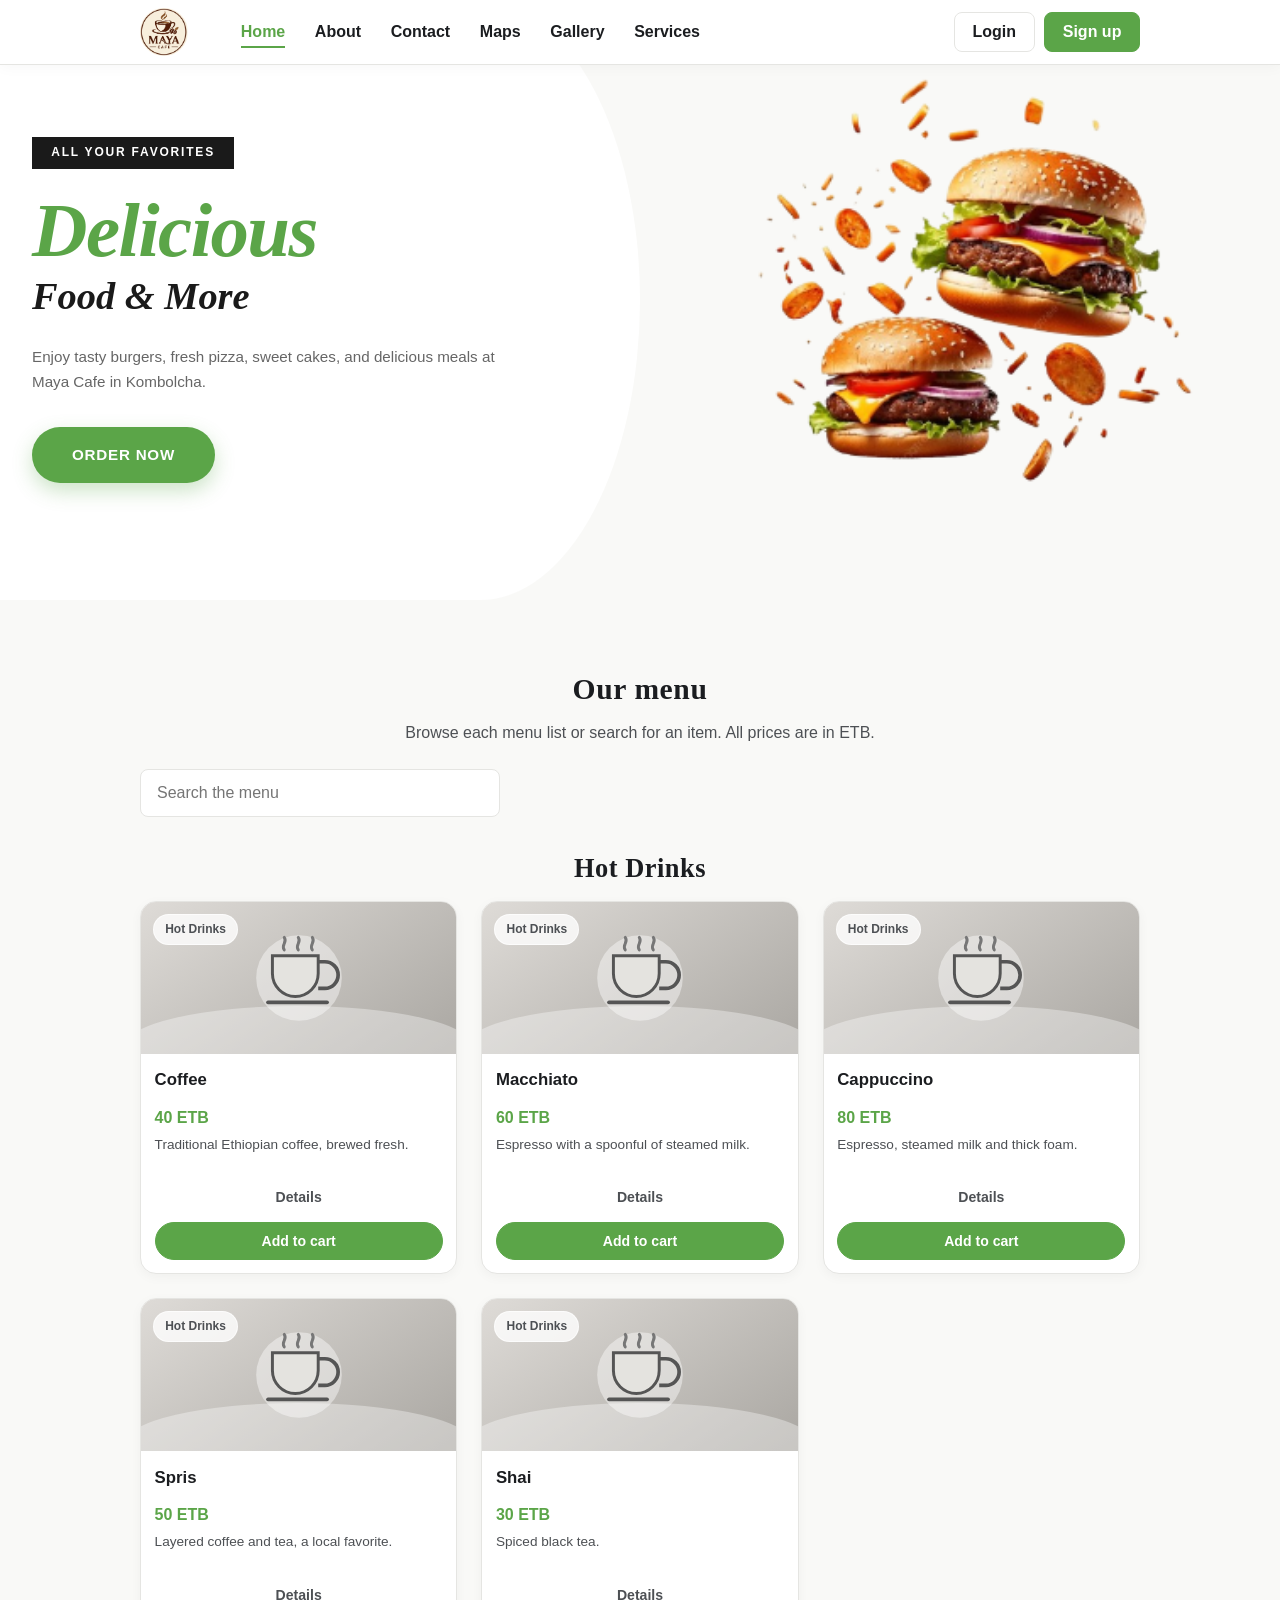
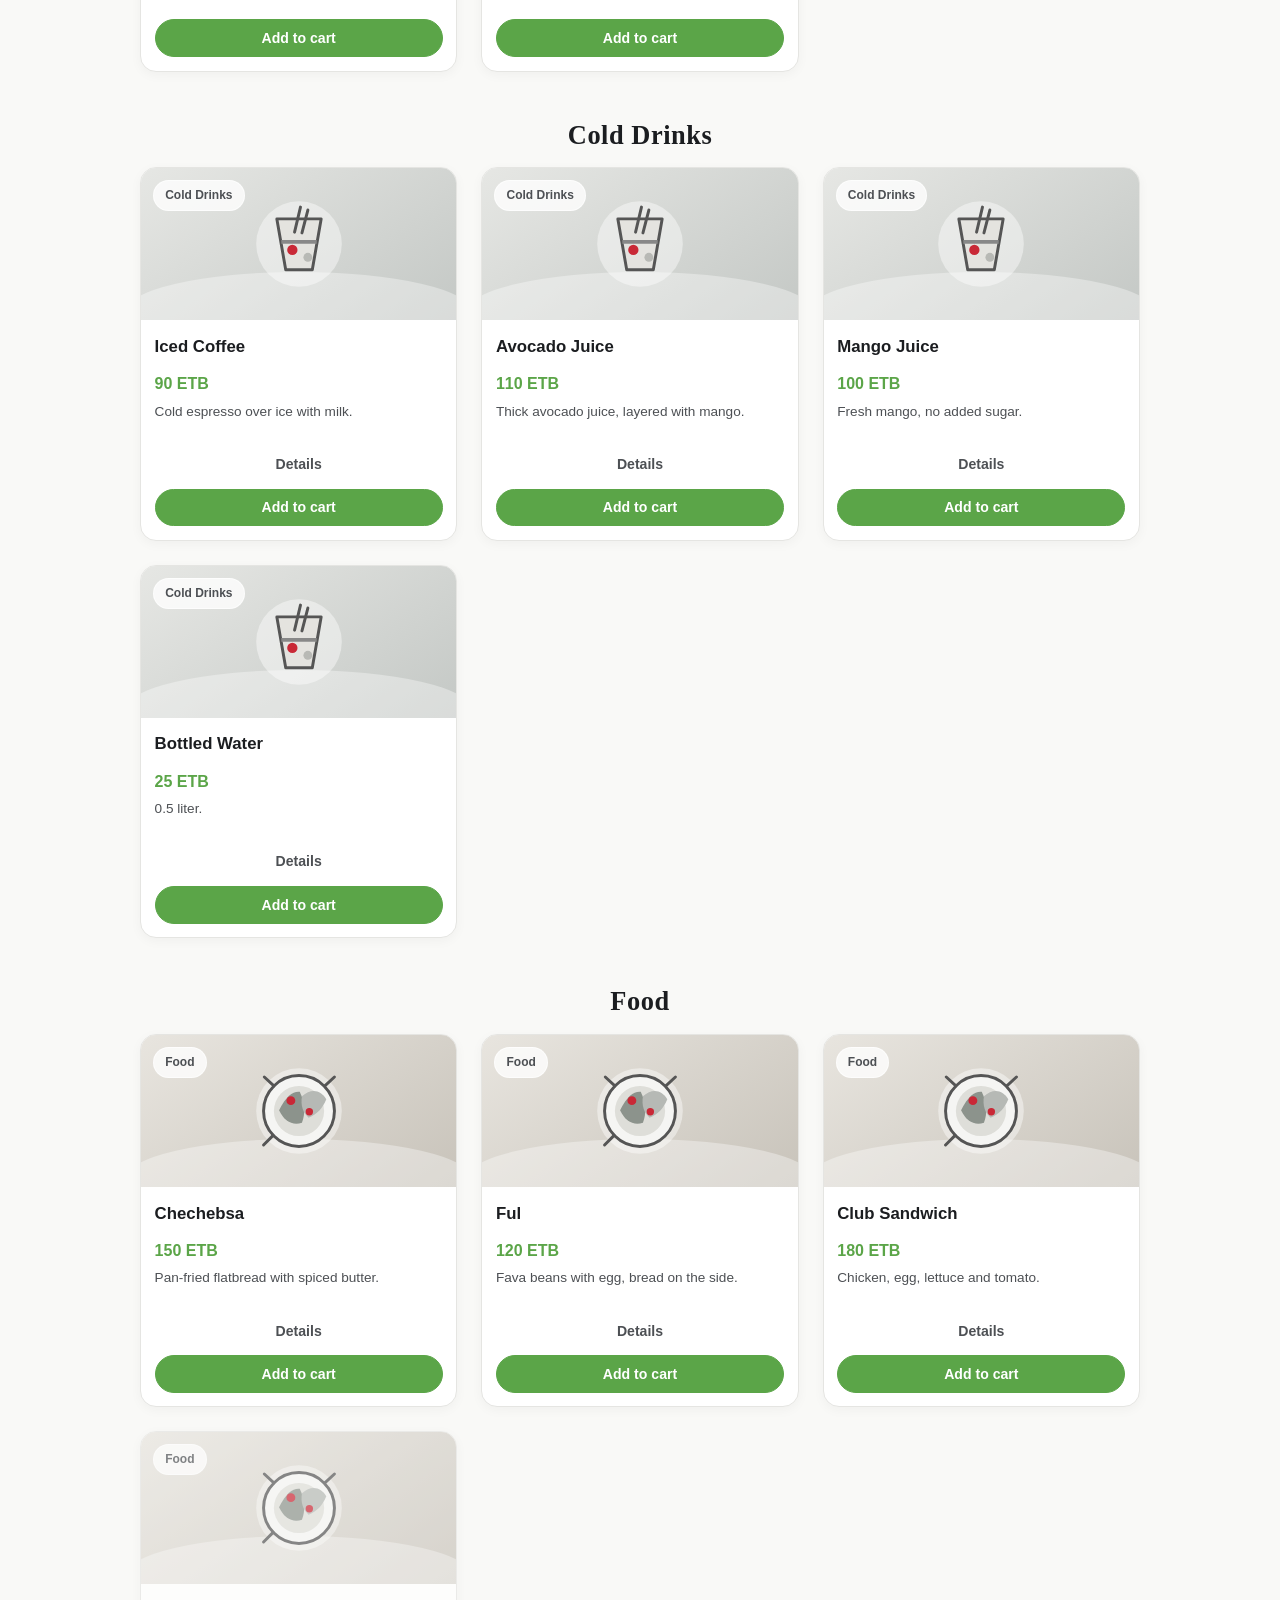
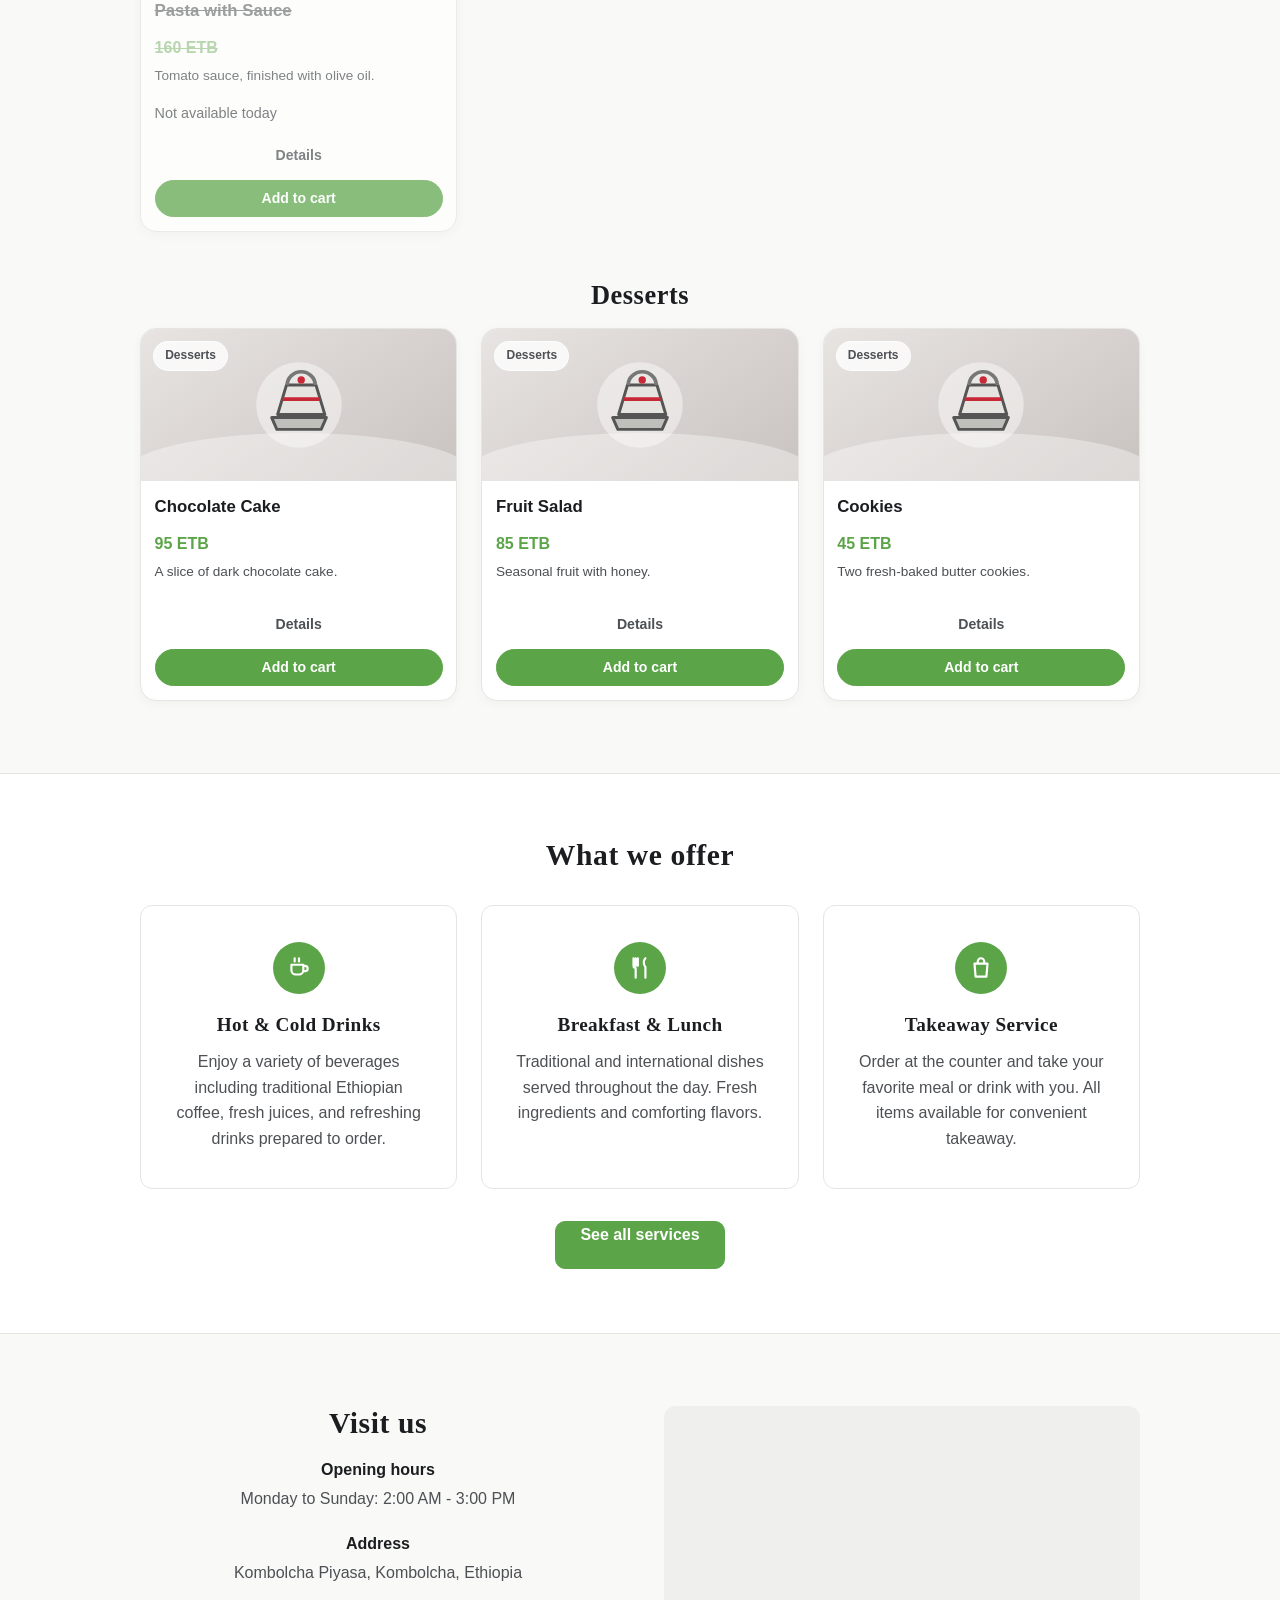
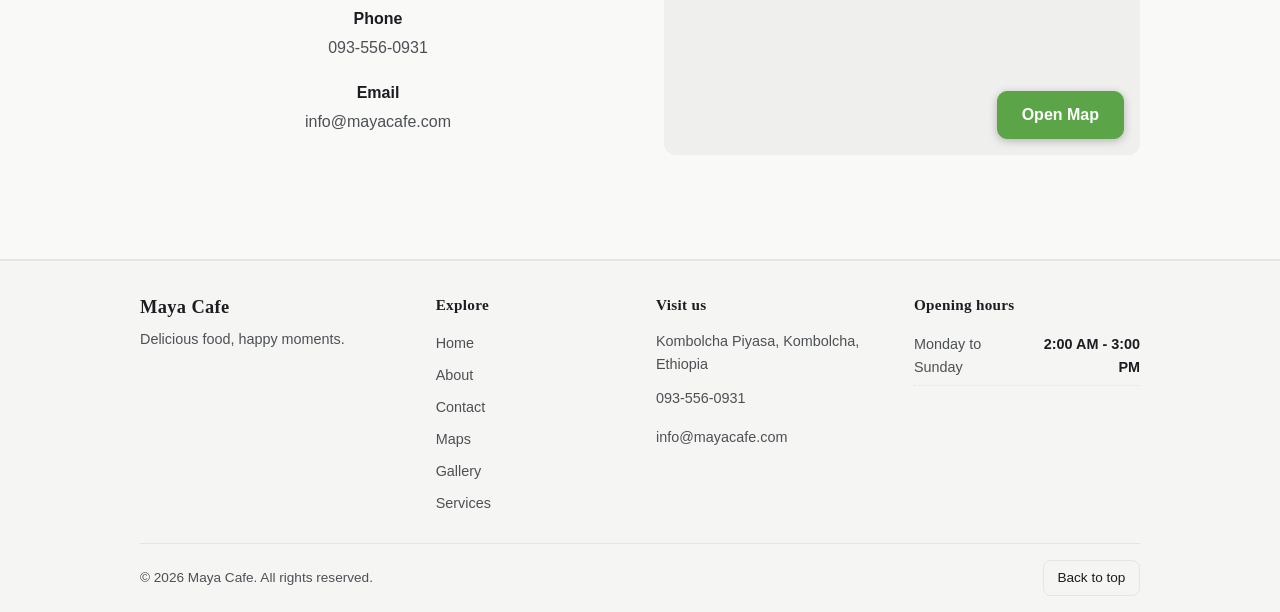
==== commit c2cae42d: "update all you favorite box" ====
--- a/index.html
+++ b/index.html
@@ -50,7 +50,7 @@
     <section class="hero">
       <div class="hero-inner">
         <div class="hero-content">
-          <div class="hero-badge">ALL YOUR FAVORITES</div>
+          <div class="hero-badge" style="margin-top:20px;">ALL YOUR FAVORITES</div>
           <h1 class="hero-title-main">Delicious</h1>
           <p class="hero-subtitle">Food & More</p>
           <p class="hero-description">Enjoy tasty burgers, fresh pizza, sweet cakes, and delicious meals at Maya Cafe in Kombolcha.</p>
--- a/css/home.css
+++ b/css/home.css
@@ -580,7 +580,10 @@
 
 @media (max-width: 900px) {
   .hero {
-    min-height: 500px;
+    min-height: 600px;
+    background: 
+      url('https://images.unsplash.com/photo-1513104890138-7c749659a591?w=1600&q=80') center/cover no-repeat;
+    background-size: 100% auto;
   }
   .hero::before {
     right: 0;
@@ -610,6 +613,12 @@
     font-size: 0.9rem;
   }
   .hero-image {
-    display: none;
+    display: flex;
+    margin-top: 1rem;
+  }
+  .hero-food-img {
+    width: 100%;
+    max-width: 400px;
+    margin: 0 auto;
   }
 }
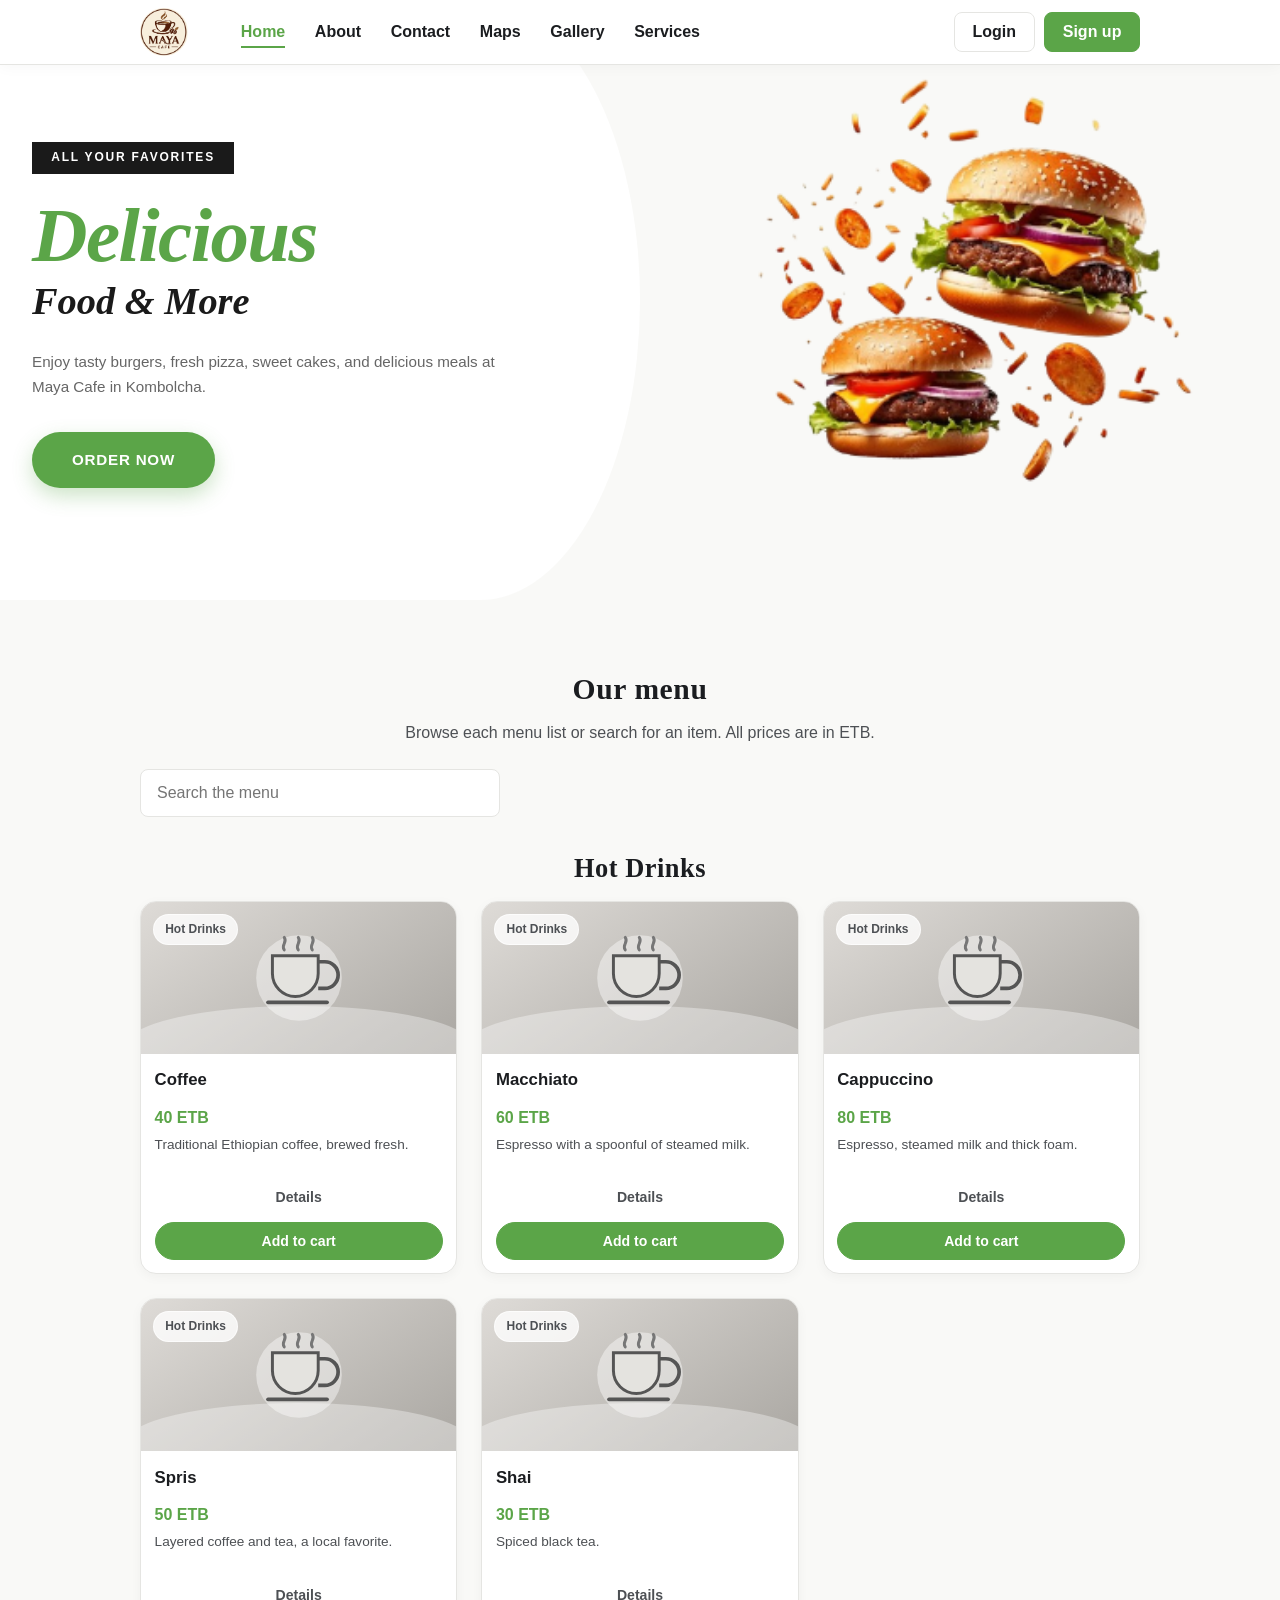
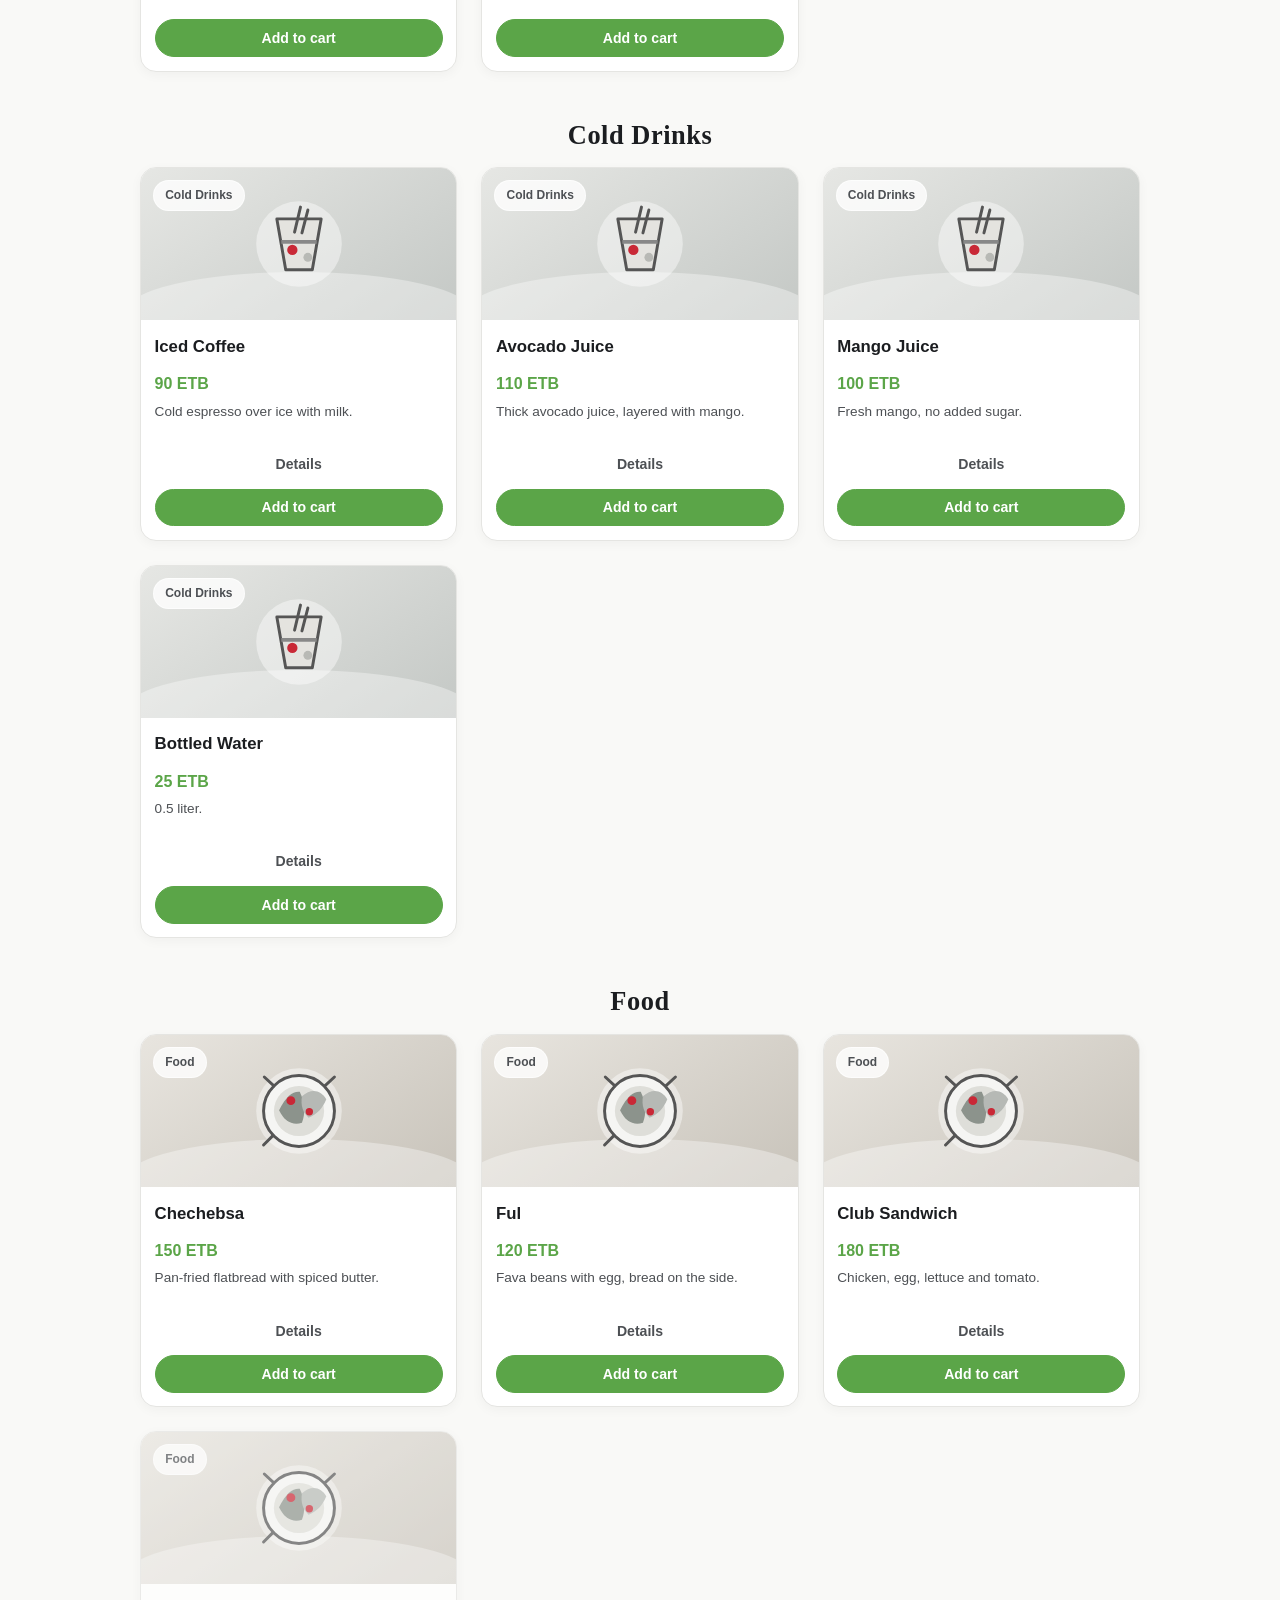
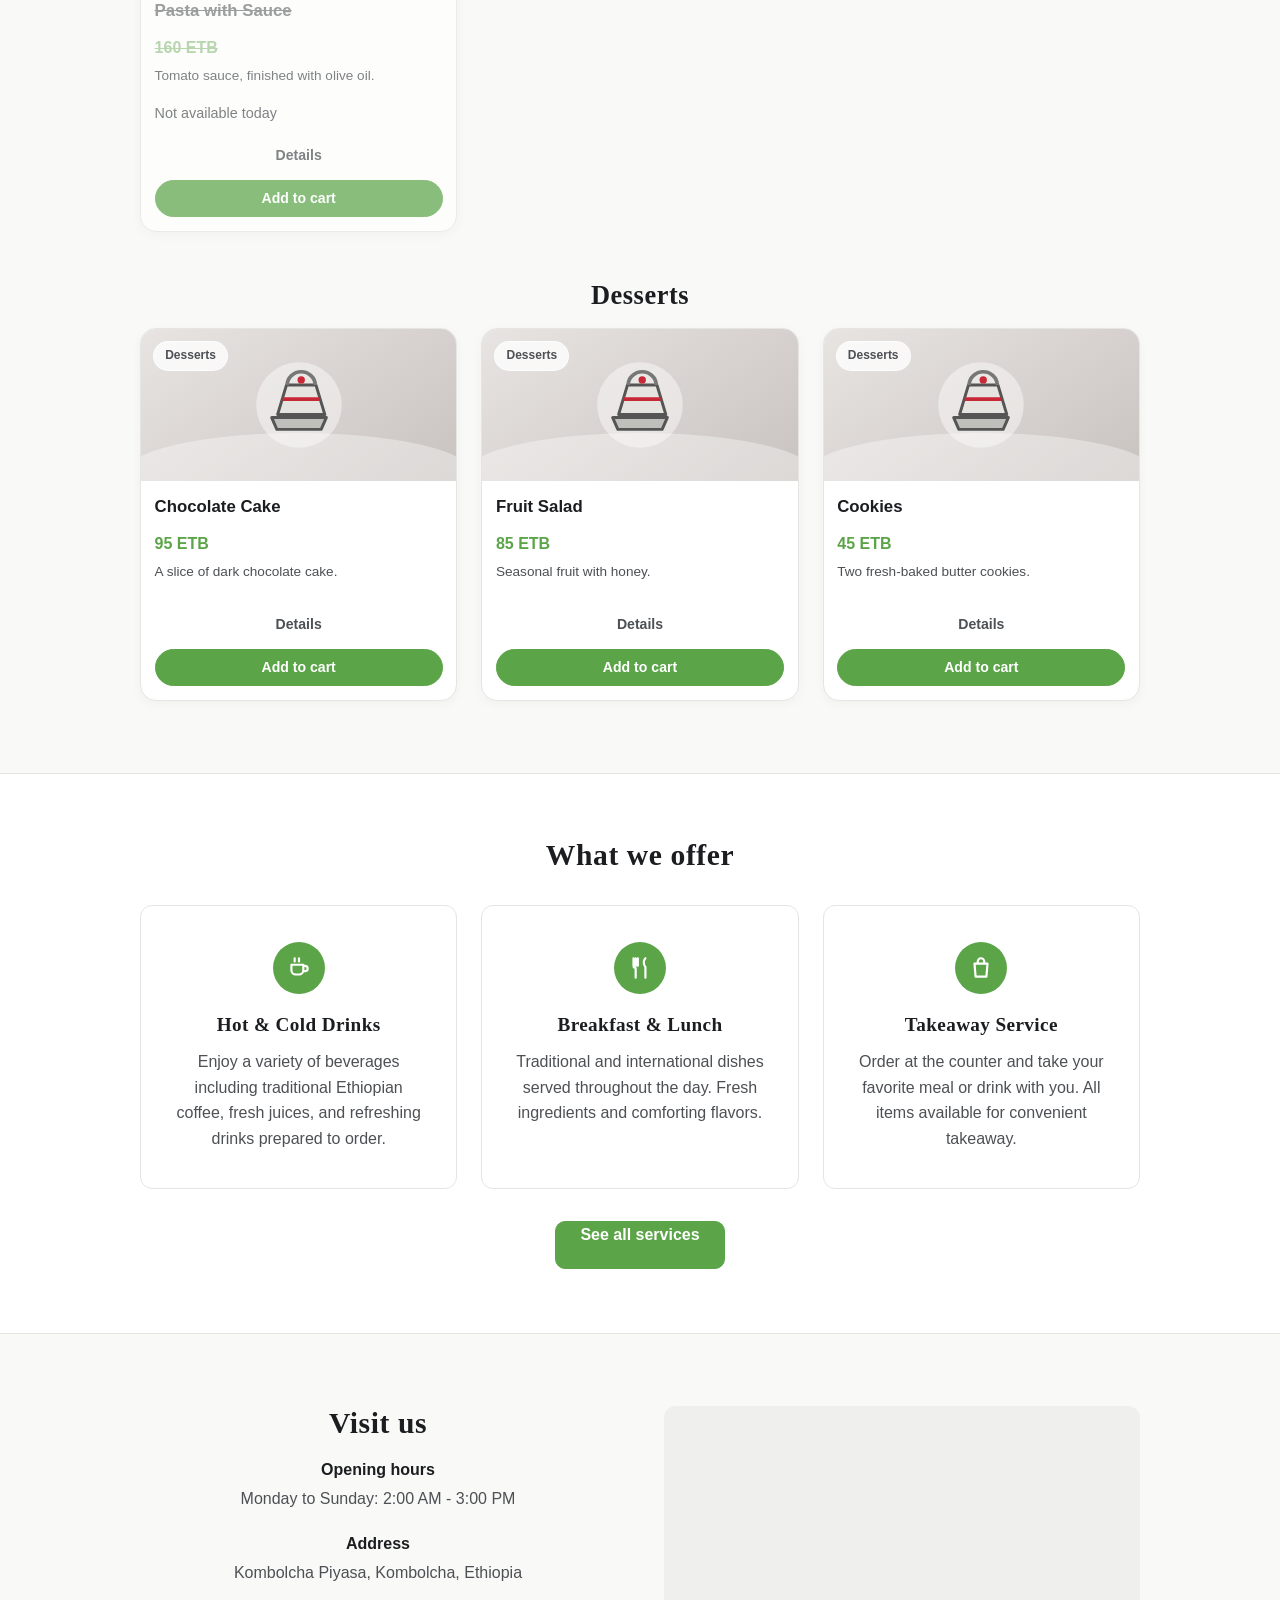
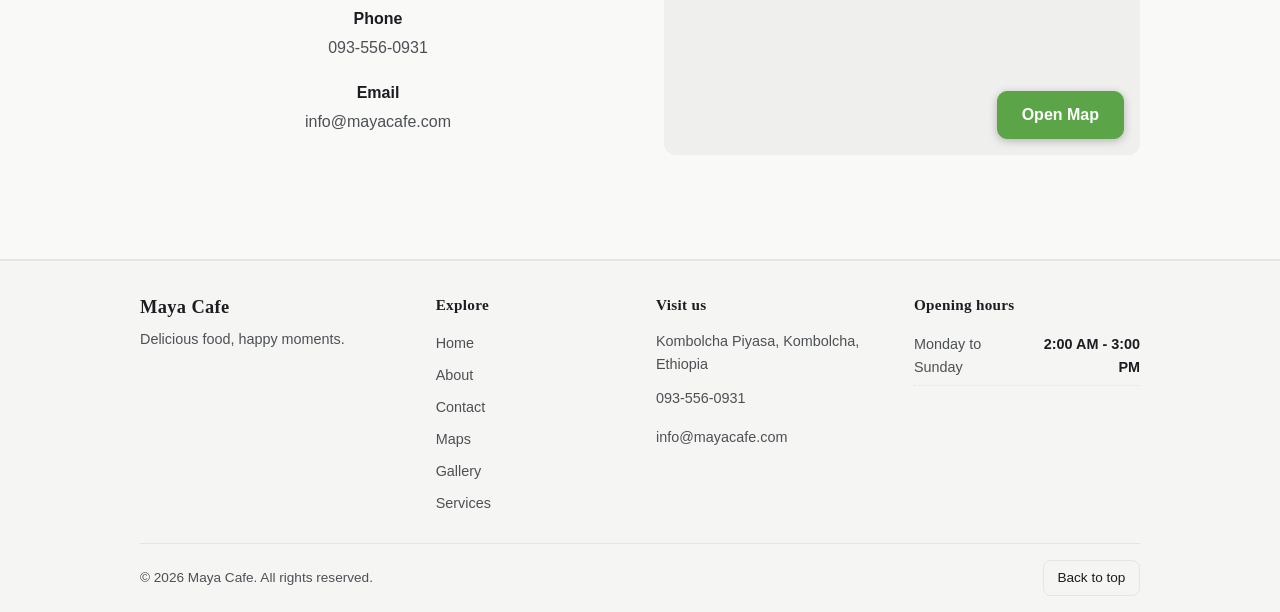
==== commit 24a2fe17: "update the hero page text" ====
--- a/index.html
+++ b/index.html
@@ -50,7 +50,7 @@
     <section class="hero">
       <div class="hero-inner">
         <div class="hero-content">
-          <div class="hero-badge" style="margin-top:20px;">ALL YOUR FAVORITES</div>
+          <div class="hero-badge" style="margin-top:30px;">ALL YOUR FAVORITES</div>
           <h1 class="hero-title-main">Delicious</h1>
           <p class="hero-subtitle">Food & More</p>
           <p class="hero-description">Enjoy tasty burgers, fresh pizza, sweet cakes, and delicious meals at Maya Cafe in Kombolcha.</p>
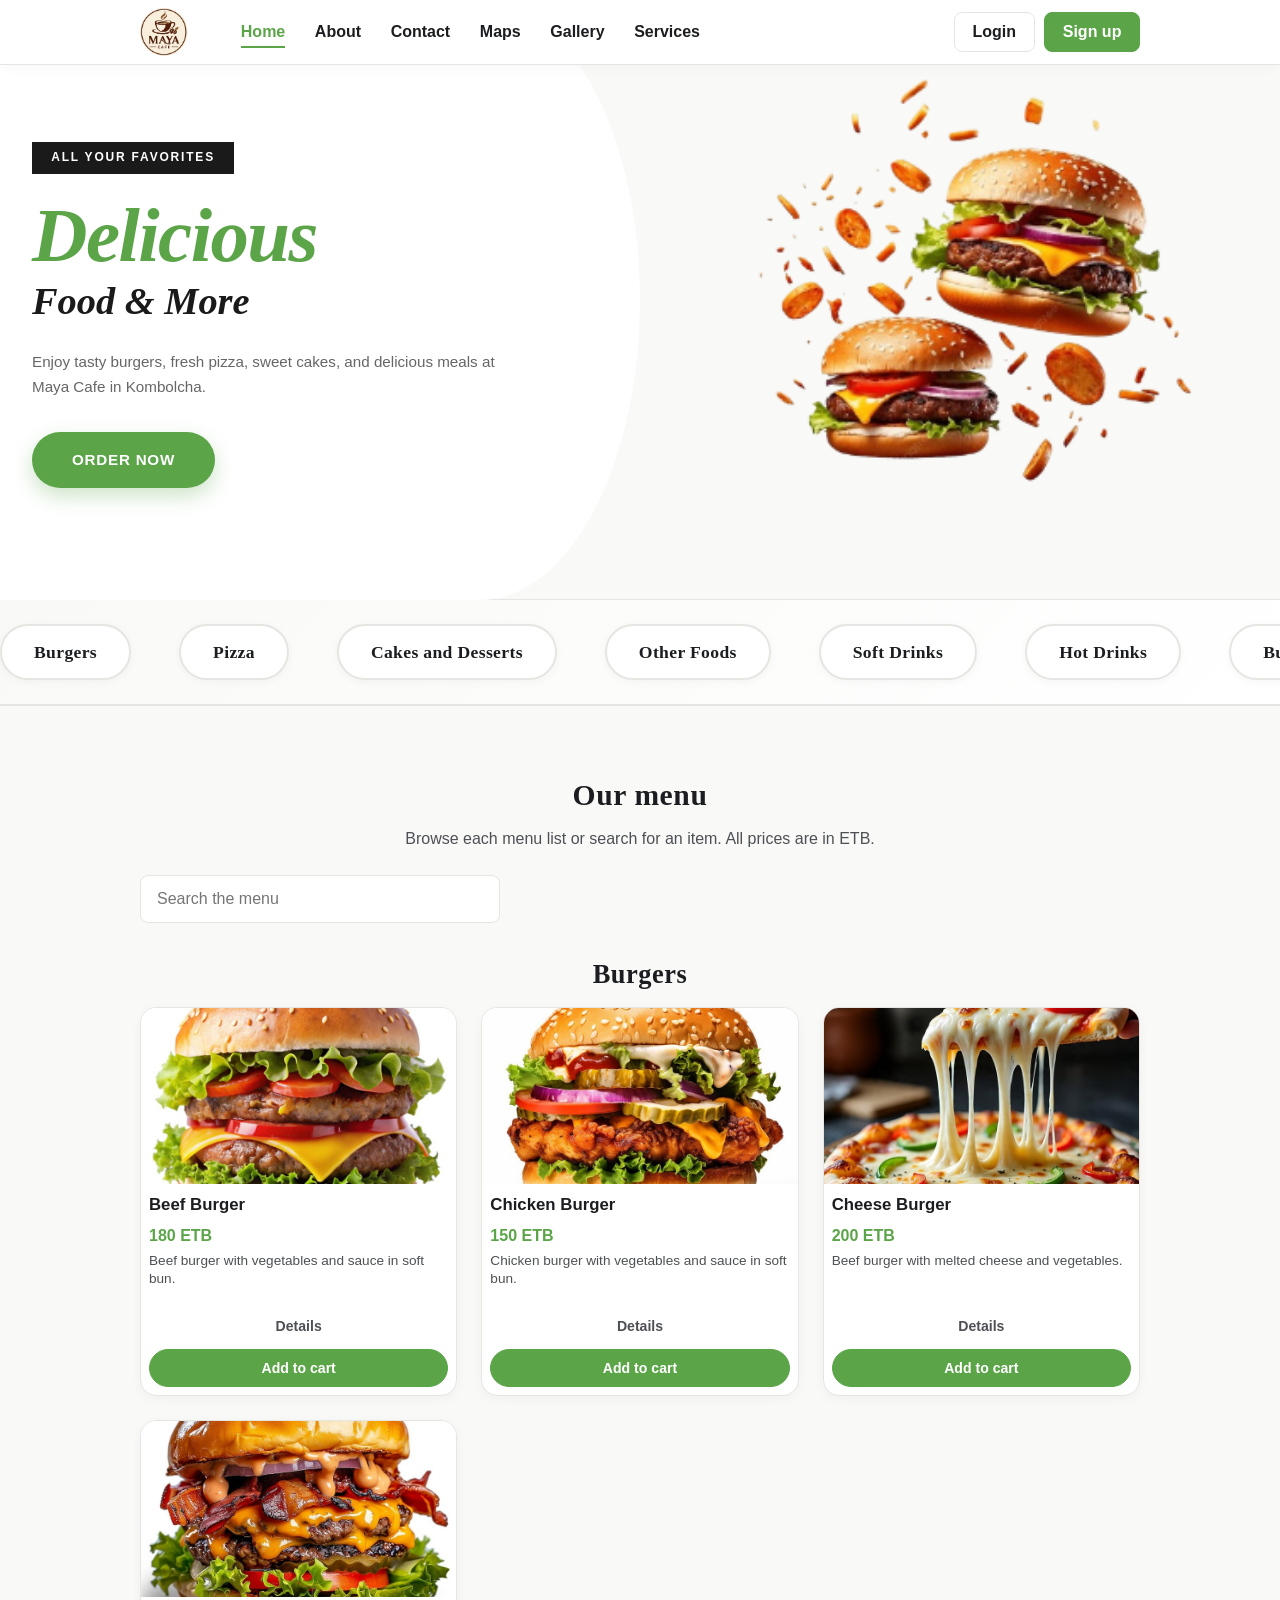
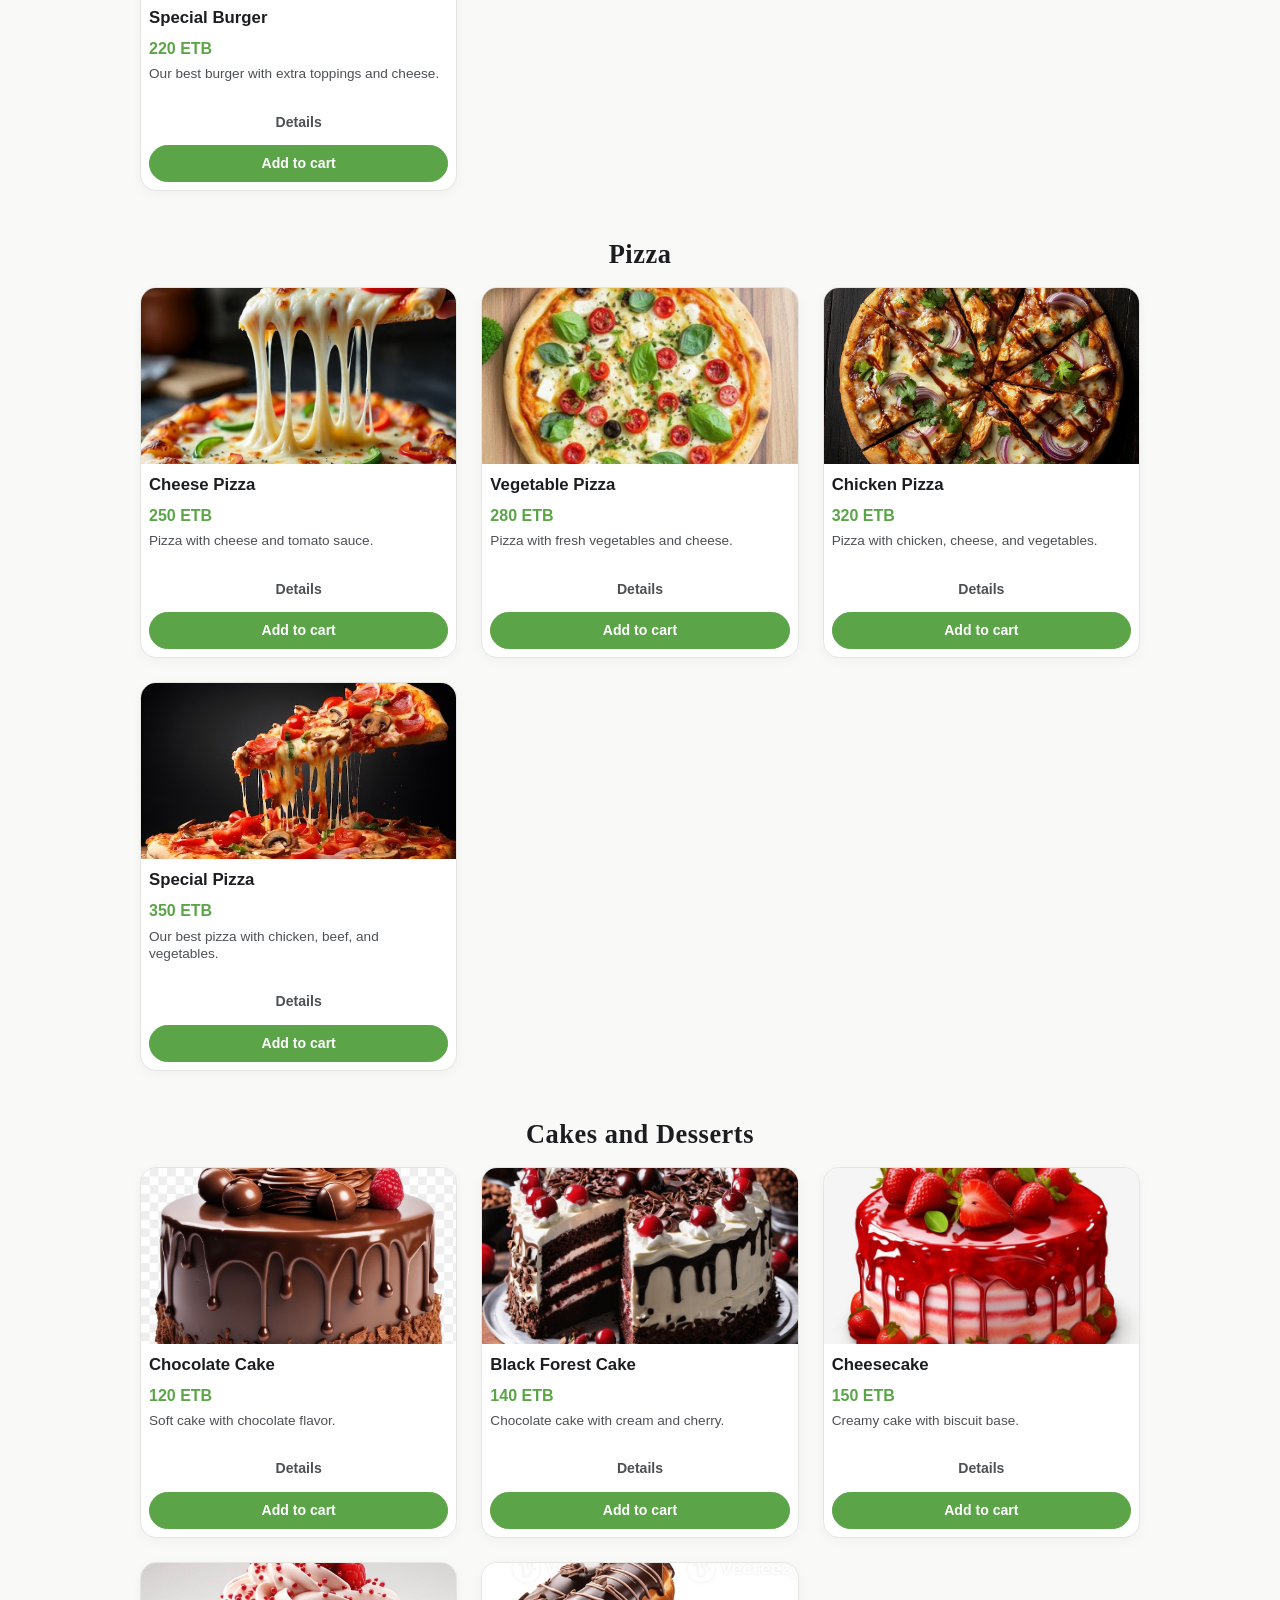
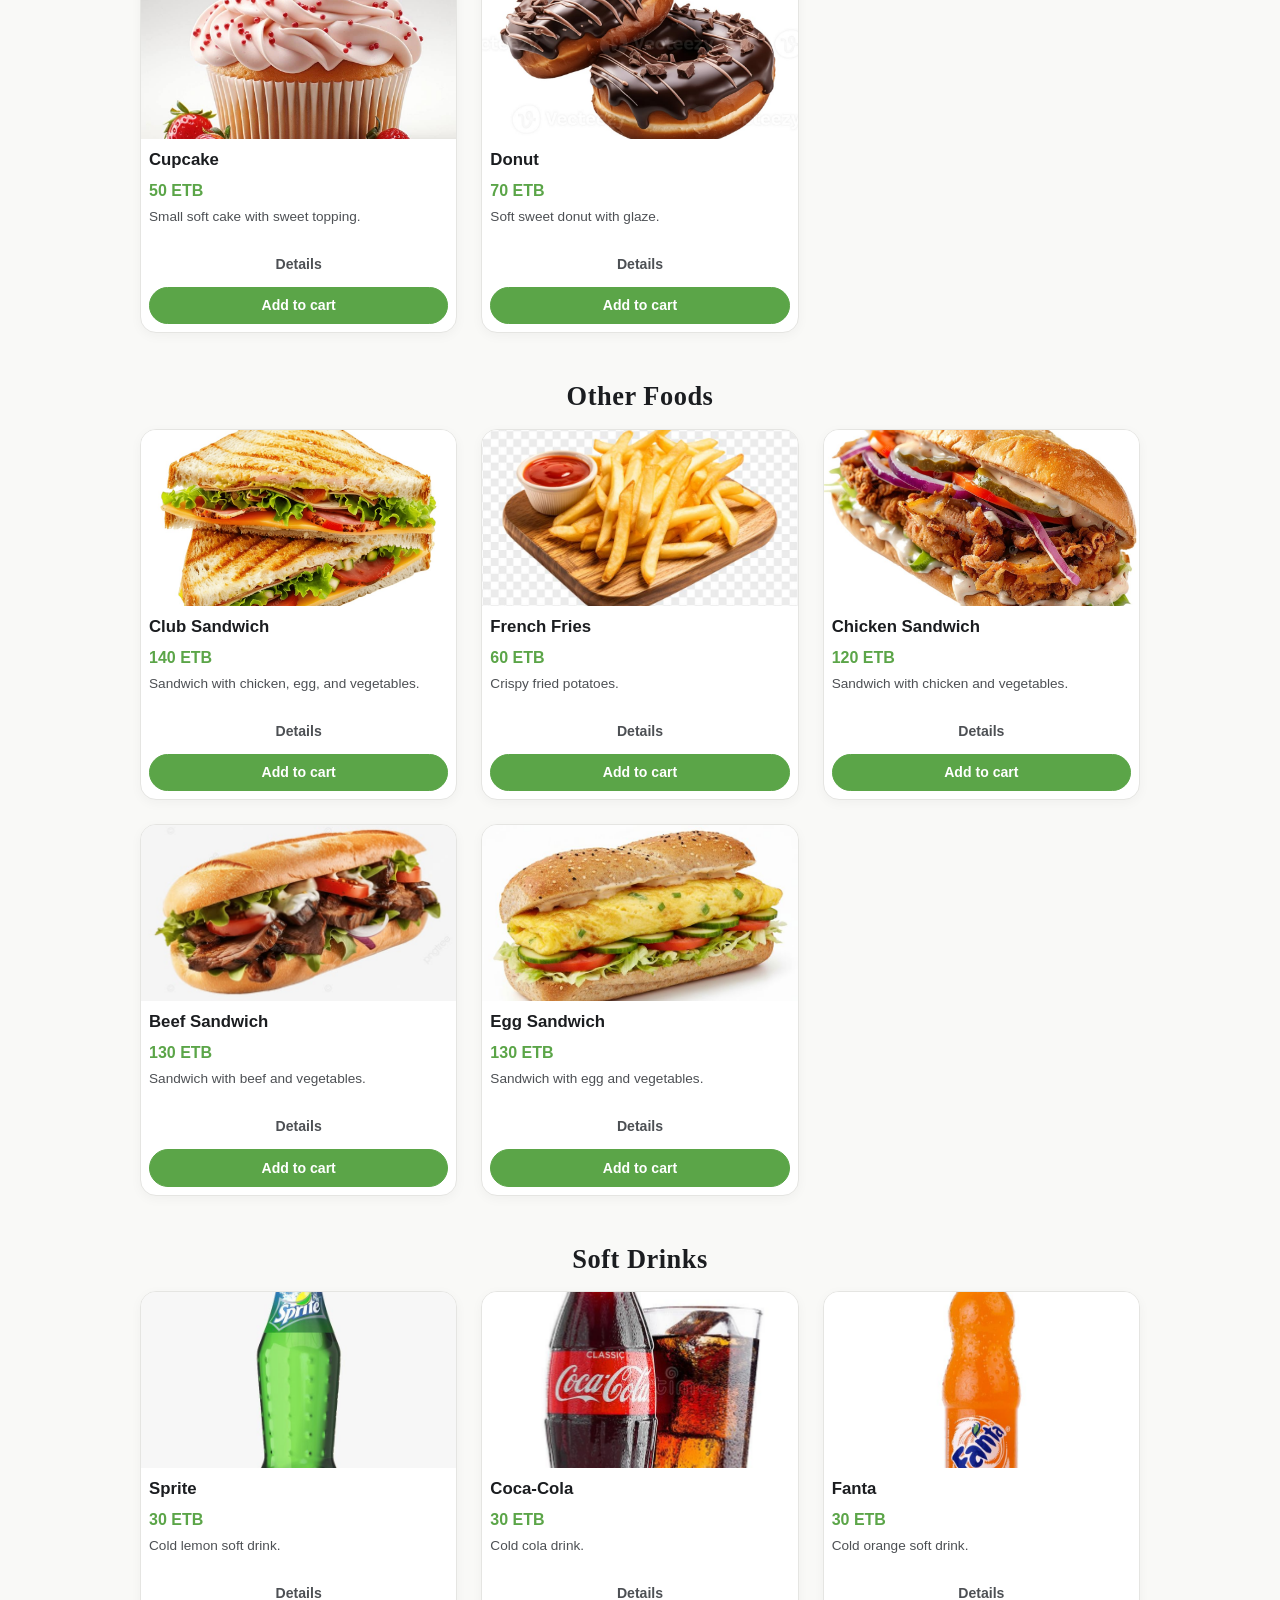
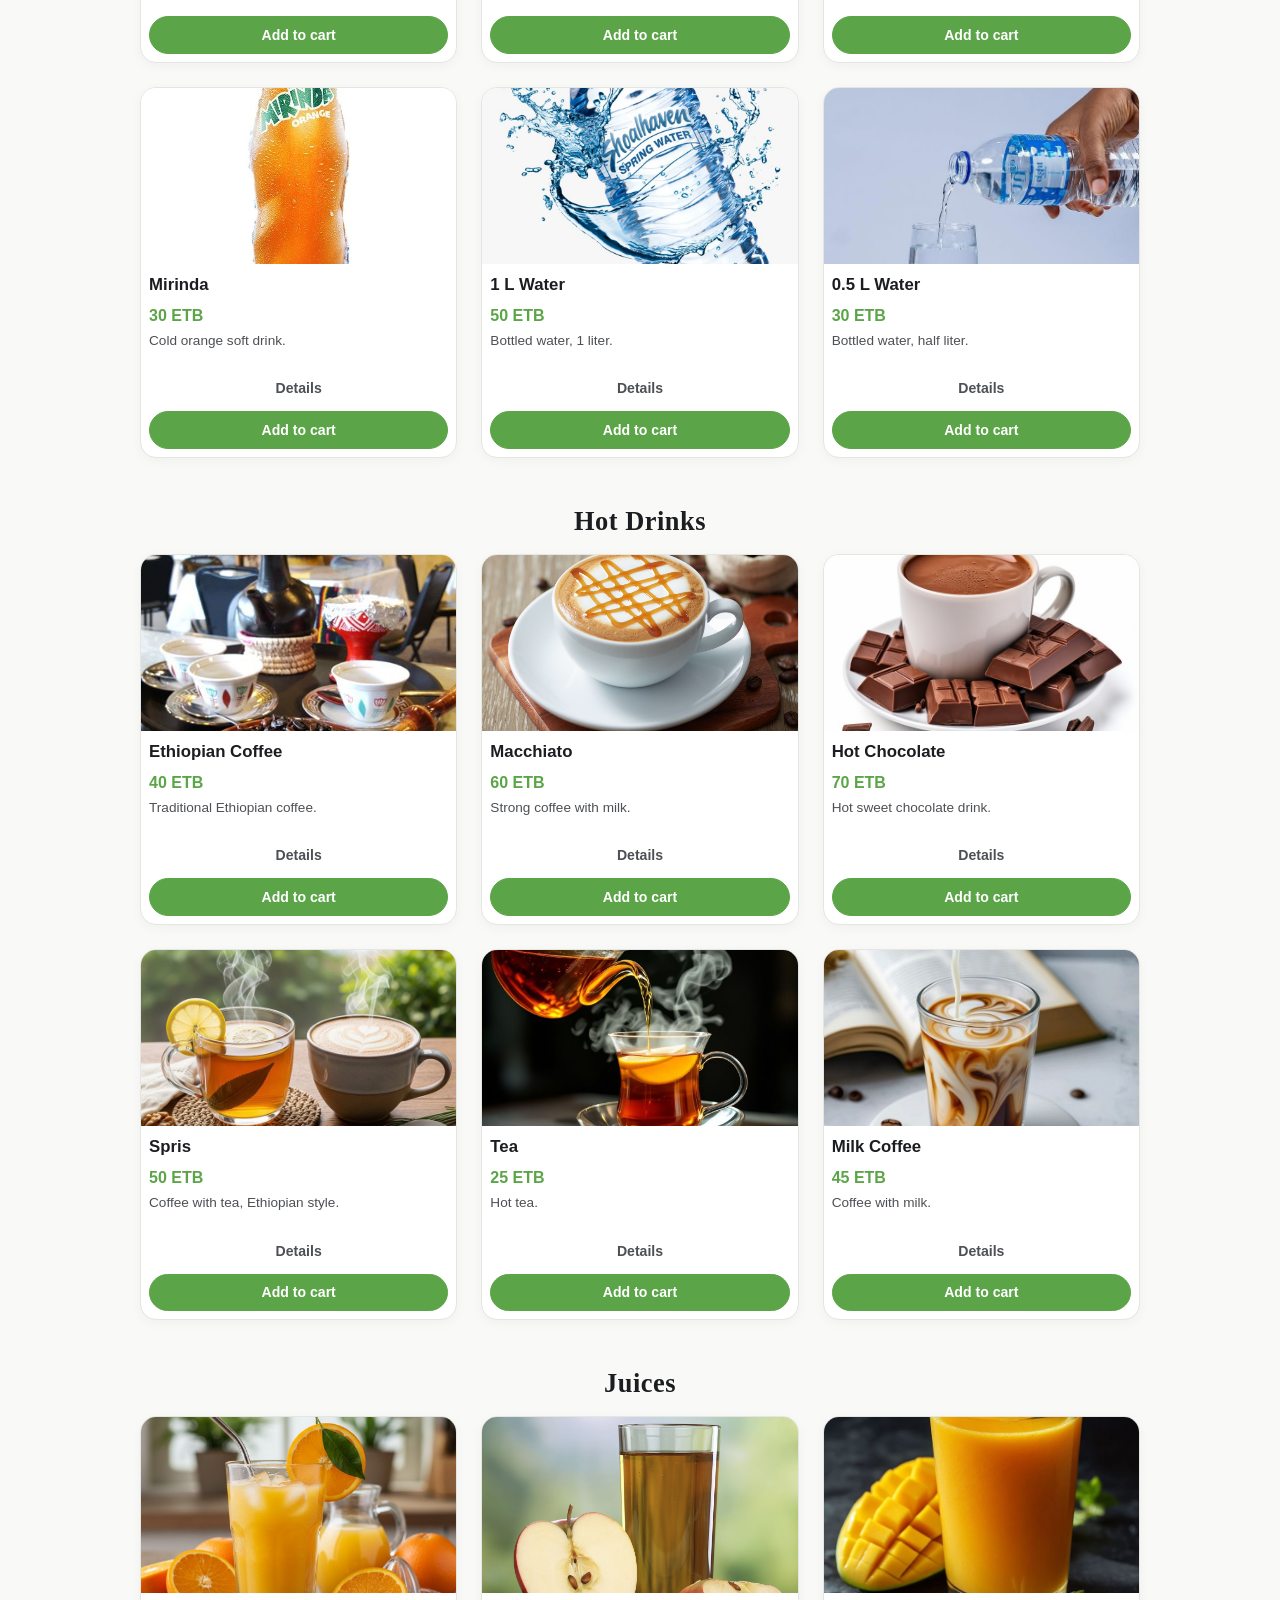
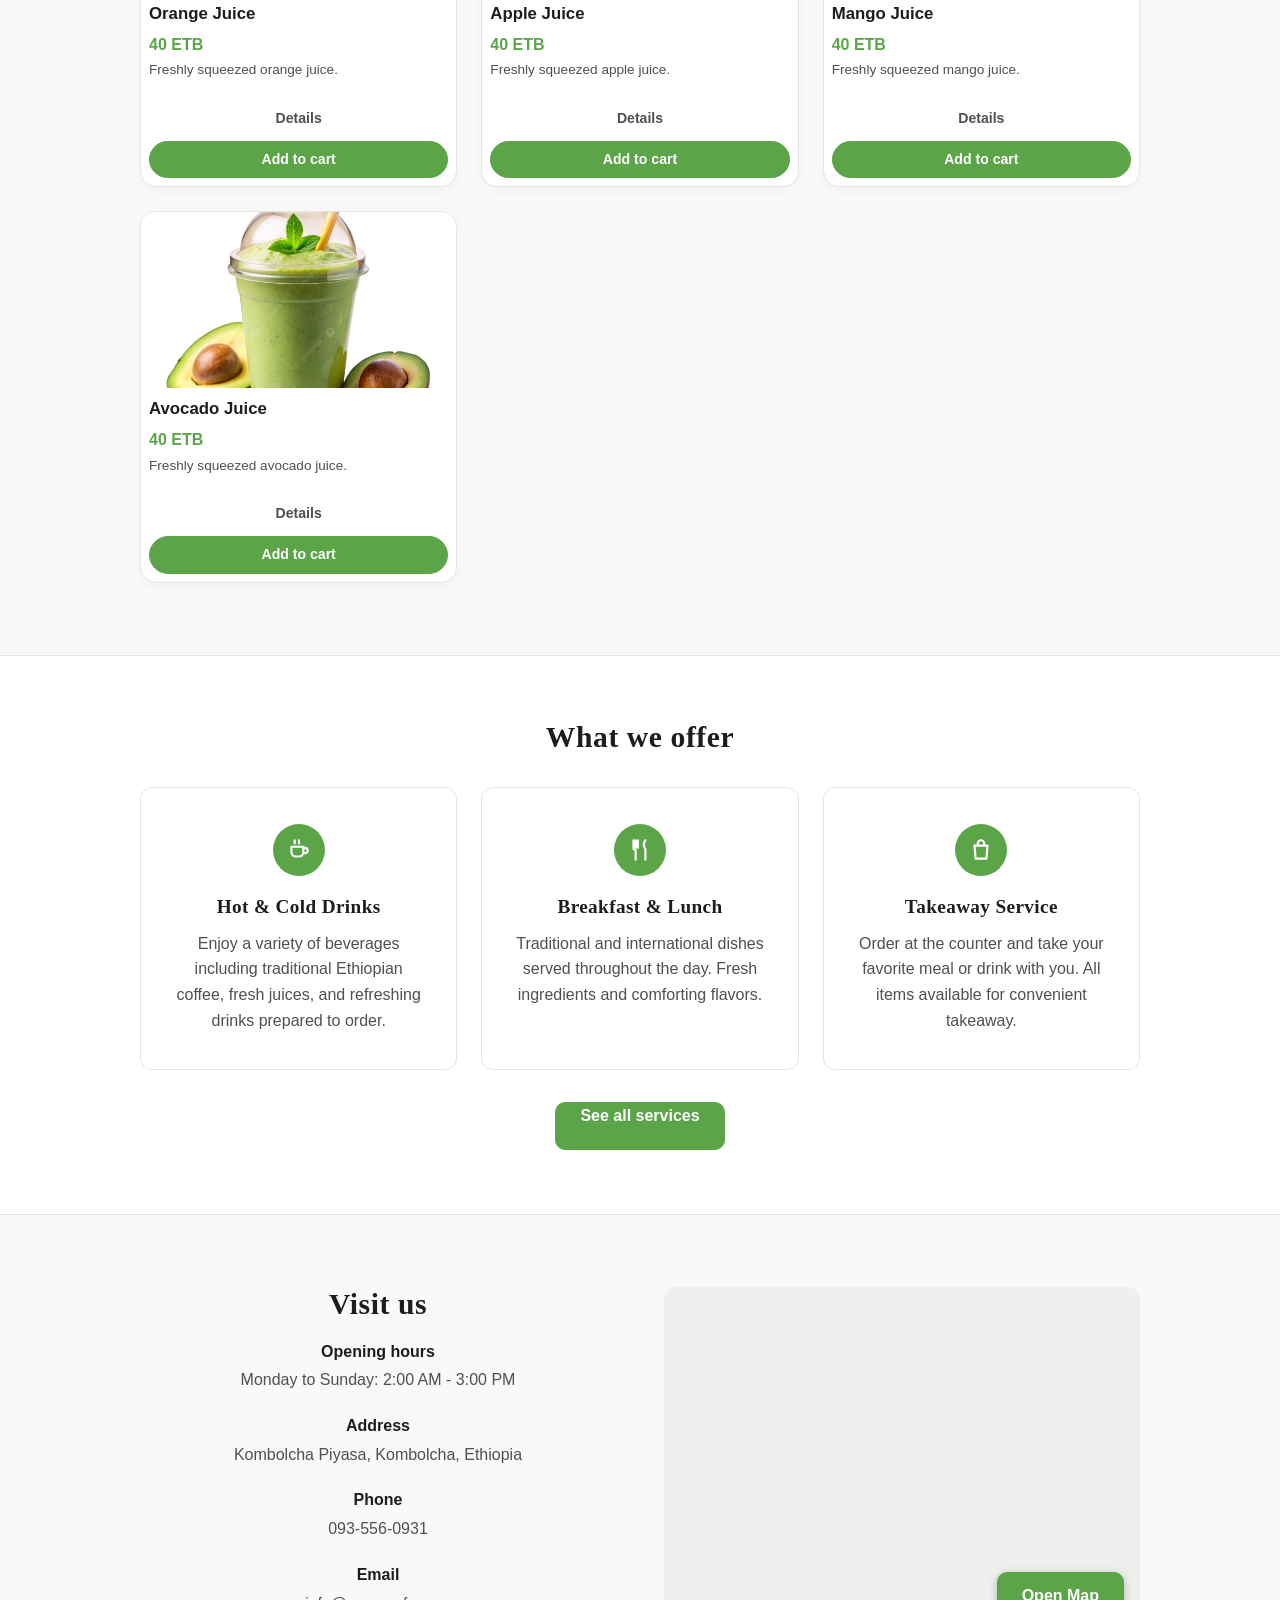
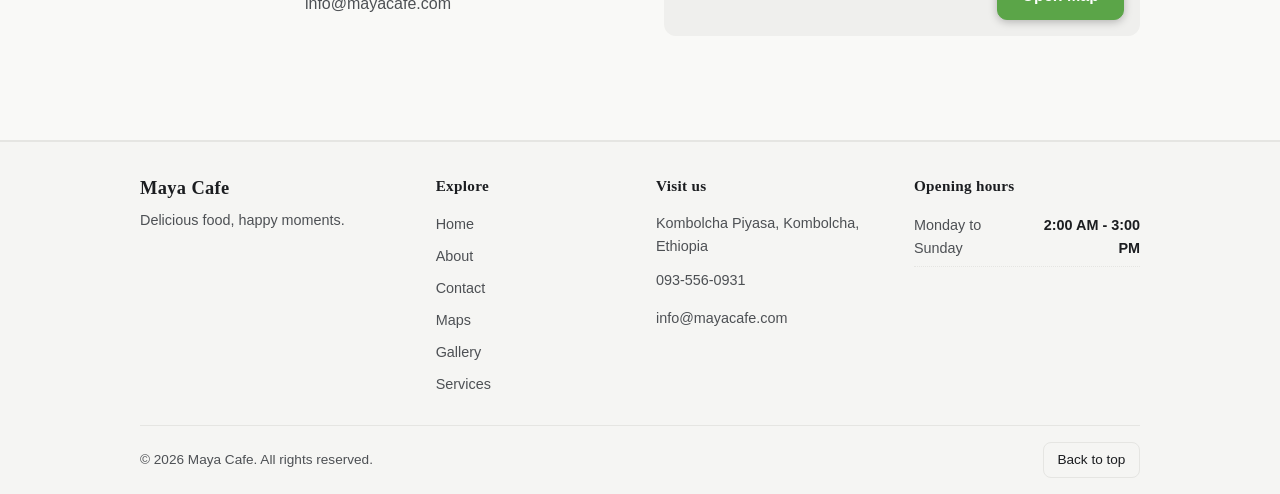
==== commit 6844c78d: "added the food card image" ====
--- a/index.html
+++ b/index.html
@@ -62,6 +62,27 @@
       </div>
     </section>
 
+    <!-- Animated Category Bar -->
+    <div class="category-bar-wrapper" aria-label="Menu categories">
+      <div class="category-bar">
+        <div class="category-bar-track">
+          <a href="#burgers" class="category-item">Burgers</a>
+          <a href="#pizza" class="category-item">Pizza</a>
+          <a href="#cakes-desserts" class="category-item">Cakes and Desserts</a>
+          <a href="#other-foods" class="category-item">Other Foods</a>
+          <a href="#soft-drinks" class="category-item">Soft Drinks</a>
+          <a href="#hot-drinks" class="category-item">Hot Drinks</a>
+          <!-- Duplicate for seamless loop -->
+          <a href="#burgers" class="category-item">Burgers</a>
+          <a href="#pizza" class="category-item">Pizza</a>
+          <a href="#cakes-desserts" class="category-item">Cakes and Desserts</a>
+          <a href="#other-foods" class="category-item">Other Foods</a>
+          <a href="#soft-drinks" class="category-item">Soft Drinks</a>
+          <a href="#hot-drinks" class="category-item">Hot Drinks</a>
+        </div>
+      </div>
+    </div>
+
     <!-- Menu -->
     <section id="menu" class="section">
       <div class="container">
--- a/css/home.css
+++ b/css/home.css
@@ -191,11 +191,16 @@
 .menu-card-art {
   display: grid;
   width: 100%;
-  height: 9.5rem;
+  height: 11rem;
   place-items: center;
   object-fit: cover;
+  object-position: center;
   color: var(--muted);
   background: #efefed;
+}
+.menu-card-image {
+  object-fit: cover;
+  object-position: center;
 }
 .menu-card-art {
   position: relative;
@@ -238,28 +243,27 @@
   flex: 1;
   flex-direction: column;
   align-items: stretch;
-  padding: 0.85rem;
+  padding: 0.5rem;
   text-align: left;
-  min-height: 7.5rem;
 }
 .menu-card-heading {
   display: flex;
   flex-direction: column;
   align-items: flex-start;
-  gap: 0.25rem;
-}
-.menu-card-name { font-weight: 700; font-size: 1.05rem; }
+  gap: 0.1rem;
+}
+.menu-card-name { font-weight: 700; font-size: 1.05rem; margin: 0; }
 .menu-card h4 { margin: 0; }
-.menu-card-price { margin-top: 0.4rem; color: var(--brand-accent); font-size: 1rem; font-weight: 700; white-space: nowrap; }
-.menu-card-description { display: block; margin-top: 0.3rem; color: var(--muted); font-size: 0.85rem; line-height: 1.4; }
-.menu-card-category { display: block; margin-top: 0.5rem; color: var(--muted); font-size: 0.85rem; font-weight: 600; }
+.menu-card-price { margin-top: 0.15rem; color: var(--brand-accent); font-size: 1rem; font-weight: 700; white-space: nowrap; }
+.menu-card-description { display: block; margin-top: 0.25rem; color: var(--muted); font-size: 0.85rem; line-height: 1.3; }
+.menu-card-category { display: block; margin-top: 0.25rem; color: var(--muted); font-size: 0.85rem; font-weight: 600; }
 .menu-card-actions {
   display: flex;
   flex-direction: column;
   width: 100%;
-  gap: 0.35rem;
+  gap: 0.25rem;
   margin-top: auto;
-  padding-top: 0.7rem;
+  padding-top: 0.4rem;
 }
 .menu-card-actions .btn { flex: 1; }
 .menu-card-actions .btn:first-child { color: var(--muted); background: transparent; border-color: transparent; }
@@ -277,7 +281,7 @@
   display: flex;
   align-items: center;
   justify-content: center;
-  padding: 1rem;
+  padding: 4rem 1rem 2rem;
 }
 .modal-backdrop {
   position: absolute;
@@ -290,7 +294,7 @@
 .modal-box {
   position: relative;
   width: min(90%, 26rem);
-  max-height: calc(100vh - 4rem);
+  max-height: calc(100vh - 14rem);
   display: flex;
   flex-direction: column;
   overflow: hidden;
@@ -305,7 +309,7 @@
   align-items: center;
   justify-content: space-between;
   gap: 0.75rem;
-  padding: 1rem 1rem 0.85rem 1.25rem;
+  padding: 0.85rem 1rem 0.75rem 1.15rem;
   border-bottom: 1px solid var(--line);
 }
 .modal-title {
@@ -344,26 +348,26 @@
   flex: 1; 
   min-height: 0; 
   overflow-y: auto; 
-  padding: 1.25rem 1.5rem;
+  padding: 1rem 1.25rem;
 }
 .item-detail-image { 
   display: block; 
   width: 100%; 
-  max-height: 14rem; 
+  max-height: 10rem; 
   object-fit: contain; 
   border-radius: 0.5rem; 
-  margin-bottom: 1rem; 
+  margin-bottom: 0.8rem; 
 }
 .item-details .item-category { 
-  margin: 0 0 0.4rem;
+  margin: 0 0 0.3rem;
   font-size: 0.9rem;
 }
 .item-details .item-price { 
-  margin: 0 0 0.85rem; 
+  margin: 0 0 0.7rem; 
   font-size: 1.3rem; 
 }
 .item-details .item-desc { 
-  margin: 0 0 1.25rem;
+  margin: 0 0 1rem;
   font-size: 0.95rem;
   line-height: 1.6;
 }
@@ -621,4 +625,112 @@
     max-width: 400px;
     margin: 0 auto;
   }
-}+}
+
+
+/* ---- Animated Category Bar ---- */
+.category-bar-wrapper {
+  position: relative;
+  width: 100%;
+  overflow: hidden;
+  background: linear-gradient(135deg, #f9f9f7 0%, #ffffff 100%);
+  border-top: 1px solid var(--line);
+  border-bottom: 2px solid var(--line);
+  padding: 1.5rem 0;
+  margin-top: -1px;
+}
+
+.category-bar {
+  width: 100%;
+  position: relative;
+}
+
+.category-bar-track {
+  display: flex;
+  gap: 3rem;
+  animation: scroll-categories 30s linear infinite;
+  will-change: transform;
+}
+
+/* Pause animation on hover for non-touch devices */
+@media (hover: hover) {
+  .category-bar-wrapper:hover .category-bar-track {
+    animation-play-state: paused;
+  }
+}
+
+/* Respect reduced motion preference */
+@media (prefers-reduced-motion: reduce) {
+  .category-bar-track {
+    animation: none;
+    flex-wrap: wrap;
+    justify-content: center;
+    gap: 1.5rem;
+  }
+}
+
+@keyframes scroll-categories {
+  0% {
+    transform: translateX(0);
+  }
+  100% {
+    transform: translateX(-50%);
+  }
+}
+
+.category-item {
+  flex-shrink: 0;
+  display: inline-flex;
+  align-items: center;
+  padding: 0.75rem 2rem;
+  font-family: 'Georgia', 'Garamond', 'Times New Roman', serif;
+  font-weight: 600;
+  font-size: 1.1rem;
+  letter-spacing: 0.02em;
+  color: var(--ink);
+  text-decoration: none;
+  background: #fff;
+  border: 2px solid var(--line);
+  border-radius: 2rem;
+  transition: all 0.3s ease;
+  cursor: pointer;
+  white-space: nowrap;
+  box-shadow: 0 2px 8px rgba(0, 0, 0, 0.04);
+}
+
+.category-item:hover,
+.category-item:focus {
+  background: var(--brand-accent);
+  color: #fff;
+  border-color: var(--brand-accent);
+  transform: translateY(-2px);
+  box-shadow: 0 6px 16px rgba(91, 165, 72, 0.25);
+  outline: none;
+}
+
+.category-item:active {
+  transform: translateY(0);
+  box-shadow: 0 2px 8px rgba(91, 165, 72, 0.2);
+}
+
+/* Smooth scroll behavior */
+html {
+  scroll-behavior: smooth;
+  scroll-padding-top: 6rem;
+}
+
+/* Mobile responsive adjustments */
+@media (max-width: 600px) {
+  .category-bar-wrapper {
+    padding: 1rem 0;
+  }
+  
+  .category-bar-track {
+    gap: 1.5rem;
+  }
+  
+  .category-item {
+    font-size: 0.95rem;
+    padding: 0.6rem 1.5rem;
+  }
+}
